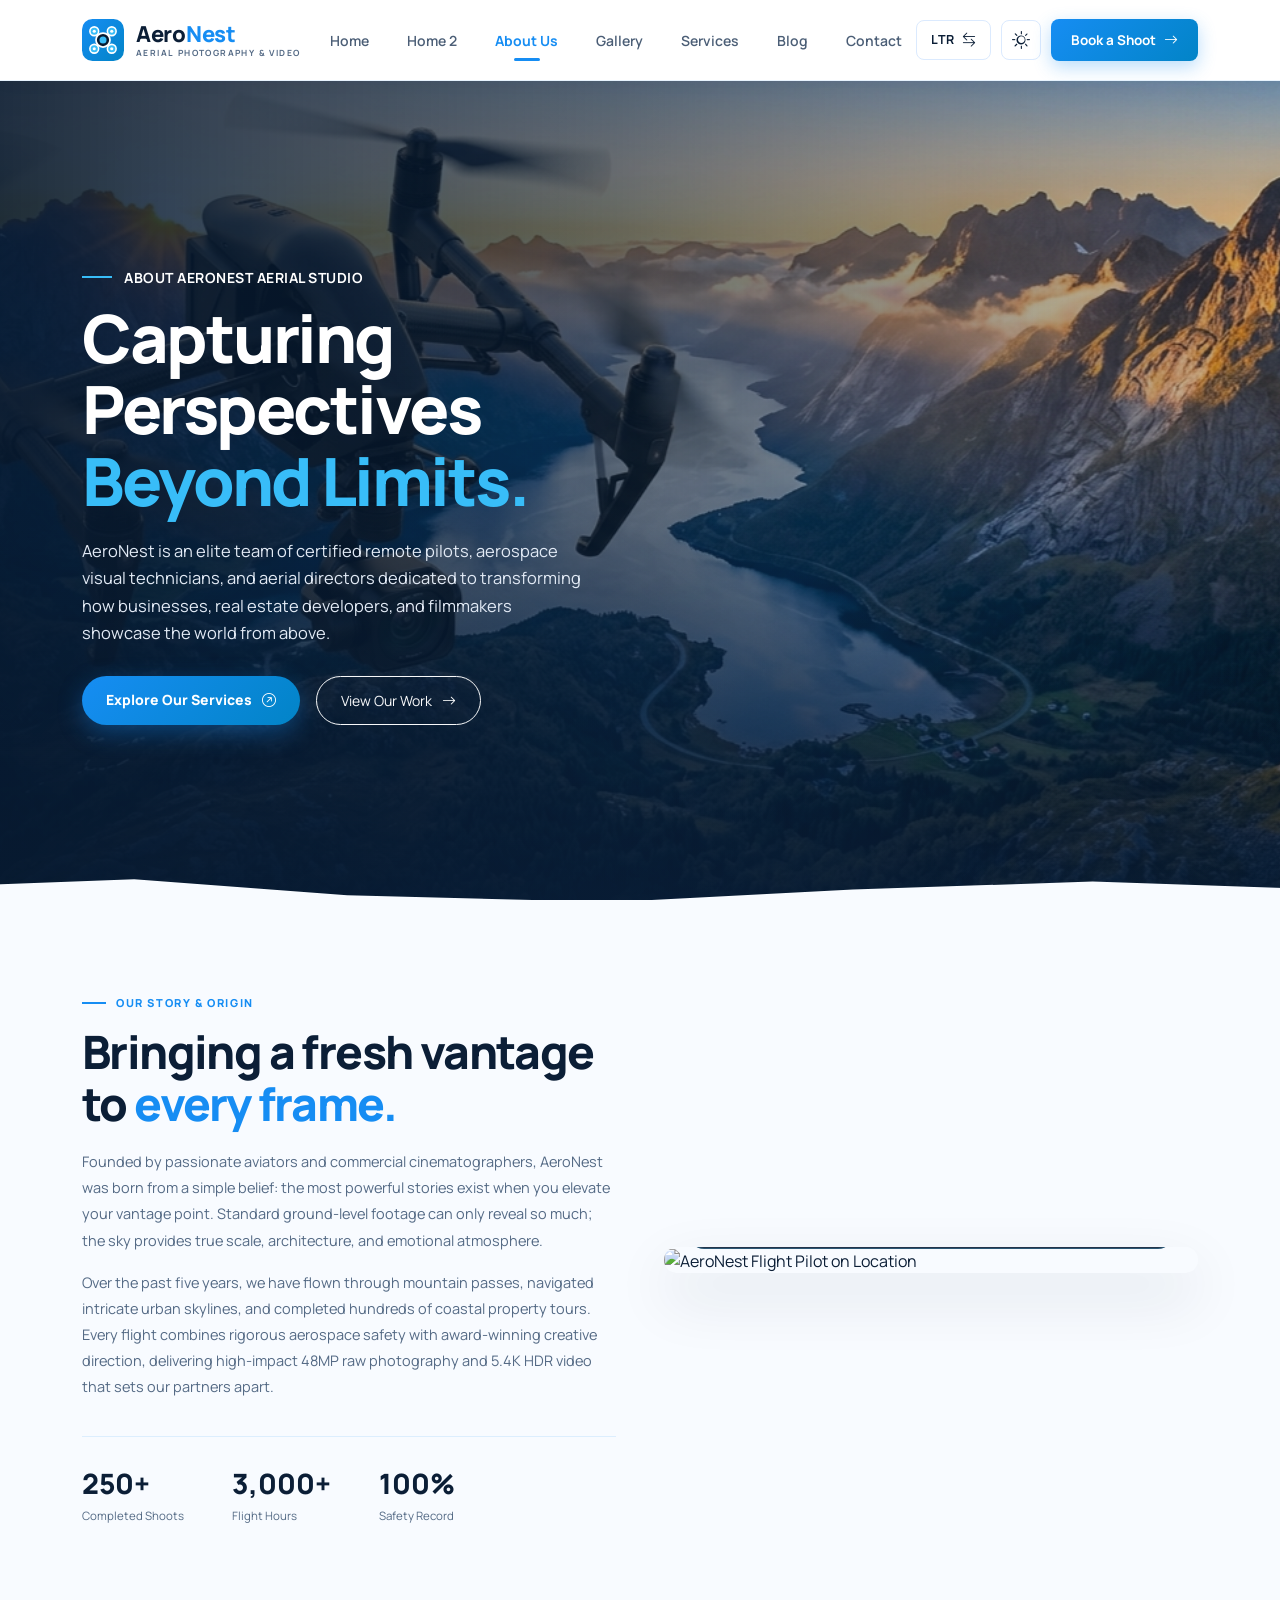
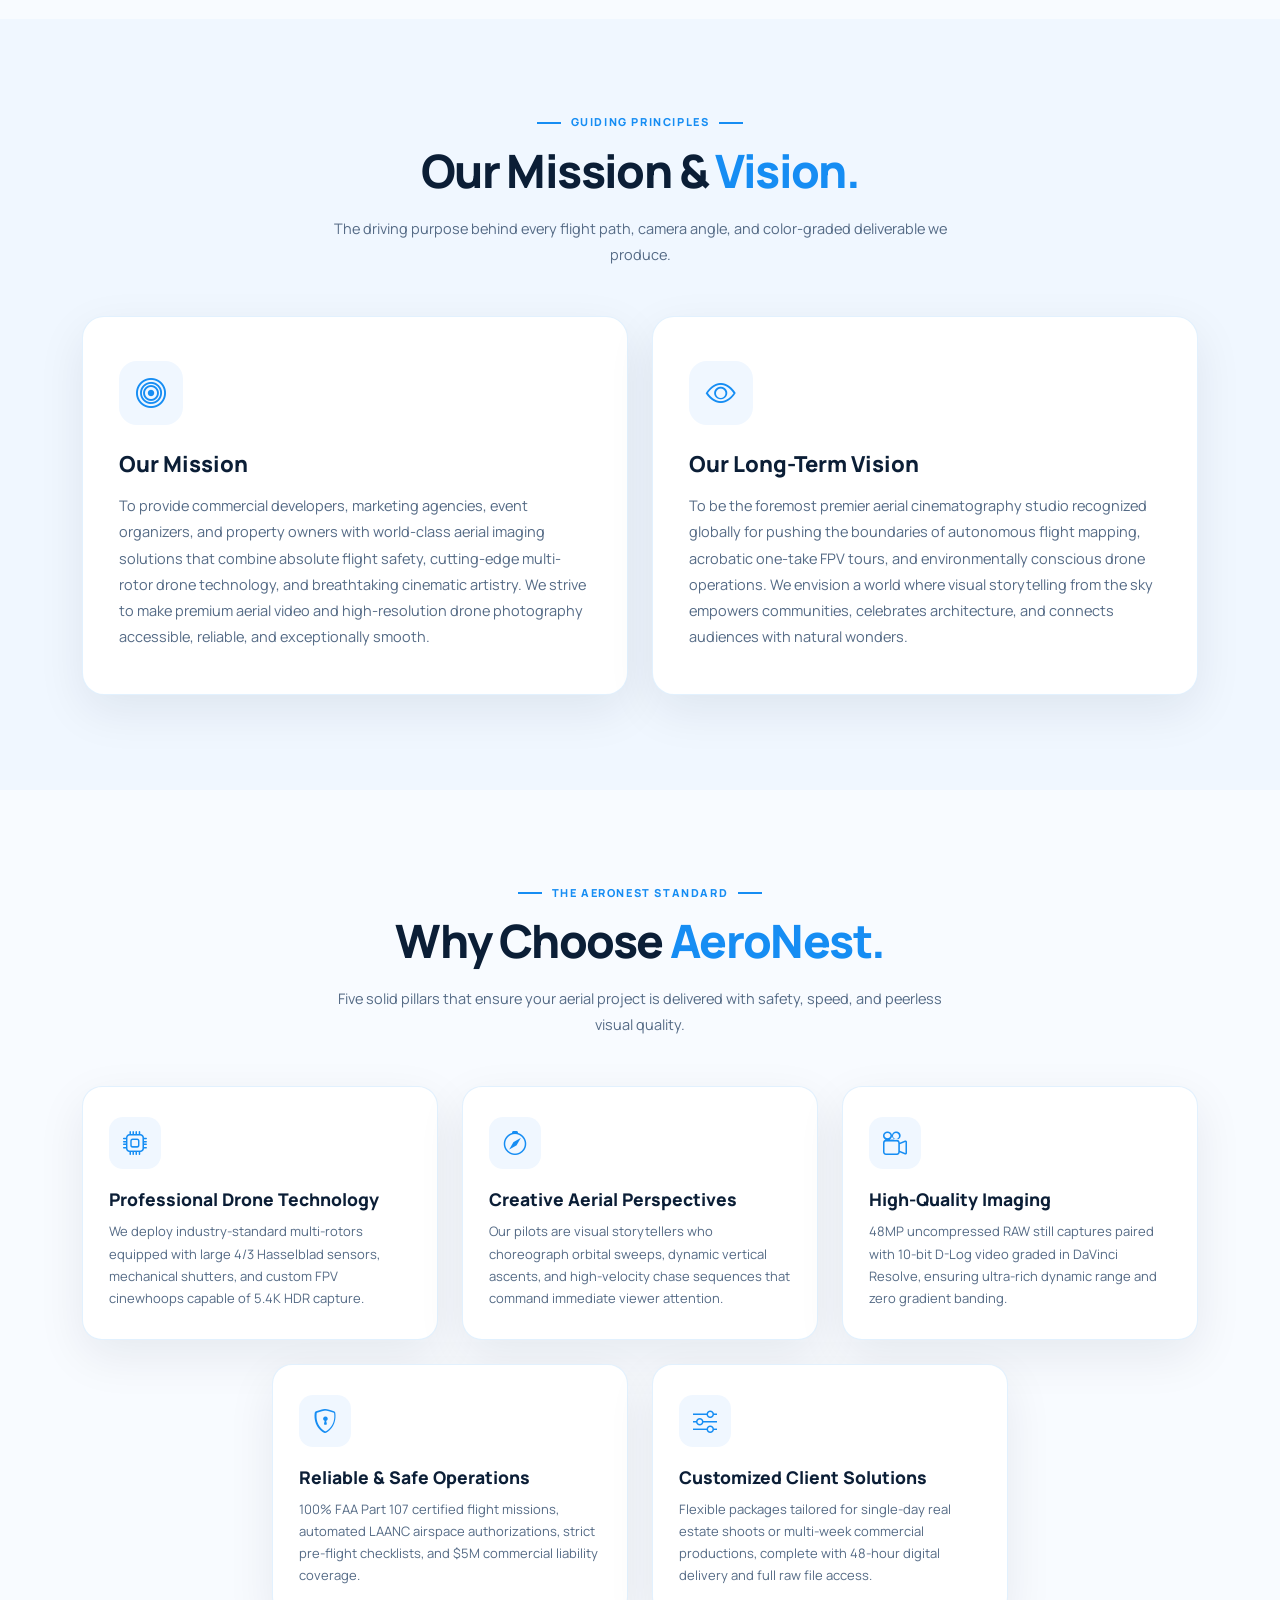
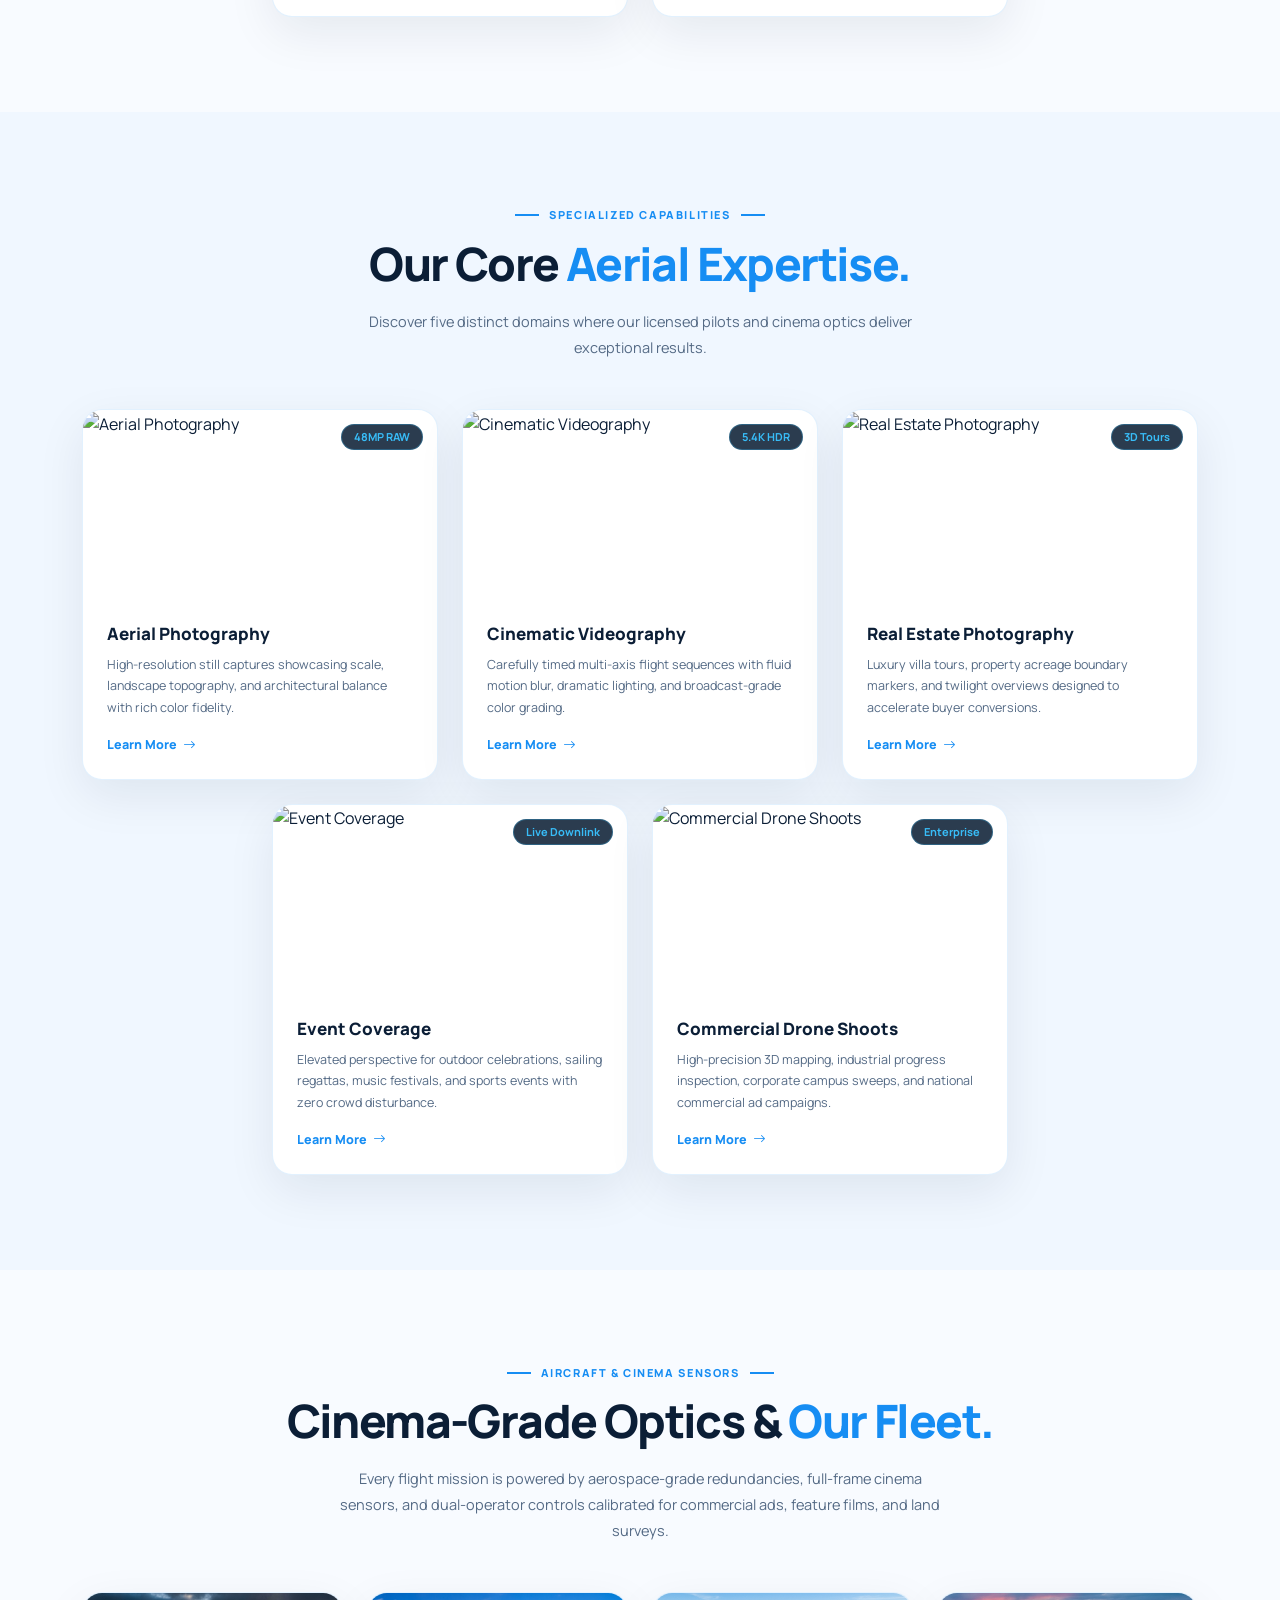
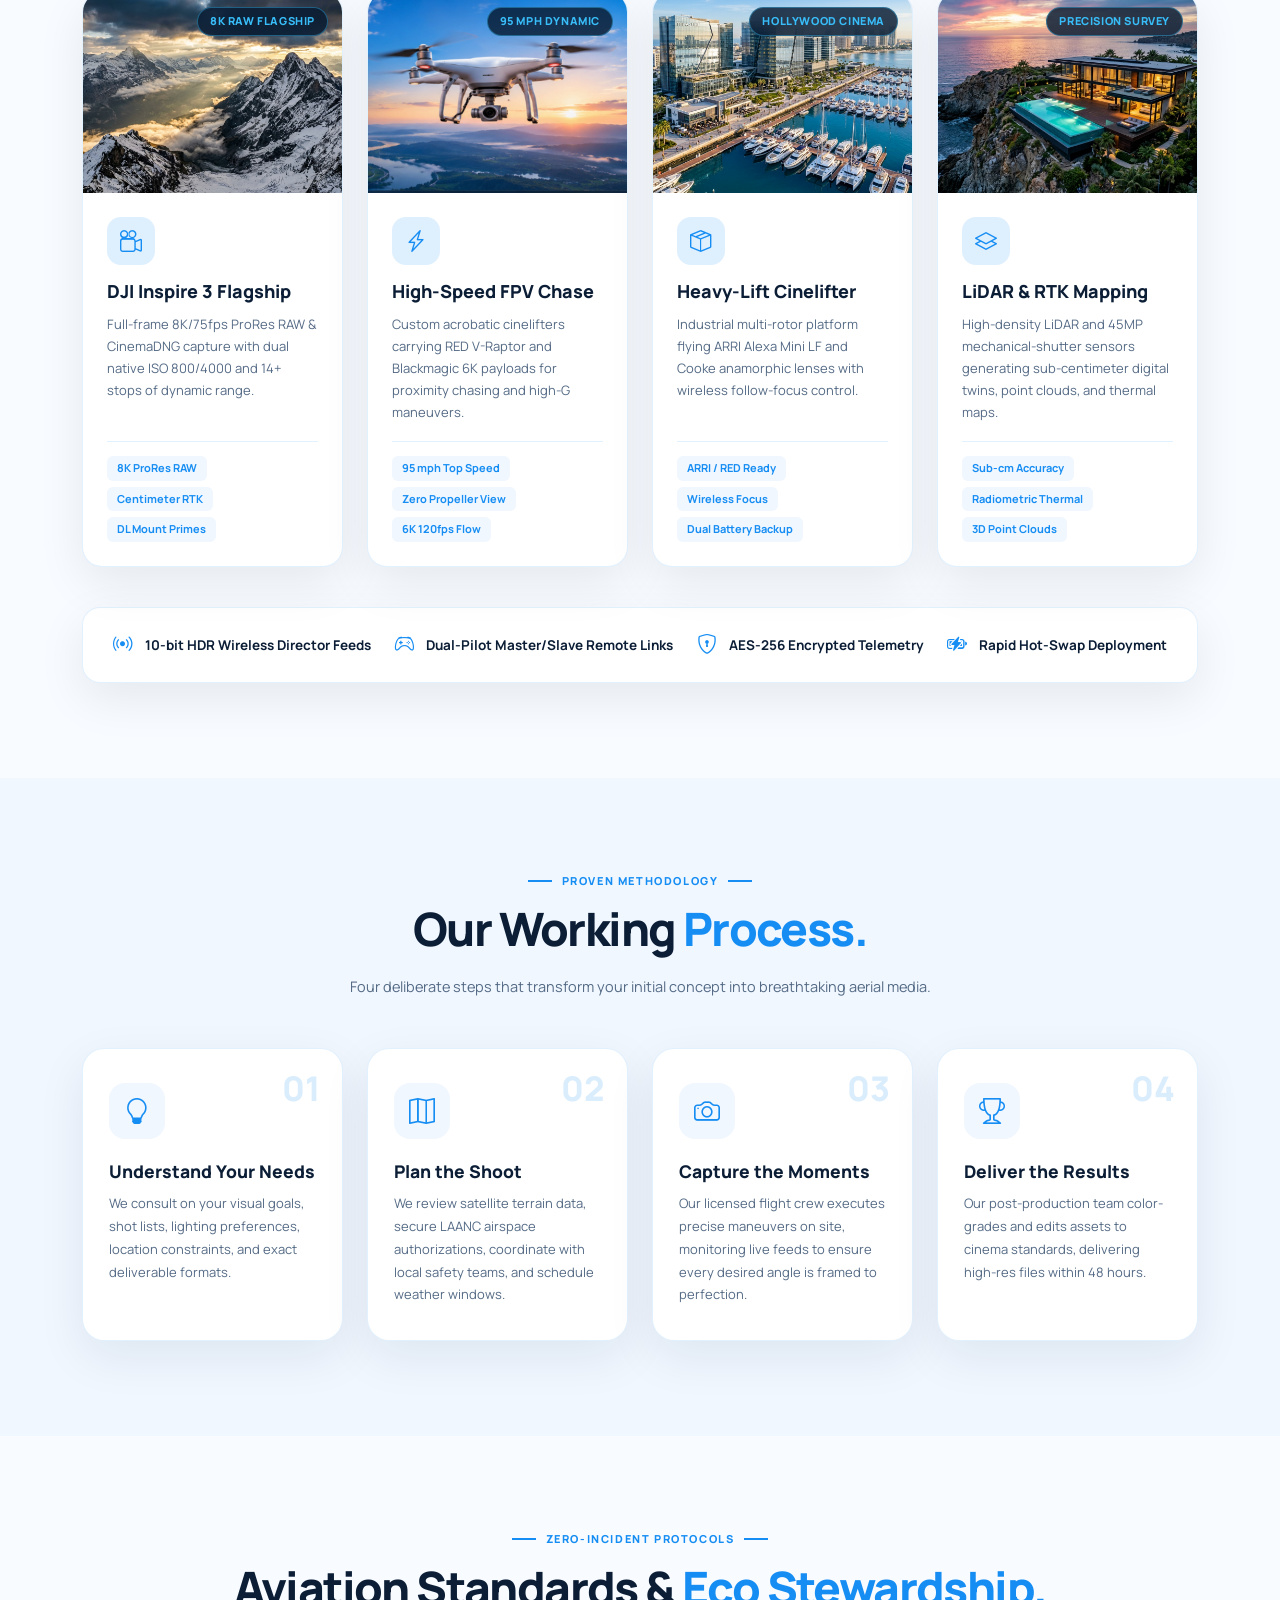
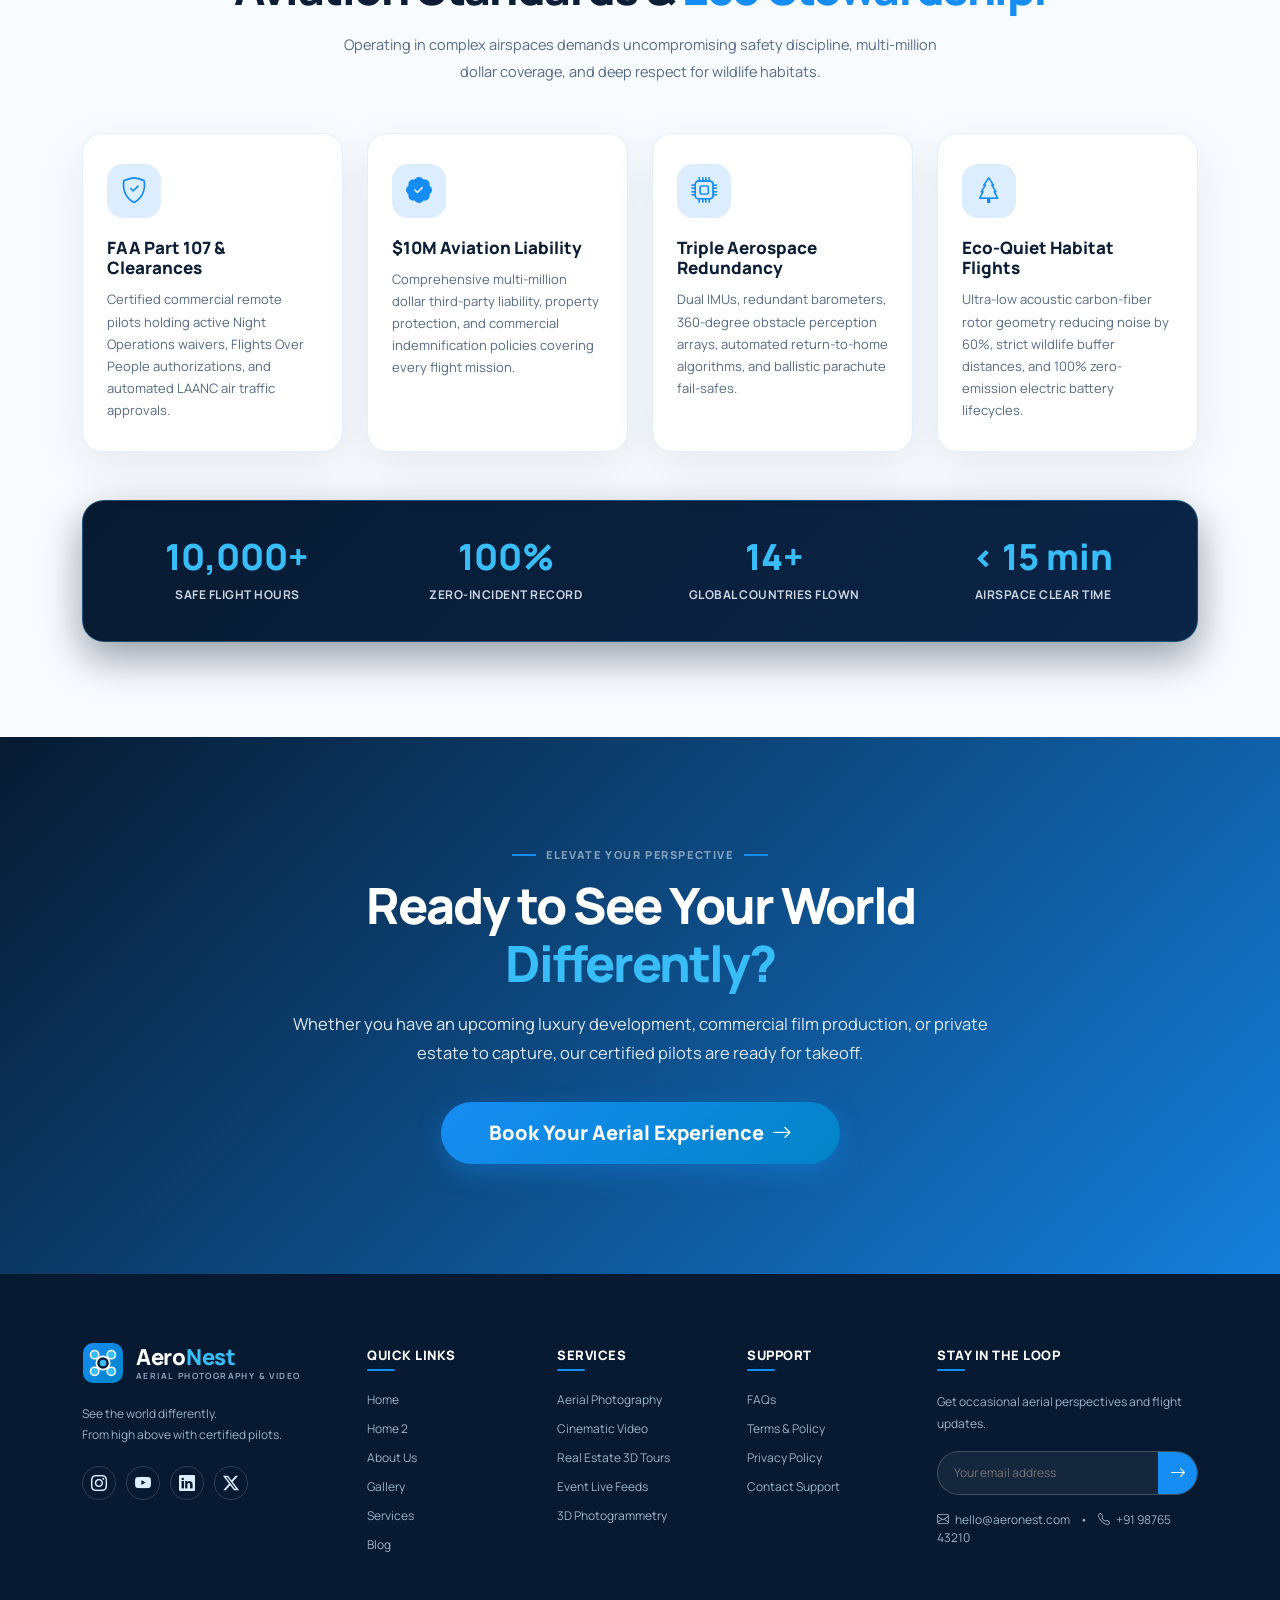
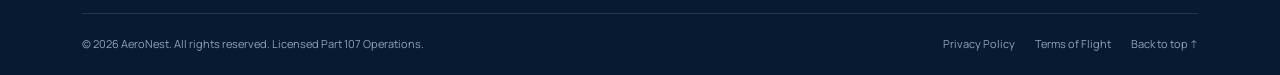
==== about.html @ 30acf064 "Move website files to root directory" ====
<!doctype html>
<html lang="en" dir="ltr">
<head>
  <meta charset="utf-8">
  <meta name="viewport" content="width=device-width, initial-scale=1">
  <meta name="description" content="About AeroNest — Professional drone photography, aerial videography, certified remote pilots and state-of-the-art camera drones.">
  <title>About Us | AeroNest Drone Photography &amp; Aerial Videography</title>
  <link rel="preconnect" href="https://fonts.googleapis.com">
  <link rel="preconnect" href="https://fonts.gstatic.com" crossorigin>
  <link href="https://fonts.googleapis.com/css2?family=Manrope:wght@400;500;600;700;800&display=swap" rel="stylesheet">
  <link href="https://cdn.jsdelivr.net/npm/bootstrap@5.3.3/dist/css/bootstrap.min.css" rel="stylesheet">
  <link href="https://cdn.jsdelivr.net/npm/bootstrap-icons@1.11.3/font/bootstrap-icons.min.css" rel="stylesheet">
  <link rel="icon" type="image/svg+xml" href="assets/favicon.svg">
  <link rel="stylesheet" href="assets/css/style.css">
  <script>
    (function(){
      try {
        var d = localStorage.getItem('aeronest-direction');
        if (d === 'rtl') document.documentElement.setAttribute('dir', 'rtl');
        var t = localStorage.getItem('aeronest-theme');
        if (t === 'dark') {
          document.documentElement.classList.add('dark-mode');
        } else {
          document.documentElement.classList.remove('dark-mode');
        }
      } catch(e){}
    })();
  </script>

  <!-- ================= ABOUT PAGE SPECIFIC STYLES ================= -->
  <style>
    /* Section 1: About Hero with Blue & Golden-Yellow Sunrise Theme */
    .about-hero-bg {
      position: absolute;
      inset: -6%;
      width: 112%;
      height: 112%;
      background: url('assets/about-hero-sunrise.jpg') center 40% / cover no-repeat;
      animation: heroCinematicZoom 24s ease-in-out infinite alternate;
      z-index: 1;
      will-change: transform;
    }

    /* Section 1: About Hero */
    .about-hero-section {
      min-height: 740px;
      height: 100vh;
      max-height: 980px;
      position: relative;
      display: flex;
      align-items: center;
      color: #ffffff;
      overflow: hidden;
      background-color: #071a31;
    }
    .about-hero-overlay {
      position: absolute;
      inset: 0;
      background: linear-gradient(90deg, rgba(7, 26, 49, 0.90) 0%, rgba(9, 31, 58, 0.62) 48%, rgba(11, 38, 70, 0.18) 100%),
                  linear-gradient(0deg, rgba(7, 26, 49, 0.85) 0%, transparent 45%);
      z-index: 2;
      pointer-events: none;
    }
    .about-hero-content {
      position: relative;
      z-index: 3;
      padding-top: 85px;
    }
    .about-hero-badge {
      display: inline-flex;
      align-items: center;
      gap: 10px;
      background: rgba(22, 141, 243, 0.16);
      border: 1px solid rgba(56, 189, 248, 0.35);
      color: var(--sky-light);
      padding: 6px 18px;
      border-radius: 30px;
      font-size: 12px;
      font-weight: 700;
      letter-spacing: 0.8px;
      text-transform: uppercase;
      margin-bottom: 22px;
      backdrop-filter: blur(10px);
    }
    .about-hero-title {
      font-size: clamp(38px, 4.8vw, 62px);
      font-weight: 800;
      letter-spacing: -2.2px;
      line-height: 1.1;
      margin-bottom: 20px;
    }
    .about-hero-title span {
      color: var(--sky-light);
    }
    .about-hero-desc {
      font-size: 17.5px;
      color: #e2eaf5;
      line-height: 1.7;
      margin-bottom: 34px;
      max-width: 680px;
    }

    /* Section 2: Story Split Layout */
    .story-visual-wrap {
      position: relative;
      border-radius: 24px;
      overflow: hidden;
      box-shadow: var(--shadow-lg);
    }
    .story-visual-wrap img {
      width: 100%;
      height: 480px;
      object-fit: cover;
      transition: transform 0.6s cubic-bezier(0.16, 1, 0.3, 1);
    }
    .story-visual-wrap:hover img {
      transform: scale(1.05);
    }
    .story-float-card {
      position: absolute;
      bottom: 24px;
      left: 24px;
      right: 24px;
      background: rgba(7, 26, 49, 0.88);
      border: 1px solid rgba(56, 189, 248, 0.25);
      border-radius: 16px;
      padding: 18px 22px;
      backdrop-filter: blur(12px);
      color: #ffffff;
      display: flex;
      align-items: center;
      gap: 16px;
    }
    .story-float-card i {
      font-size: 32px;
      color: var(--sky-light);
      flex-shrink: 0;
    }

    /* Section 3: Mission & Vision Cards */
    .mission-vision-card {
      background: var(--card);
      border: 1px solid var(--line);
      border-radius: 22px;
      padding: 44px 36px;
      height: 100%;
      box-shadow: var(--shadow);
      transition: all 0.35s cubic-bezier(0.16, 1, 0.3, 1);
      position: relative;
      overflow: hidden;
    }
    .mission-vision-card:hover {
      transform: translateY(-8px);
      box-shadow: var(--shadow-lg);
      border-color: var(--sky-blue);
    }
    .mission-icon-box {
      width: 64px;
      height: 64px;
      border-radius: 18px;
      background: var(--sky-tint);
      color: var(--sky-blue);
      display: grid;
      place-items: center;
      font-size: 30px;
      margin-bottom: 26px;
      transition: all 0.3s ease;
    }
    .mission-vision-card:hover .mission-icon-box {
      background: var(--sky-blue);
      color: #ffffff;
      transform: scale(1.08);
    }
    .mission-vision-card h3 {
      font-size: 22px;
      font-weight: 800;
      color: var(--ink);
      margin-bottom: 16px;
    }
    .mission-vision-card p {
      font-size: 14.5px;
      color: var(--muted);
      line-height: 1.8;
      margin: 0;
    }

    /* Section 4: Why Choose AeroNest (5 items) */
    .why-item-card {
      background: var(--card);
      border: 1px solid var(--line);
      border-radius: 20px;
      padding: 30px 26px;
      height: 100%;
      box-shadow: var(--shadow);
      transition: all 0.3s ease;
      display: flex;
      flex-direction: column;
    }
    .why-item-card:hover {
      transform: translateY(-6px);
      box-shadow: var(--shadow-lg);
      border-color: var(--sky-blue);
    }
    .why-item-icon {
      width: 52px;
      height: 52px;
      border-radius: 14px;
      background: var(--sky-tint);
      color: var(--sky-blue);
      display: grid;
      place-items: center;
      font-size: 24px;
      margin-bottom: 20px;
      transition: all 0.3s ease;
    }
    .why-item-card:hover .why-item-icon {
      background: var(--sky-blue);
      color: #ffffff;
    }
    .why-item-card h4 {
      font-size: 17.5px;
      font-weight: 800;
      margin-bottom: 10px;
      color: var(--ink);
    }
    .why-item-card p {
      font-size: 13px;
      color: var(--muted);
      line-height: 1.7;
      margin: 0;
    }

    /* Section 5: Our Expertise (5 cards) */
    .expertise-card-about {
      background: var(--card);
      border: 1px solid var(--line);
      border-radius: 20px;
      overflow: hidden;
      box-shadow: var(--shadow);
      transition: all 0.35s ease;
      height: 100%;
      display: flex;
      flex-direction: column;
    }
    .expertise-card-about:hover {
      transform: translateY(-8px);
      box-shadow: var(--shadow-lg);
      border-color: var(--sky-blue);
    }
    .expertise-card-thumb {
      height: 190px;
      overflow: hidden;
      position: relative;
    }
    .expertise-card-thumb img {
      width: 100%;
      height: 100%;
      object-fit: cover;
      transition: transform 0.6s ease;
    }
    .expertise-card-about:hover .expertise-card-thumb img {
      transform: scale(1.08);
    }
    .expertise-badge-pill {
      position: absolute;
      top: 14px;
      right: 14px;
      background: rgba(7, 26, 49, 0.85);
      color: var(--sky-light);
      border: 1px solid rgba(56, 189, 248, 0.3);
      border-radius: 30px;
      padding: 4px 12px;
      font-size: 11px;
      font-weight: 700;
      backdrop-filter: blur(8px);
    }
    .expertise-card-body {
      padding: 24px;
      display: flex;
      flex-direction: column;
      flex-grow: 1;
    }
    .expertise-card-body h4 {
      font-size: 17px;
      font-weight: 800;
      margin-bottom: 10px;
      color: var(--ink);
    }
    .expertise-card-body p {
      font-size: 12.5px;
      color: var(--muted);
      line-height: 1.7;
      margin-bottom: 18px;
      flex-grow: 1;
    }

    /* Section 6: Working Process (4 steps) */
    .process-step-box {
      background: var(--card);
      border: 1px solid var(--line);
      border-radius: 22px;
      padding: 34px 26px;
      height: 100%;
      position: relative;
      box-shadow: var(--shadow);
      transition: all 0.3s ease;
    }
    .process-step-box:hover {
      transform: translateY(-6px);
      border-color: var(--sky-blue);
      box-shadow: var(--shadow-lg);
    }
    .step-seq-num {
      position: absolute;
      top: 22px;
      right: 22px;
      font-size: 34px;
      font-weight: 800;
      color: rgba(22, 141, 243, 0.16);
      line-height: 1;
    }
    .step-icon-round {
      width: 56px;
      height: 56px;
      border-radius: 16px;
      background: var(--sky-tint);
      color: var(--sky-blue);
      display: grid;
      place-items: center;
      font-size: 26px;
      margin-bottom: 22px;
      transition: all 0.3s ease;
    }
    .process-step-box:hover .step-icon-round {
      background: var(--sky-blue);
      color: #ffffff;
      transform: scale(1.06);
    }
    .process-step-box h4 {
      font-size: 17.5px;
      font-weight: 800;
      color: var(--ink);
      margin-bottom: 10px;
    }
    .process-step-box p {
      font-size: 13px;
      color: var(--muted);
      line-height: 1.75;
      margin: 0;
    }

    /* Section 7: Final CTA */
    .about-final-cta-section {
      position: relative;
      padding: 110px 0;
      color: #ffffff;
      overflow: hidden;
      background: var(--navy-deep) url('https://images.unsplash.com/photo-1464822759023-fed622ff2c3b?auto=format&fit=crop&w=1920&q=88') center 40% / cover no-repeat;
    }
    .about-final-cta-overlay {
      position: absolute;
      inset: 0;
      background: linear-gradient(135deg, rgba(7, 26, 49, 0.94) 0%, rgba(22, 141, 243, 0.88) 100%);
      z-index: 1;
    }
    .about-final-cta-content {
      position: relative;
      z-index: 2;
      max-width: 740px;
      margin: 0 auto;
      text-align: center;
    }
    .about-final-cta-content h2 {
      font-size: clamp(32px, 4.2vw, 50px);
      font-weight: 800;
      letter-spacing: -2px;
      margin-bottom: 18px;
      line-height: 1.15;
    }
    .about-final-cta-content h2 span {
      color: var(--sky-light);
    }
    .about-final-cta-content p {
      font-size: 16.5px;
      color: #e2eaf5;
      line-height: 1.75;
      margin-bottom: 34px;
    }

    /* ================= NEW SECTION: CINEMA FLEET & TECHNOLOGY ================= */
    .about-fleet-card {
      background: var(--card);
      border: 1px solid var(--line);
      border-radius: 20px;
      overflow: hidden;
      box-shadow: var(--shadow);
      transition: all 0.35s cubic-bezier(0.16, 1, 0.3, 1);
      display: flex;
      flex-direction: column;
      height: 100%;
    }
    .about-fleet-card:hover {
      transform: translateY(-6px);
      border-color: var(--sky-blue);
      box-shadow: var(--shadow-lg);
    }
    .about-fleet-thumb {
      height: 200px;
      position: relative;
      overflow: hidden;
    }
    .about-fleet-thumb img {
      width: 100%;
      height: 100%;
      object-fit: cover;
      transition: transform 0.5s ease;
    }
    .about-fleet-card:hover .about-fleet-thumb img {
      transform: scale(1.08);
    }
    .about-fleet-tag {
      position: absolute;
      top: 14px;
      right: 14px;
      background: rgba(7, 26, 49, 0.82);
      border: 1px solid rgba(56, 189, 248, 0.4);
      color: #38bdf8;
      font-size: 11px;
      font-weight: 800;
      letter-spacing: 0.6px;
      padding: 5px 12px;
      border-radius: 20px;
      backdrop-filter: blur(8px);
      text-transform: uppercase;
    }
    .about-fleet-body {
      padding: 24px;
      display: flex;
      flex-direction: column;
      flex-grow: 1;
    }
    .about-fleet-icon {
      width: 48px;
      height: 48px;
      border-radius: 14px;
      background: rgba(22, 141, 243, 0.14);
      color: var(--sky-blue);
      display: grid;
      place-items: center;
      font-size: 22px;
      margin-bottom: 16px;
    }
    .about-fleet-body h4 {
      font-size: 18px;
      font-weight: 800;
      color: var(--ink);
      margin-bottom: 10px;
    }
    .about-fleet-body p {
      font-size: 13px;
      color: var(--muted);
      line-height: 1.7;
      margin-bottom: 18px;
      flex-grow: 1;
    }
    .about-fleet-specs {
      display: flex;
      flex-wrap: wrap;
      gap: 6px;
      padding-top: 14px;
      border-top: 1px solid var(--line);
    }
    .about-fleet-specs span {
      background: var(--sky-tint);
      color: var(--sky-blue);
      font-size: 11px;
      font-weight: 700;
      padding: 4px 10px;
      border-radius: 6px;
    }
    .about-tech-ribbon {
      background: var(--card);
      border: 1px solid var(--line);
      border-radius: 18px;
      padding: 22px 28px;
      margin-top: 40px;
      box-shadow: var(--shadow);
      display: flex;
      flex-wrap: wrap;
      justify-content: space-around;
      gap: 20px;
    }
    .about-tech-ribbon-item {
      display: flex;
      align-items: center;
      gap: 12px;
      font-size: 13.5px;
      font-weight: 700;
      color: var(--ink);
    }
    .about-tech-ribbon-item i {
      font-size: 20px;
      color: var(--sky-blue);
    }

    /* ================= NEW SECTION: AVIATION SAFETY & ECO ================= */
    .about-safety-card {
      background: var(--card);
      border: 1px solid var(--line);
      border-radius: 20px;
      padding: 30px 24px;
      box-shadow: var(--shadow);
      transition: all 0.35s ease;
      height: 100%;
    }
    .about-safety-card:hover {
      transform: translateY(-5px);
      border-color: var(--sky-blue);
      box-shadow: var(--shadow-lg);
    }
    .about-safety-icon {
      width: 54px;
      height: 54px;
      border-radius: 16px;
      background: rgba(22, 141, 243, 0.15);
      color: var(--sky-blue);
      display: grid;
      place-items: center;
      font-size: 26px;
      margin-bottom: 20px;
    }
    .about-safety-card h4 {
      font-size: 17px;
      font-weight: 800;
      color: var(--ink);
      margin-bottom: 10px;
    }
    .about-safety-card p {
      font-size: 13px;
      color: var(--muted);
      line-height: 1.7;
      margin: 0;
    }
    .about-trust-banner {
      background: linear-gradient(135deg, #071a31 0%, #0b2548 100%);
      border: 1px solid rgba(56, 189, 248, 0.3);
      border-radius: 22px;
      padding: 36px 32px;
      margin-top: 48px;
      color: #ffffff;
      box-shadow: 0 16px 40px rgba(0, 15, 33, 0.4);
    }
    .about-trust-stat strong {
      font-size: 36px;
      font-weight: 800;
      color: #38bdf8;
      display: block;
      line-height: 1.1;
      margin-bottom: 4px;
    }
    .about-trust-stat small {
      font-size: 12px;
      color: #cbd5e1;
      font-weight: 700;
      text-transform: uppercase;
      letter-spacing: 0.5px;
    }

    /* Dark mode overrides for new sections */
    body.dark-mode .about-fleet-card,
    body.dark-mode .about-safety-card,
    body.dark-mode .about-tech-ribbon {
      background: #0d223c;
      border-color: rgba(56, 189, 248, 0.18);
    }
    body.dark-mode .about-fleet-specs span {
      background: rgba(22, 141, 243, 0.2);
      color: #38bdf8;
    }
    body.dark-mode .about-tech-ribbon-item {
      color: #f0f7ff;
    }
    body.dark-mode .about-fleet-body h4,
    body.dark-mode .about-safety-card h4 {
      color: #f0f7ff;
    }
    body.dark-mode .about-fleet-body p,
    body.dark-mode .about-safety-card p {
      color: #cbd5e1;
    }

    /* RTL adaptations */
    html[dir="rtl"] .about-fleet-tag {
      right: auto;
      left: 14px;
    }
    html[dir="rtl"] .about-fleet-specs span {
      text-align: right;
    }
    html[dir="rtl"] .about-tech-ribbon-item {
      flex-direction: row-reverse;
    }
    html[dir="rtl"] .story-float-card {
      left: auto;
      right: 24px;
    }
    html[dir="rtl"] .step-seq-num {
      right: auto;
      left: 22px;
    }
    html[dir="rtl"] .expertise-badge-pill {
      right: auto;
      left: 14px;
    }
  </style>
</head>
<body>
  <!-- ================= STICKY NAVBAR ================= -->
  <nav class="navbar navbar-expand-xl fixed-top site-nav" id="top">
    <div class="container">
      <a class="navbar-brand brand-container" href="index.html" aria-label="AeroNest home">
        <div class="brand-logo-mark">
          <svg width="42" height="42" viewBox="0 0 48 48" fill="none" xmlns="http://www.w3.org/2000/svg">
            <rect width="48" height="48" rx="12" fill="url(#navBrandGradAboutPage)"/>
            <path d="M15 15L33 33M33 15L15 33" stroke="white" stroke-width="2.5" stroke-linecap="round"/>
            <circle cx="14" cy="14" r="5" stroke="white" stroke-width="1.8" fill="#38bdf8"/>
            <circle cx="34" cy="14" r="5" stroke="white" stroke-width="1.8" fill="#38bdf8"/>
            <circle cx="14" cy="34" r="5" stroke="white" stroke-width="1.8" fill="#38bdf8"/>
            <circle cx="34" cy="34" r="5" stroke="white" stroke-width="1.8" fill="#38bdf8"/>
            <circle cx="14" cy="14" r="1.8" fill="white"/>
            <circle cx="34" cy="14" r="1.8" fill="white"/>
            <circle cx="14" cy="34" r="1.8" fill="white"/>
            <circle cx="34" cy="34" r="1.8" fill="white"/>
            <circle cx="24" cy="24" r="8" fill="#071a31" stroke="white" stroke-width="2"/>
            <circle cx="24" cy="24" r="4" fill="#38bdf8"/>
            <defs>
              <linearGradient id="navBrandGradAboutPage" x1="0" y1="0" x2="48" y2="48" gradientUnits="userSpaceOnUse">
                <stop stop-color="#168df3"/>
                <stop offset="1" stop-color="#0284c7"/>
              </linearGradient>
            </defs>
          </svg>
        </div>
        <div class="brand-text">
          <div class="brand-title"><span class="brand-aero">Aero</span><span class="brand-nest">Nest</span></div>
          <div class="brand-subtitle">AERIAL PHOTOGRAPHY &amp; VIDEO</div>
        </div>
      </a>
            <!-- Mobile Quick Actions: RTL & Color Theme right next to hamburger -->
      <div class="nav-mobile-actions d-xl-none ms-auto me-2">
        <button class="nav-btn-mobile" id="mobileDirectionToggle" aria-label="Switch text direction" title="Switch LTR / RTL">
          <span class="direction-text">LTR</span>
          <i class="bi bi-arrow-left-right"></i>
        </button>
        <button class="nav-btn-mobile nav-btn-icon" id="mobileThemeToggle" aria-label="Toggle theme" title="Toggle theme">
          <i class="bi bi-sun mobileThemeIcon"></i>
        </button>
      </div>
      <button class="navbar-toggler nav-toggle" type="button" data-bs-toggle="collapse" data-bs-target="#mainNav" aria-label="Toggle navigation">
        <i class="bi bi-list"></i>
      </button>
      <div class="collapse navbar-collapse" id="mainNav">
        <ul class="navbar-nav mx-auto align-items-xl-center">
          <li class="nav-item"><a class="nav-link" href="index.html">Home</a></li>
          <li class="nav-item"><a class="nav-link" href="home2.html">Home 2</a></li>
          <li class="nav-item"><a class="nav-link active" href="about.html">About Us</a></li>
          <li class="nav-item"><a class="nav-link" href="gallery.html">Gallery</a></li>
          <li class="nav-item"><a class="nav-link" href="services.html">Services</a></li>
          <li class="nav-item"><a class="nav-link" href="blog.html">Blog</a></li>
          <li class="nav-item"><a class="nav-link" href="contact.html">Contact</a></li>
        </ul>
        <div class="nav-actions d-flex align-items-center">
          <button class="nav-btn-ltr d-none d-xl-inline-flex" id="directionToggle" aria-label="Switch text direction" title="Switch LTR / RTL">
            <span class="direction-text">LTR</span>
            <i class="bi bi-arrow-left-right"></i>
          </button>
          <button class="nav-btn-icon d-none d-xl-inline-flex" id="themeToggle" aria-label="Toggle theme" title="Toggle theme">
            <i class="bi bi-sun" id="themeIcon"></i>
          </button>
          <a class="nav-btn-book" href="contact.html">
            <span>Book a Shoot</span>
            <i class="bi bi-arrow-right"></i>
          </a>
        </div>
      </div>
    </div>
  </nav>

  <main>
    <!-- ================= SECTION 1: ABOUT HERO ================= -->
    <section class="hero-section" id="about-hero">
      <!-- Animated Background Zoom with about-hero-sunrise.jpg (Blue & Golden-Yellow Sun Combo) -->
      <div class="about-hero-bg"></div>
      <div class="hero-overlay"></div>
      <div class="container hero-content">
        <div class="hero-copy">
          <p class="eyebrow light-eyebrow"><span></span><span>About AeroNest Aerial Studio</span></p>
          <h1>Capturing Perspectives<br><em>Beyond Limits.</em></h1>
          <p class="hero-description">
            AeroNest is an elite team of certified remote pilots, aerospace visual technicians, and aerial directors dedicated to transforming how businesses, real estate developers, and filmmakers showcase the world from above.
          </p>
          <div class="hero-buttons">
            <a href="services.html" class="btn btn-primary btn-lg rounded-pill">Explore Our Services <i class="bi bi-arrow-up-right-circle"></i></a>
            <a href="gallery.html" class="btn btn-outline-light btn-lg rounded-pill"><span>View Our Work</span> <i class="bi bi-arrow-right"></i></a>
          </div>
        </div>
      </div>
      <div class="hero-wave"></div>
    </section>

    <!-- ================= SECTION 2: OUR STORY ================= -->
    <section class="section-pad" style="background: var(--paper);" id="our-story">
      <div class="container">
        <div class="row align-items-center g-5">
          <div class="col-lg-6">
            <div class="section-kicker"><span></span> OUR STORY &amp; ORIGIN</div>
            <h2 class="section-title">Bringing a fresh vantage to <span>every frame.</span></h2>
            <p class="section-copy mb-3">
              Founded by passionate aviators and commercial cinematographers, AeroNest was born from a simple belief: the most powerful stories exist when you elevate your vantage point. Standard ground-level footage can only reveal so much; the sky provides true scale, architecture, and emotional atmosphere.
            </p>
            <p class="section-copy mb-4">
              Over the past five years, we have flown through mountain passes, navigated intricate urban skylines, and completed hundreds of coastal property tours. Every flight combines rigorous aerospace safety with award-winning creative direction, delivering high-impact 48MP raw photography and 5.4K HDR video that sets our partners apart.
            </p>
            <div class="stats-row">
              <div><strong>250+</strong><small>Completed Shoots</small></div>
              <div><strong>3,000+</strong><small>Flight Hours</small></div>
              <div><strong>100%</strong><small>Safety Record</small></div>
            </div>
          </div>
          <div class="col-lg-6">
            <div class="story-visual-wrap">
              <img src="https://images.unsplash.com/photo-1527977966376-1c8408f9f108?auto=format&fit=crop&w=1200&q=85" alt="AeroNest Flight Pilot on Location">
              <div class="story-float-card">
                <i class="bi bi-shield-check"></i>
                <div>
                  <h6 class="mb-1 fw-bold text-white">FAA Part 107 Certified Aviators</h6>
                  <small class="text-white-50">Fully compliant with international airspace and safety standards</small>
                </div>
              </div>
            </div>
          </div>
        </div>
      </div>
    </section>

    <!-- ================= SECTION 3: MISSION & VISION ================= -->
    <section class="section-pad" style="background: var(--sky-tint);" id="mission-vision">
      <div class="container">
        <div class="section-heading text-center">
          <div class="section-kicker justify-content-center"><span></span> GUIDING PRINCIPLES <span></span></div>
          <h2 class="section-title">Our Mission &amp; <span>Vision.</span></h2>
          <p class="section-copy mx-auto">The driving purpose behind every flight path, camera angle, and color-graded deliverable we produce.</p>
        </div>
        <div class="row g-4">
          <!-- Card 1: Mission -->
          <div class="col-lg-6">
            <div class="mission-vision-card">
              <div class="mission-icon-box">
                <i class="bi bi-bullseye"></i>
              </div>
              <h3>Our Mission</h3>
              <p>
                To provide commercial developers, marketing agencies, event organizers, and property owners with world-class aerial imaging solutions that combine absolute flight safety, cutting-edge multi-rotor drone technology, and breathtaking cinematic artistry. We strive to make premium aerial video and high-resolution drone photography accessible, reliable, and exceptionally smooth.
              </p>
            </div>
          </div>
          <!-- Card 2: Vision -->
          <div class="col-lg-6">
            <div class="mission-vision-card">
              <div class="mission-icon-box">
                <i class="bi bi-eye"></i>
              </div>
              <h3>Our Long-Term Vision</h3>
              <p>
                To be the foremost premier aerial cinematography studio recognized globally for pushing the boundaries of autonomous flight mapping, acrobatic one-take FPV tours, and environmentally conscious drone operations. We envision a world where visual storytelling from the sky empowers communities, celebrates architecture, and connects audiences with natural wonders.
              </p>
            </div>
          </div>
        </div>
      </div>
    </section>

    <!-- ================= SECTION 4: WHY CHOOSE AERONEST ================= -->
    <section class="section-pad" style="background: var(--paper);" id="why-choose">
      <div class="container">
        <div class="section-heading text-center">
          <div class="section-kicker justify-content-center"><span></span> THE AERONEST STANDARD <span></span></div>
          <h2 class="section-title">Why Choose <span>AeroNest.</span></h2>
          <p class="section-copy mx-auto">Five solid pillars that ensure your aerial project is delivered with safety, speed, and peerless visual quality.</p>
        </div>
        <div class="row g-4 justify-content-center">
          <!-- Point 1: Professional drone technology -->
          <div class="col-md-6 col-lg-4">
            <div class="why-item-card">
              <div class="why-item-icon"><i class="bi bi-cpu"></i></div>
              <h4>Professional Drone Technology</h4>
              <p>We deploy industry-standard multi-rotors equipped with large 4/3 Hasselblad sensors, mechanical shutters, and custom FPV cinewhoops capable of 5.4K HDR capture.</p>
            </div>
          </div>
          <!-- Point 2: Creative aerial perspectives -->
          <div class="col-md-6 col-lg-4">
            <div class="why-item-card">
              <div class="why-item-icon"><i class="bi bi-compass"></i></div>
              <h4>Creative Aerial Perspectives</h4>
              <p>Our pilots are visual storytellers who choreograph orbital sweeps, dynamic vertical ascents, and high-velocity chase sequences that command immediate viewer attention.</p>
            </div>
          </div>
          <!-- Point 3: High-quality photography & videography -->
          <div class="col-md-6 col-lg-4">
            <div class="why-item-card">
              <div class="why-item-icon"><i class="bi bi-camera-reels"></i></div>
              <h4>High-Quality Imaging</h4>
              <p>48MP uncompressed RAW still captures paired with 10-bit D-Log video graded in DaVinci Resolve, ensuring ultra-rich dynamic range and zero gradient banding.</p>
            </div>
          </div>
          <!-- Point 4: Reliable and safe operations -->
          <div class="col-md-6 col-lg-4">
            <div class="why-item-card">
              <div class="why-item-icon"><i class="bi bi-shield-lock"></i></div>
              <h4>Reliable &amp; Safe Operations</h4>
              <p>100% FAA Part 107 certified flight missions, automated LAANC airspace authorizations, strict pre-flight checklists, and $5M commercial liability coverage.</p>
            </div>
          </div>
          <!-- Point 5: Customized client solutions -->
          <div class="col-md-6 col-lg-4">
            <div class="why-item-card">
              <div class="why-item-icon"><i class="bi bi-sliders"></i></div>
              <h4>Customized Client Solutions</h4>
              <p>Flexible packages tailored for single-day real estate shoots or multi-week commercial productions, complete with 48-hour digital delivery and full raw file access.</p>
            </div>
          </div>
        </div>
      </div>
    </section>

    <!-- ================= SECTION 5: OUR EXPERTISE ================= -->
    <section class="section-pad" style="background: var(--sky-tint);" id="expertise">
      <div class="container">
        <div class="section-heading text-center">
          <div class="section-kicker justify-content-center"><span></span> SPECIALIZED CAPABILITIES <span></span></div>
          <h2 class="section-title">Our Core <span>Aerial Expertise.</span></h2>
          <p class="section-copy mx-auto">Discover five distinct domains where our licensed pilots and cinema optics deliver exceptional results.</p>
        </div>
        <div class="row g-4 justify-content-center">
          <!-- 1. Aerial Photography -->
          <div class="col-md-6 col-lg-4">
            <div class="expertise-card-about">
              <div class="expertise-card-thumb">
                <img src="https://images.unsplash.com/photo-1506947411487-a56738267384?auto=format&fit=crop&w=700&q=80" alt="Aerial Photography">
                <span class="expertise-badge-pill">48MP RAW</span>
              </div>
              <div class="expertise-card-body">
                <h4>Aerial Photography</h4>
                <p>High-resolution still captures showcasing scale, landscape topography, and architectural balance with rich color fidelity.</p>
                <a href="services.html" class="blog-link">Learn More <i class="bi bi-arrow-right"></i></a>
              </div>
            </div>
          </div>
          <!-- 2. Cinematic Videography -->
          <div class="col-md-6 col-lg-4">
            <div class="expertise-card-about">
              <div class="expertise-card-thumb">
                <img src="https://images.unsplash.com/photo-1470770841072-f978cf4d019e?auto=format&fit=crop&w=700&q=80" alt="Cinematic Videography">
                <span class="expertise-badge-pill">5.4K HDR</span>
              </div>
              <div class="expertise-card-body">
                <h4>Cinematic Videography</h4>
                <p>Carefully timed multi-axis flight sequences with fluid motion blur, dramatic lighting, and broadcast-grade color grading.</p>
                <a href="services.html" class="blog-link">Learn More <i class="bi bi-arrow-right"></i></a>
              </div>
            </div>
          </div>
          <!-- 3. Real Estate Photography -->
          <div class="col-md-6 col-lg-4">
            <div class="expertise-card-about">
              <div class="expertise-card-thumb">
                <img src="https://images.unsplash.com/photo-1512917774080-9991f1c4c750?auto=format&fit=crop&w=700&q=80" alt="Real Estate Photography">
                <span class="expertise-badge-pill">3D Tours</span>
              </div>
              <div class="expertise-card-body">
                <h4>Real Estate Photography</h4>
                <p>Luxury villa tours, property acreage boundary markers, and twilight overviews designed to accelerate buyer conversions.</p>
                <a href="services.html" class="blog-link">Learn More <i class="bi bi-arrow-right"></i></a>
              </div>
            </div>
          </div>
          <!-- 4. Event Coverage -->
          <div class="col-md-6 col-lg-4">
            <div class="expertise-card-about">
              <div class="expertise-card-thumb">
                <img src="https://images.unsplash.com/photo-1506157786151-b8491531f063?auto=format&fit=crop&w=700&q=80" alt="Event Coverage">
                <span class="expertise-badge-pill">Live Downlink</span>
              </div>
              <div class="expertise-card-body">
                <h4>Event Coverage</h4>
                <p>Elevated perspective for outdoor celebrations, sailing regattas, music festivals, and sports events with zero crowd disturbance.</p>
                <a href="services.html" class="blog-link">Learn More <i class="bi bi-arrow-right"></i></a>
              </div>
            </div>
          </div>
          <!-- 5. Commercial Drone Shoots -->
          <div class="col-md-6 col-lg-4">
            <div class="expertise-card-about">
              <div class="expertise-card-thumb">
                <img src="https://images.unsplash.com/photo-1486406146926-c627a92ad1ab?auto=format&fit=crop&w=700&q=80" alt="Commercial Drone Shoots">
                <span class="expertise-badge-pill">Enterprise</span>
              </div>
              <div class="expertise-card-body">
                <h4>Commercial Drone Shoots</h4>
                <p>High-precision 3D mapping, industrial progress inspection, corporate campus sweeps, and national commercial ad campaigns.</p>
                <a href="services.html" class="blog-link">Learn More <i class="bi bi-arrow-right"></i></a>
              </div>
            </div>
          </div>
        </div>
      </div>
    </section>

    <!-- ================= SECTION 6: OUR CINEMA FLEET & TECHNOLOGY ================= -->
    <section class="section-pad" style="background: var(--paper);" id="fleet">
      <div class="container">
        <div class="section-heading text-center">
          <div class="section-kicker justify-content-center"><span></span> AIRCRAFT &amp; CINEMA SENSORS <span></span></div>
          <h2 class="section-title">Cinema-Grade Optics &amp; <span>Our Fleet.</span></h2>
          <p class="section-copy mx-auto">Every flight mission is powered by aerospace-grade redundancies, full-frame cinema sensors, and dual-operator controls calibrated for commercial ads, feature films, and land surveys.</p>
        </div>
        <div class="row g-4">
          <!-- Aircraft 1 -->
          <div class="col-md-6 col-lg-3">
            <div class="about-fleet-card">
              <div class="about-fleet-thumb">
                <img src="assets/gallery-cinematic-1.jpg" alt="DJI Inspire 3 Cinema System">
                <span class="about-fleet-tag">8K RAW Flagship</span>
              </div>
              <div class="about-fleet-body">
                <div class="about-fleet-icon"><i class="bi bi-camera-reels"></i></div>
                <h4>DJI Inspire 3 Flagship</h4>
                <p>Full-frame 8K/75fps ProRes RAW &amp; CinemaDNG capture with dual native ISO 800/4000 and 14+ stops of dynamic range.</p>
                <div class="about-fleet-specs">
                  <span>8K ProRes RAW</span>
                  <span>Centimeter RTK</span>
                  <span>DL Mount Primes</span>
                </div>
              </div>
            </div>
          </div>
          <!-- Aircraft 2 -->
          <div class="col-md-6 col-lg-3">
            <div class="about-fleet-card">
              <div class="about-fleet-thumb">
                <img src="assets/hero-aerial.jpg" alt="High-Speed FPV Cinelifter">
                <span class="about-fleet-tag">95 MPH Dynamic</span>
              </div>
              <div class="about-fleet-body">
                <div class="about-fleet-icon"><i class="bi bi-lightning-charge"></i></div>
                <h4>High-Speed FPV Chase</h4>
                <p>Custom acrobatic cinelifters carrying RED V-Raptor and Blackmagic 6K payloads for proximity chasing and high-G maneuvers.</p>
                <div class="about-fleet-specs">
                  <span>95 mph Top Speed</span>
                  <span>Zero Propeller View</span>
                  <span>6K 120fps Flow</span>
                </div>
              </div>
            </div>
          </div>
          <!-- Aircraft 3 -->
          <div class="col-md-6 col-lg-3">
            <div class="about-fleet-card">
              <div class="about-fleet-thumb">
                <img src="assets/gallery-commercial-1.jpg" alt="Heavy-Lift Commercial Gimbal">
                <span class="about-fleet-tag">Hollywood Cinema</span>
              </div>
              <div class="about-fleet-body">
                <div class="about-fleet-icon"><i class="bi bi-box-seam"></i></div>
                <h4>Heavy-Lift Cinelifter</h4>
                <p>Industrial multi-rotor platform flying ARRI Alexa Mini LF and Cooke anamorphic lenses with wireless follow-focus control.</p>
                <div class="about-fleet-specs">
                  <span>ARRI / RED Ready</span>
                  <span>Wireless Focus</span>
                  <span>Dual Battery Backup</span>
                </div>
              </div>
            </div>
          </div>
          <!-- Aircraft 4 -->
          <div class="col-md-6 col-lg-3">
            <div class="about-fleet-card">
              <div class="about-fleet-thumb">
                <img src="assets/gallery-realestate-1.jpg" alt="LiDAR & Photogrammetry Survey Drone">
                <span class="about-fleet-tag">Precision Survey</span>
              </div>
              <div class="about-fleet-body">
                <div class="about-fleet-icon"><i class="bi bi-layers"></i></div>
                <h4>LiDAR &amp; RTK Mapping</h4>
                <p>High-density LiDAR and 45MP mechanical-shutter sensors generating sub-centimeter digital twins, point clouds, and thermal maps.</p>
                <div class="about-fleet-specs">
                  <span>Sub-cm Accuracy</span>
                  <span>Radiometric Thermal</span>
                  <span>3D Point Clouds</span>
                </div>
              </div>
            </div>
          </div>
        </div>
        <!-- Tech Specifications Ribbon -->
        <div class="about-tech-ribbon">
          <div class="about-tech-ribbon-item"><i class="bi bi-broadcast"></i> 10-bit HDR Wireless Director Feeds</div>
          <div class="about-tech-ribbon-item"><i class="bi bi-controller"></i> Dual-Pilot Master/Slave Remote Links</div>
          <div class="about-tech-ribbon-item"><i class="bi bi-shield-lock"></i> AES-256 Encrypted Telemetry</div>
          <div class="about-tech-ribbon-item"><i class="bi bi-battery-charging"></i> Rapid Hot-Swap Deployment</div>
        </div>
      </div>
    </section>

    <!-- ================= SECTION 7: OUR WORKING PROCESS ================= -->
    <section class="section-pad" style="background: var(--sky-tint);" id="process">
      <div class="container">
        <div class="section-heading text-center">
          <div class="section-kicker justify-content-center"><span></span> PROVEN METHODOLOGY <span></span></div>
          <h2 class="section-title">Our Working <span>Process.</span></h2>
          <p class="section-copy mx-auto">Four deliberate steps that transform your initial concept into breathtaking aerial media.</p>
        </div>
        <div class="row g-4">
          <!-- Step 1 -->
          <div class="col-md-6 col-lg-3">
            <div class="process-step-box">
              <span class="step-seq-num">01</span>
              <div class="step-icon-round"><i class="bi bi-lightbulb"></i></div>
              <h4>Understand Your Needs</h4>
              <p>We consult on your visual goals, shot lists, lighting preferences, location constraints, and exact deliverable formats.</p>
            </div>
          </div>
          <!-- Step 2 -->
          <div class="col-md-6 col-lg-3">
            <div class="process-step-box">
              <span class="step-seq-num">02</span>
              <div class="step-icon-round"><i class="bi bi-map"></i></div>
              <h4>Plan the Shoot</h4>
              <p>We review satellite terrain data, secure LAANC airspace authorizations, coordinate with local safety teams, and schedule weather windows.</p>
            </div>
          </div>
          <!-- Step 3 -->
          <div class="col-md-6 col-lg-3">
            <div class="process-step-box">
              <span class="step-seq-num">03</span>
              <div class="step-icon-round"><i class="bi bi-camera"></i></div>
              <h4>Capture the Moments</h4>
              <p>Our licensed flight crew executes precise maneuvers on site, monitoring live feeds to ensure every desired angle is framed to perfection.</p>
            </div>
          </div>
          <!-- Step 4 -->
          <div class="col-md-6 col-lg-3">
            <div class="process-step-box">
              <span class="step-seq-num">04</span>
              <div class="step-icon-round"><i class="bi bi-trophy"></i></div>
              <h4>Deliver the Results</h4>
              <p>Our post-production team color-grades and edits assets to cinema standards, delivering high-res files within 48 hours.</p>
            </div>
          </div>
        </div>
      </div>
    </section>

    <!-- ================= SECTION 8: AVIATION SAFETY & ECO STEWARDSHIP ================= -->
    <section class="section-pad" style="background: var(--paper);" id="safety-compliance">
      <div class="container">
        <div class="section-heading text-center">
          <div class="section-kicker justify-content-center"><span></span> ZERO-INCIDENT PROTOCOLS <span></span></div>
          <h2 class="section-title">Aviation Standards &amp; <span>Eco Stewardship.</span></h2>
          <p class="section-copy mx-auto">Operating in complex airspaces demands uncompromising safety discipline, multi-million dollar coverage, and deep respect for wildlife habitats.</p>
        </div>
        <div class="row g-4">
          <!-- Pillar 1 -->
          <div class="col-md-6 col-lg-3">
            <div class="about-safety-card">
              <div class="about-safety-icon"><i class="bi bi-shield-check"></i></div>
              <h4>FAA Part 107 &amp; Clearances</h4>
              <p>Certified commercial remote pilots holding active Night Operations waivers, Flights Over People authorizations, and automated LAANC air traffic approvals.</p>
            </div>
          </div>
          <!-- Pillar 2 -->
          <div class="col-md-6 col-lg-3">
            <div class="about-safety-card">
              <div class="about-safety-icon"><i class="bi bi-patch-check-fill"></i></div>
              <h4>$10M Aviation Liability</h4>
              <p>Comprehensive multi-million dollar third-party liability, property protection, and commercial indemnification policies covering every flight mission.</p>
            </div>
          </div>
          <!-- Pillar 3 -->
          <div class="col-md-6 col-lg-3">
            <div class="about-safety-card">
              <div class="about-safety-icon"><i class="bi bi-cpu"></i></div>
              <h4>Triple Aerospace Redundancy</h4>
              <p>Dual IMUs, redundant barometers, 360-degree obstacle perception arrays, automated return-to-home algorithms, and ballistic parachute fail-safes.</p>
            </div>
          </div>
          <!-- Pillar 4 -->
          <div class="col-md-6 col-lg-3">
            <div class="about-safety-card">
              <div class="about-safety-icon"><i class="bi bi-tree"></i></div>
              <h4>Eco-Quiet Habitat Flights</h4>
              <p>Ultra-low acoustic carbon-fiber rotor geometry reducing noise by 60%, strict wildlife buffer distances, and 100% zero-emission electric battery lifecycles.</p>
            </div>
          </div>
        </div>

        <!-- Trust Statistics Banner -->
        <div class="about-trust-banner">
          <div class="row g-4 text-center">
            <div class="col-6 col-lg-3">
              <div class="about-trust-stat">
                <strong>10,000+</strong>
                <small>Safe Flight Hours</small>
              </div>
            </div>
            <div class="col-6 col-lg-3">
              <div class="about-trust-stat">
                <strong>100%</strong>
                <small>Zero-Incident Record</small>
              </div>
            </div>
            <div class="col-6 col-lg-3">
              <div class="about-trust-stat">
                <strong>14+</strong>
                <small>Global Countries Flown</small>
              </div>
            </div>
            <div class="col-6 col-lg-3">
              <div class="about-trust-stat">
                <strong>&lt; 15 min</strong>
                <small>Airspace Clear Time</small>
              </div>
            </div>
          </div>
        </div>
      </div>
    </section>

    <!-- ================= SECTION 9: FINAL CTA ================= -->
    <section class="about-final-cta-section" id="book-experience">
      <div class="about-final-cta-overlay"></div>
      <div class="container about-final-cta-content">
        <div class="section-kicker justify-content-center text-white-50">
          <span></span> ELEVATE YOUR PERSPECTIVE <span></span>
        </div>
        <h2>Ready to See Your World<br><span>Differently?</span></h2>
        <p>
          Whether you have an upcoming luxury development, commercial film production, or private estate to capture, our certified pilots are ready for takeoff.
        </p>
        <div class="d-flex justify-content-center flex-wrap gap-3">
          <a href="contact.html" class="btn btn-primary rounded-pill btn-lg px-5 py-3">
            Book Your Aerial Experience <i class="bi bi-arrow-right ms-1"></i>
          </a>
        </div>
      </div>
    </section>
  </main>

  <!-- ================= FOOTER ================= -->
  <footer class="site-footer">
    <div class="container">
            <div class="row g-4 footer-main">
        <div class="col-lg-3 col-md-6">
          <a class="brand-container footer-brand" href="index.html" aria-label="AeroNest home">
            <div class="brand-logo-mark">
              <svg width="40" height="40" viewBox="0 0 48 48" fill="none" xmlns="http://www.w3.org/2000/svg">
                <rect width="48" height="48" rx="12" fill="url(#footerBrandGrad)"/>
                <path d="M15 15L33 33M33 15L15 33" stroke="white" stroke-width="2.5" stroke-linecap="round"/>
                <circle cx="14" cy="14" r="5" stroke="white" stroke-width="1.8" fill="#38bdf8"/>
                <circle cx="34" cy="14" r="5" stroke="white" stroke-width="1.8" fill="#38bdf8"/>
                <circle cx="14" cy="34" r="5" stroke="white" stroke-width="1.8" fill="#38bdf8"/>
                <circle cx="34" cy="34" r="5" stroke="white" stroke-width="1.8" fill="#38bdf8"/>
                <circle cx="24" cy="24" r="8" fill="#071a31" stroke="white" stroke-width="2"/>
                <circle cx="24" cy="24" r="4" fill="#38bdf8"/>
                <defs>
                  <linearGradient id="footerBrandGrad" x1="0" y1="0" x2="48" y2="48" gradientUnits="userSpaceOnUse">
                    <stop stop-color="#168df3"/>
                    <stop offset="1" stop-color="#0284c7"/>
                  </linearGradient>
                </defs>
              </svg>
            </div>
            <div class="brand-text">
              <div class="brand-title"><span class="brand-aero">Aero</span><span class="brand-nest">Nest</span></div>
              <div class="brand-subtitle">AERIAL PHOTOGRAPHY &amp; VIDEO</div>
            </div>
          </a>
          <p class="footer-tagline">See the world differently.<br>From high above with certified pilots.</p>
          <div class="social-links">
            <a href="#" aria-label="Instagram"><i class="bi bi-instagram"></i></a>
            <a href="#" aria-label="YouTube"><i class="bi bi-youtube"></i></a>
            <a href="#" aria-label="LinkedIn"><i class="bi bi-linkedin"></i></a>
            <a href="#" aria-label="Twitter"><i class="bi bi-twitter-x"></i></a>
          </div>
        </div>
        <div class="col-6 col-lg-2 col-md-3">
          <h4>Quick Links</h4>
          <a href="index.html">Home</a>
          <a href="home2.html">Home 2</a>
          <a href="about.html">About Us</a>
          <a href="gallery.html">Gallery</a>
          <a href="services.html">Services</a>
          <a href="blog.html">Blog</a>
        </div>
        <div class="col-6 col-lg-2 col-md-3">
          <h4>Services</h4>
          <a href="services.html">Aerial Photography</a>
          <a href="services.html">Cinematic Video</a>
          <a href="services.html">Real Estate 3D Tours</a>
          <a href="services.html">Event Live Feeds</a>
          <a href="services.html">3D Photogrammetry</a>
        </div>
        <div class="col-6 col-lg-2 col-md-3">
          <h4>Support</h4>
          <a href="contact.html#frequently-asked-questions">FAQs</a>
          <a href="#" data-bs-toggle="modal" data-bs-target="#termsModal">Terms &amp; Policy</a>
          <a href="#" data-bs-toggle="modal" data-bs-target="#privacyModal">Privacy Policy</a>
          <a href="contact.html">Contact Support</a>
        </div>
        <div class="col-12 col-lg-3 col-md-6">
          <h4>Stay in the loop</h4>
          <p>Get occasional aerial perspectives and flight updates.</p>
          <form class="newsletter-form" id="newsletterForm">
            <input type="email" required placeholder="Your email address" aria-label="Your email address">
            <button type="submit" aria-label="Subscribe"><i class="bi bi-arrow-right"></i></button>
          </form>
          <small id="newsletterMessage"></small>
          <div class="mt-3" style="font-size: 12px; color: #9cb2cb;">
            <span><i class="bi bi-envelope me-1"></i> hello@aeronest.com</span>
            <span class="mx-2">&bull;</span>
            <span><i class="bi bi-telephone me-1"></i> +91 98765 43210</span>
          </div>
        </div>
      </div>
      <div class="footer-bottom">
        <span>&copy; <span id="year"></span> AeroNest. All rights reserved. Licensed Part 107 Operations.</span>
        <div>
          <a href="#" data-bs-toggle="modal" data-bs-target="#privacyModal">Privacy Policy</a>
          <a href="#" data-bs-toggle="modal" data-bs-target="#termsModal">Terms of Flight</a>
          <a href="#top">Back to top &uarr;</a>
        </div>
      </div>
    </div>
  </footer>

  <script src="https://cdn.jsdelivr.net/npm/bootstrap@5.3.3/dist/js/bootstrap.bundle.min.js"></script>
  <script src="assets/js/main.js"></script>

  <!-- Terms & Policy Modal -->
  <div class="modal fade" id="termsModal" tabindex="-1" aria-labelledby="termsModalLabel" aria-hidden="true">
    <div class="modal-dialog modal-dialog-centered modal-lg">
      <div class="modal-content" style="border-radius: 18px; border: 1px solid rgba(22, 141, 243, 0.2); overflow: hidden;">
        <div class="modal-header" style="background: linear-gradient(135deg, #071a31 0%, #0c2d53 100%); color: white; border-bottom: none; padding: 20px 24px;">
          <div>
            <span class="badge" style="background: rgba(22, 141, 243, 0.3); color: #38bdf8; font-size: 11px; font-weight: 700; letter-spacing: 0.5px; padding: 5px 12px; border-radius: 30px; margin-bottom: 6px; display: inline-block;">AERONEST POLICIES</span>
            <h5 class="modal-title fw-bold m-0" id="termsModalLabel">Terms &amp; Flight Policy</h5>
          </div>
          <button type="button" class="btn-close btn-close-white" data-bs-dismiss="modal" aria-label="Close"></button>
        </div>
        <div class="modal-body p-4" style="color: #475569; font-size: 14px; line-height: 1.7; max-height: 60vh; overflow-y: auto;">
          <h6 class="fw-bold text-dark">1. Part 107 Commercial Flight Compliance</h6>
          <p>All AeroNest operations comply strictly with FAA Part 107 (and DGCA / national civil aviation authorities). Our pilots hold commercial drone licenses and full airspace risk authorizations.</p>
          <h6 class="fw-bold text-dark mt-3">2. Weather &amp; Safety Ground Rules</h6>
          <p>Safety is non-negotiable. Flights will be rescheduled at zero cost to the client in the event of rain, sustained winds exceeding 20 knots, restricted temporary flight limits (TFRs), or severe geomagnetic interference.</p>
          <h6 class="fw-bold text-dark mt-3">3. Commercial Licensing &amp; Usage Rights</h6>
          <p>Clients receive full commercial usage rights for delivered media as specified in the service package. Unedited RAW files and proprietary flight telemetry logs remain the property of AeroNest unless licensed separately.</p>
          <h6 class="fw-bold text-dark mt-3">4. Turnaround &amp; Revisions</h6>
          <p>Standard delivery timelines are 24-48 hours for photography and 3-5 business days for edited cinema reels. Two rounds of color grade/edit adjustments are included in all packages.</p>
        </div>
        <div class="modal-footer" style="border-top: 1px solid #e2e8f0; padding: 16px 24px;">
          <button type="button" class="btn btn-outline-secondary" data-bs-dismiss="modal" style="border-radius: 10px; font-size: 13px; font-weight: 600;">Close</button>
          <a href="contact.html" class="btn btn-brand btn-modal-action">Contact Support &rarr;</a>
        </div>
      </div>
    </div>
  </div>

  <!-- Privacy Policy Modal -->
  <div class="modal fade" id="privacyModal" tabindex="-1" aria-labelledby="privacyModalLabel" aria-hidden="true">
    <div class="modal-dialog modal-dialog-centered modal-lg">
      <div class="modal-content" style="border-radius: 18px; border: 1px solid rgba(22, 141, 243, 0.2); overflow: hidden;">
        <div class="modal-header" style="background: linear-gradient(135deg, #071a31 0%, #0c2d53 100%); color: white; border-bottom: none; padding: 20px 24px;">
          <div>
            <span class="badge" style="background: rgba(22, 141, 243, 0.3); color: #38bdf8; font-size: 11px; font-weight: 700; letter-spacing: 0.5px; padding: 5px 12px; border-radius: 30px; margin-bottom: 6px; display: inline-block;">PRIVACY &amp; DATA SECURITY</span>
            <h5 class="modal-title fw-bold m-0" id="privacyModalLabel">Privacy Policy</h5>
          </div>
          <button type="button" class="btn-close btn-close-white" data-bs-dismiss="modal" aria-label="Close"></button>
        </div>
        <div class="modal-body p-4" style="color: #475569; font-size: 14px; line-height: 1.7; max-height: 60vh; overflow-y: auto;">
          <h6 class="fw-bold text-dark">1. Information We Collect</h6>
          <p>We collect project details, contact information, GPS flight coordinates, and shoot requirements submitted via our inquiry forms to coordinate flight plans and deliver high-resolution assets.</p>
          <h6 class="fw-bold text-dark mt-3">2. Airspace &amp; Property Privacy Safeguards</h6>
          <p>AeroNest respects private property and personal privacy. During aerial capture, sensors are angled to focus strictly on the commissioned subject, avoiding adjacent residential interiors and restricted neighbor premises.</p>
          <h6 class="fw-bold text-dark mt-3">3. Cloud Storage &amp; Asset Delivery</h6>
          <p>Deliverables are securely hosted on encrypted cloud vaults for 90 days following project completion. We do not sell or share your contact data with third-party advertisers.</p>
          <h6 class="fw-bold text-dark mt-3">4. Cookies &amp; Newsletter</h6>
          <p>We use lightweight local storage to remember your theme and language preferences. You may unsubscribe from our monthly flight digest at any time with one click.</p>
        </div>
        <div class="modal-footer" style="border-top: 1px solid #e2e8f0; padding: 16px 24px;">
          <button type="button" class="btn btn-outline-secondary" data-bs-dismiss="modal" style="border-radius: 10px; font-size: 13px; font-weight: 600;">Close</button>
          <a href="contact.html" class="btn btn-brand btn-modal-action">Contact Support &rarr;</a>
        </div>
      </div>
    </div>
  </div>
</body>
</html>
---- assets/css/style.css ----
@import url('https://fonts.googleapis.com/css2?family=Manrope:wght@400;500;600;700;800&display=swap');

/* ========================================================
   THEME B – SKY & HORIZON COLOR SYSTEM
   Airy, clean, minimalist aerial aesthetic with Sky Blue & Navy
   ======================================================== */
:root {
  --sky-blue: #168df3;
  --sky-blue-hover: #0f76d1;
  --primary-grad: linear-gradient(135deg, #168df3 0%, #0284c7 100%);
  --sky-light: #38bdf8;
  --sky-tint: #f0f7ff;
  --sky-soft: #e0f0fe;
  --navy-deep: #071a31;
  --navy-slate: #0b1e36;
  --navy-card: #0f2b48;
  --ink: #0b1e36;
  --muted: #546a85;
  --paper: #f8fbff;
  --card: #ffffff;
  --line: rgba(22, 141, 243, 0.12);
  --shadow: 0 16px 48px rgba(11, 30, 54, 0.08);
  --shadow-lg: 0 24px 60px rgba(11, 30, 54, 0.12);

  /* Navbar */
  --nav-bg: #ffffff;
  --nav-border: rgba(22, 141, 243, 0.1);
  --nav-text: #0b1e36;
  --nav-muted: #4b5e76;
  --btn-border: #dbeafe;
  --btn-bg: #ffffff;
  --btn-text: #0b1e36;
}

body.dark-mode,
html.dark-mode {
  --navy-deep: #050f1d;
  --navy-slate: #071629;
  --navy-card: #0c2038;
  --ink: #f0f7ff;
  --muted: #94a3b8;
  --paper: #071526;
  --card: #0d223c;
  --sky-tint: #091d34;
  --sky-soft: #0c2038;
  --line: rgba(56, 189, 248, 0.16);
  --shadow: 0 18px 55px rgba(0, 0, 0, 0.45);
  --shadow-lg: 0 25px 70px rgba(0, 0, 0, 0.6);

  --nav-bg: #071526;
  --nav-border: rgba(56, 189, 248, 0.12);
  --nav-text: #f0f7ff;
  --nav-muted: #94a3b8;
  --btn-border: #1e3a5f;
  --btn-bg: #0c2038;
  --btn-text: #f0f7ff;
}

* { box-sizing: border-box; }
html { scroll-behavior: smooth; scroll-padding-top: 88px; }
body {
  font-family: 'Manrope', -apple-system, BlinkMacSystemFont, sans-serif;
  color: var(--ink);
  background: var(--paper);
  transition: background 0.3s ease, color 0.3s ease;
  overflow-x: hidden;
}
a { text-decoration: none; transition: all 0.2s ease; }

/* ========================================================
   STICKY NAVBAR & REDESIGNED AERONEST BRAND
   ======================================================== */
.site-nav {
  padding: 14px 0;
  background: var(--nav-bg) !important;
  border-bottom: 1px solid var(--nav-border);
  box-shadow: 0 2px 16px rgba(11, 30, 54, 0.04);
  transition: all 0.3s ease;
  z-index: 1050;
}
.site-nav.scrolled {
  padding: 10px 0;
  box-shadow: 0 8px 30px rgba(7, 26, 49, 0.1);
}

/* Redesigned Brand: Drone-inspired logo + Two-tone typography */
.brand-container {
  display: inline-flex;
  align-items: center;
  gap: 12px;
  text-decoration: none !important;
}
.brand-logo-mark {
  width: 42px;
  height: 42px;
  display: flex;
  align-items: center;
  justify-content: center;
  flex-shrink: 0;
  transition: transform 0.3s cubic-bezier(0.175, 0.885, 0.32, 1.275);
}
.brand-container:hover .brand-logo-mark {
  transform: rotate(15deg) scale(1.08);
}
.brand-text {
  display: flex;
  flex-direction: column;
  line-height: 1.1;
}
.brand-title {
  font-size: 22px;
  font-weight: 800;
  letter-spacing: -0.5px;
  display: flex;
  align-items: baseline;
}
.brand-aero {
  color: var(--nav-text);
  font-weight: 800;
  transition: color 0.3s ease;
}
.brand-nest {
  color: var(--sky-blue);
  font-weight: 800;
  margin-left: 1px;
}
.brand-subtitle {
  font-size: 8.5px;
  font-weight: 700;
  color: var(--muted);
  letter-spacing: 1.4px;
  margin-top: 3px;
  text-transform: uppercase;
}

/* Nav links: Home, Home 2, About Us, Gallery, Services, Blog, Contact */
.navbar-nav {
  gap: 14px;
}
.nav-link {
  color: var(--nav-muted) !important;
  font-size: 14px;
  font-weight: 600;
  padding: 8px 12px !important;
  position: relative;
  transition: color 0.2s ease;
}
.nav-link:hover {
  color: var(--sky-blue) !important;
}
.nav-link.active {
  color: var(--sky-blue) !important;
  font-weight: 700;
}
.nav-link::after {
  content: "";
  position: absolute;
  bottom: -2px;
  left: 50%;
  transform: translateX(-50%);
  width: 0;
  height: 3px;
  background: var(--sky-blue);
  border-radius: 4px;
  transition: width 0.25s ease;
}
.nav-link.active::after {
  width: 26px;
}
.nav-link:hover::after {
  width: 26px;
}

/* Right-side action controls */
.nav-actions {
  display: flex;
  align-items: center;
  gap: 10px;
}
.nav-btn-ltr {
  height: 40px;
  padding: 0 14px;
  background: var(--btn-bg);
  border: 1px solid var(--btn-border);
  border-radius: 8px;
  color: var(--btn-text);
  font-size: 12.5px;
  font-weight: 700;
  letter-spacing: 0.5px;
  display: inline-flex;
  align-items: center;
  gap: 7px;
  cursor: pointer;
  transition: all 0.2s ease;
}
.nav-btn-ltr:hover {
  border-color: var(--sky-blue);
  color: var(--sky-blue);
  background: var(--sky-tint);
}
.nav-btn-ltr i { font-size: 14px; }

.nav-btn-icon {
  width: 40px;
  height: 40px;
  background: var(--btn-bg);
  border: 1px solid var(--btn-border);
  border-radius: 8px;
  color: var(--btn-text);
  display: inline-flex;
  align-items: center;
  justify-content: center;
  font-size: 18px;
  cursor: pointer;
  transition: all 0.2s ease;
}
.nav-btn-icon:hover {
  border-color: var(--sky-blue);
  color: var(--sky-blue);
  background: var(--sky-tint);
}
.nav-btn-icon i {
  transition: transform 0.25s ease;
}
.nav-btn-icon.pop,
.nav-btn-ltr.pop {
  animation: popEffect 0.35s cubic-bezier(0.175, 0.885, 0.32, 1.275);
}
@keyframes popEffect {
  0% { transform: scale(0.65) rotate(-25deg); opacity: 0.6; }
  60% { transform: scale(1.2) rotate(10deg); opacity: 1; }
  100% { transform: scale(1) rotate(0deg); opacity: 1; }
}

.nav-btn-book {
  height: 42px;
  padding: 0 20px;
  background: linear-gradient(135deg, var(--sky-blue) 0%, #0284c7 100%);
  border: none;
  border-radius: 8px;
  color: #ffffff !important;
  font-size: 13.5px;
  font-weight: 700;
  display: inline-flex;
  align-items: center;
  gap: 8px;
  text-decoration: none !important;
  box-shadow: 0 6px 18px rgba(22, 141, 243, 0.3);
  transition: all 0.2s ease;
  white-space: nowrap;
}
.nav-btn-book:hover {
  background: linear-gradient(135deg, var(--sky-blue-hover) 0%, #0369a1 100%);
  transform: translateY(-1px);
  box-shadow: 0 8px 24px rgba(22, 141, 243, 0.42);
}
.nav-btn-book i {
  font-size: 14px;
  transition: transform 0.2s ease;
}
.nav-btn-book:hover i {
  transform: translateX(3px);
}

.nav-toggle {
  color: var(--nav-text) !important;
  border: 1px solid var(--btn-border) !important;
  background: var(--btn-bg);
  border-radius: 8px;
  font-size: 22px;
  padding: 6px 10px;
}

/* Mobile Quick Actions in top navbar next to hamburger */
.nav-mobile-actions {
  display: flex;
  align-items: center;
  gap: 8px;
}
.nav-btn-mobile {
  height: 38px;
  padding: 0 10px;
  background: var(--btn-bg);
  border: 1px solid var(--btn-border);
  border-radius: 8px;
  color: var(--btn-text);
  font-size: 12px;
  font-weight: 700;
  display: inline-flex;
  align-items: center;
  gap: 6px;
  cursor: pointer;
  transition: all 0.2s ease;
}
.nav-btn-mobile.nav-btn-icon {
  width: 38px;
  padding: 0;
  justify-content: center;
  font-size: 16px;
}
.nav-btn-mobile:hover {
  border-color: var(--sky-blue);
  color: var(--sky-blue);
  background: var(--sky-tint);
}
.nav-btn-mobile i {
  font-size: 13px;
}

@media (max-width: 576px) {
  .brand-subtitle {
    display: none !important;
  }
  .brand-title {
    font-size: 19px;
  }
  .brand-logo-mark {
    width: 36px;
    height: 36px;
  }
  .brand-logo-mark svg {
    width: 36px;
    height: 36px;
  }
  .nav-mobile-actions {
    gap: 6px;
  }
  .nav-btn-mobile {
    height: 35px;
    padding: 0 8px;
    font-size: 11px;
    gap: 4px;
  }
  .nav-btn-mobile.nav-btn-icon {
    width: 35px;
    font-size: 15px;
  }
  .nav-toggle {
    padding: 4px 8px;
    font-size: 20px;
  }
}

/* ========================================================
   HERO SECTION WITH CINEMATIC ZOOM ANIMATION
   Uses Drone Over Misty Mountain River.png
   ======================================================== */
.hero-section {
  min-height: 740px;
  height: 100vh;
  max-height: 980px;
  position: relative;
  display: flex;
  align-items: center;
  color: white;
  overflow: hidden;
  background-color: #071a31;
}

/* Background image container with smooth Ken Burns zoom effect */
.hero-bg-animator {
  position: absolute;
  inset: -6%;
  width: 112%;
  height: 112%;
  background: url('../Drone%20Over%20Misty%20Mountain%20River.png') center 36% / cover no-repeat;
  animation: heroCinematicZoom 24s ease-in-out infinite alternate;
  z-index: 1;
  will-change: transform;
}
@keyframes heroCinematicZoom {
  0% {
    transform: scale(1) translate(0, 0);
  }
  50% {
    transform: scale(1.08) translate(-1%, -0.5%);
  }
  100% {
    transform: scale(1) translate(0, 0);
  }
}

/* Gradient overlay to ensure drone visibility + perfect text readability */
.hero-overlay {
  position: absolute;
  inset: 0;
  background: linear-gradient(90deg, rgba(7, 26, 49, 0.90) 0%, rgba(9, 31, 58, 0.62) 48%, rgba(11, 38, 70, 0.18) 100%),
              linear-gradient(0deg, rgba(7, 26, 49, 0.85) 0%, transparent 45%);
  z-index: 2;
  pointer-events: none;
}

.hero-content {
  position: relative;
  z-index: 3;
  padding-top: 85px;
}
.hero-copy {
  max-width: 620px;
  animation: heroFadeInUp 1s cubic-bezier(0.16, 1, 0.3, 1) forwards;
}
@keyframes heroFadeInUp {
  0% {
    opacity: 0;
    transform: translateY(32px);
  }
  100% {
    opacity: 1;
    transform: translateY(0);
  }
}

.eyebrow {
  display: inline-flex;
  align-items: center;
  gap: 12px;
  font-size: 14px;
  font-weight: 700;
  margin-bottom: 14px;
  letter-spacing: 0.5px;
  text-transform: uppercase;
}
.eyebrow>span:first-child,
.section-kicker>span {
  display: inline-block;
  width: 30px;
  height: 2px;
  background: var(--sky-light);
}
.hero-copy h1 {
  font-size: clamp(40px, 5.2vw, 68px);
  line-height: 1.08;
  letter-spacing: -2.5px;
  font-weight: 800;
  margin-bottom: 20px;
}
.hero-copy h1 em {
  font-style: normal;
  color: var(--sky-light);
}
.hero-description {
  max-width: 500px;
  color: #e2eaf5;
  font-size: 16.5px;
  line-height: 1.65;
  margin-bottom: 30px;
}
.hero-buttons {
  display: flex;
  gap: 16px;
  flex-wrap: wrap;
  animation: heroButtonsEntrance 1.2s cubic-bezier(0.16, 1, 0.3, 1) forwards;
}
@keyframes heroButtonsEntrance {
  0% {
    opacity: 0;
    transform: translateY(20px);
  }
  100% {
    opacity: 1;
    transform: translateY(0);
  }
}
.hero-buttons .btn {
  font-size: 14px;
  padding: 13px 24px;
}
.hero-buttons i { margin-left: 7px; }

/* Buttons */
.btn-primary {
  background: linear-gradient(135deg, var(--sky-blue) 0%, #0284c7 100%);
  border: 0;
  box-shadow: 0 8px 24px rgba(22, 141, 243, 0.35);
  font-weight: 800;
  color: #ffffff;
}
.btn-primary:hover {
  background: linear-gradient(135deg, var(--sky-blue-hover) 0%, #0369a1 100%);
  box-shadow: 0 10px 28px rgba(22, 141, 243, 0.45);
  transform: translateY(-2px);
  color: #ffffff;
}

.btn-outline-sky {
  background: transparent;
  border: 1.5px solid var(--sky-blue);
  color: var(--sky-blue);
  font-weight: 700;
  border-radius: 50px;
  padding: 10px 22px;
  transition: all 0.2s ease;
}
.btn-outline-sky:hover {
  background: var(--sky-blue);
  color: #ffffff;
  transform: translateY(-2px);
  box-shadow: 0 6px 20px rgba(22, 141, 243, 0.3);
}

/* Feature strip */
.feature-strip {
  display: grid;
  grid-template-columns: repeat(4, 1fr);
  margin-top: 45px;
  background: rgba(7, 26, 49, 0.82);
  border: 1px solid rgba(56, 189, 248, 0.22);
  border-radius: 20px;
  backdrop-filter: blur(18px);
  box-shadow: 0 16px 45px rgba(0, 15, 33, 0.4);
  padding: 22px 14px;
}
.feature-item {
  display: flex;
  align-items: flex-start;
  gap: 16px;
  padding: 0 20px;
  border-right: 1px solid rgba(255, 255, 255, 0.14);
}
.feature-item:last-child { border: 0; }
.feature-item>i {
  font-size: 32px;
  line-height: 1;
  color: var(--sky-light);
}
.feature-item h3 {
  font-size: 14px;
  font-weight: 800;
  margin: 2px 0 6px;
  color: #ffffff;
}
.feature-item p {
  font-size: 11.5px;
  color: #c5d7ed;
  line-height: 1.6;
  margin: 0;
  max-width: 175px;
}
.scroll-cue {
  position: absolute;
  z-index: 3;
  bottom: 25px;
  left: 50%;
  transform: translateX(-50%);
  display: flex;
  align-items: center;
  flex-direction: column;
  color: white;
  gap: 6px;
}
.scroll-cue span {
  width: 38px;
  height: 38px;
  border: 2px solid rgba(255, 255, 255, 0.8);
  border-radius: 50%;
  display: grid;
  place-items: center;
  font-size: 18px;
}
.scroll-cue small { font-size: 11px; color: #e2eaf5; }
.hero-wave {
  position: absolute;
  bottom: -2px;
  left: -2%;
  width: 104%;
  height: 24px;
  background: var(--paper);
  clip-path: polygon(0 30%, 12% 5%, 28% 72%, 48% 100%, 66% 48%, 84% 15%, 100% 45%, 100% 100%, 0 100%);
  z-index: 3;
}

/* ========================================================
   COMMON SECTION STYLES (THEME B SKY & HORIZON)
   ======================================================== */
.section-pad { padding: 95px 0; }
.section-heading { margin-bottom: 48px; }
.section-kicker {
  display: flex;
  align-items: center;
  gap: 10px;
  color: var(--sky-blue);
  font-size: 11px;
  letter-spacing: 1.6px;
  font-weight: 800;
  margin-bottom: 14px;
  text-transform: uppercase;
}
.section-kicker>span { width: 24px; height: 2px; background: var(--sky-blue); }
.section-title {
  font-size: clamp(30px, 3.8vw, 46px);
  font-weight: 800;
  letter-spacing: -1.6px;
  line-height: 1.15;
  margin-bottom: 18px;
  color: var(--ink);
}
.section-title span { color: var(--sky-blue); }
.section-copy {
  font-size: 14.5px;
  color: var(--muted);
  line-height: 1.8;
  max-width: 620px;
}
.text-link {
  display: inline-flex;
  align-items: center;
  gap: 8px;
  color: var(--sky-blue);
  font-size: 13.5px;
  font-weight: 800;
  margin-top: 14px;
}
.text-link:hover {
  color: var(--sky-blue-hover);
  transform: translateX(4px);
}

/* Inner Page Hero Header */
.page-hero {
  padding: 140px 0 70px;
  background: linear-gradient(180deg, var(--sky-tint) 0%, var(--paper) 100%);
  border-bottom: 1px solid var(--line);
  position: relative;
  overflow: hidden;
}
body.dark-mode .page-hero {
  background: linear-gradient(180deg, #091d34 0%, var(--paper) 100%);
}
.page-hero-title {
  font-size: clamp(34px, 4.5vw, 54px);
  font-weight: 800;
  letter-spacing: -2px;
  margin-bottom: 16px;
  color: var(--ink);
}
.page-hero-title span { color: var(--sky-blue); }
.page-hero-desc {
  font-size: 16px;
  color: var(--muted);
  max-width: 640px;
  line-height: 1.7;
}

/* ========================================================
   ABOUT SECTION & STATS
   ======================================================== */
.about-section { background: var(--paper); }
.about-image {
  height: 420px;
  position: relative;
  border-radius: 22px;
  overflow: hidden;
  box-shadow: var(--shadow);
}
.about-image img {
  width: 100%;
  height: 100%;
  object-fit: cover;
}
.image-note {
  position: absolute;
  bottom: 20px;
  left: 20px;
  background: rgba(7, 26, 49, 0.88);
  color: white;
  padding: 13px 18px;
  border-radius: 12px;
  display: flex;
  align-items: center;
  gap: 12px;
  font-size: 12.5px;
  font-weight: 700;
  backdrop-filter: blur(10px);
  border: 1px solid rgba(56, 189, 248, 0.2);
}
.image-note i {
  color: var(--sky-light);
  font-size: 20px;
}
.stats-row {
  display: flex;
  gap: 48px;
  border-top: 1px solid var(--line);
  margin-top: 36px;
  padding-top: 25px;
}
.stats-row div { display: flex; flex-direction: column; }
.stats-row strong { font-size: 28px; font-weight: 800; color: var(--ink); }
.stats-row strong span { color: var(--sky-blue); }
.stats-row small { font-size: 11.5px; color: var(--muted); margin-top: 3px; }

/* ========================================================
   SERVICES SECTION & CARDS
   ======================================================== */
.services-section { background: var(--sky-tint); }
body.dark-mode .services-section { background: #081b30; }

.service-card {
  height: 100%;
  background: var(--card);
  padding: 34px 28px;
  border: 1px solid var(--line);
  border-radius: 20px;
  box-shadow: var(--shadow);
  transition: all 0.3s ease;
  display: flex;
  flex-direction: column;
}
.service-card:hover {
  transform: translateY(-8px);
  box-shadow: var(--shadow-lg);
  border-color: var(--sky-blue);
}
.service-icon {
  width: 58px;
  height: 58px;
  border-radius: 16px;
  background: var(--sky-tint);
  color: var(--sky-blue);
  display: grid;
  place-items: center;
  font-size: 26px;
  margin-bottom: 24px;
  transition: all 0.3s ease;
}
.service-card:hover .service-icon {
  background: var(--sky-blue);
  color: #ffffff;
  transform: scale(1.08);
}
.service-card h3 {
  font-size: 18px;
  font-weight: 800;
  margin-bottom: 12px;
  color: var(--ink);
}
.service-card p {
  font-size: 12.5px;
  line-height: 1.8;
  color: var(--muted);
  flex-grow: 1;
}
.service-card a {
  font-size: 12px;
  color: var(--sky-blue);
  font-weight: 800;
  display: inline-flex;
  align-items: center;
  gap: 6px;
  margin-top: 16px;
}
.service-card a:hover {
  color: var(--sky-blue-hover);
  transform: translateX(4px);
}

/* Pricing cards in Services page */
.pricing-card {
  background: var(--card);
  border: 1px solid var(--line);
  border-radius: 22px;
  padding: 38px 30px;
  box-shadow: var(--shadow);
  position: relative;
  transition: all 0.3s ease;
  height: 100%;
  display: flex;
  flex-direction: column;
}
.pricing-card.featured {
  border-color: var(--sky-blue);
  box-shadow: 0 18px 50px rgba(22, 141, 243, 0.16);
  transform: scale(1.03);
}
.pricing-badge {
  position: absolute;
  top: -12px;
  right: 28px;
  background: var(--sky-blue);
  color: #ffffff;
  font-size: 11px;
  font-weight: 800;
  padding: 5px 14px;
  border-radius: 20px;
  text-transform: uppercase;
  letter-spacing: 0.5px;
}
.pricing-price {
  font-size: 38px;
  font-weight: 800;
  color: var(--ink);
  margin: 18px 0;
}
.pricing-price span {
  font-size: 14px;
  color: var(--muted);
  font-weight: 500;
}
.pricing-features {
  list-style: none;
  padding: 0;
  margin: 20px 0 30px;
  flex-grow: 1;
}
.pricing-features li {
  padding: 9px 0;
  font-size: 13px;
  color: var(--muted);
  display: flex;
  align-items: center;
  gap: 10px;
}
.pricing-features li i {
  color: var(--sky-blue);
  font-size: 16px;
}

/* ========================================================
   GALLERY SECTION & TILES
   ======================================================== */
.gallery-section {
  background: var(--paper);
  color: var(--ink);
  transition: background 0.3s ease, color 0.3s ease;
}
.gallery-section .section-title {
  color: var(--ink);
}
.gallery-section .section-kicker {
  color: var(--sky-blue);
}
.gallery-section .section-kicker>span {
  background: var(--sky-blue);
}
html.dark-mode .gallery-section {
  background: var(--paper);
  color: var(--ink);
}
html.dark-mode .gallery-section .section-title {
  color: #ffffff;
}

.gallery-grid {
  display: grid;
  grid-template-columns: 1.35fr 1fr 1fr;
  grid-template-rows: 215px 215px;
  gap: 18px;
}
.gallery-tile {
  position: relative;
  overflow: hidden;
  border-radius: 20px;
  display: block;
  color: white;
  border: 1px solid var(--line);
  box-shadow: var(--shadow);
  transition: all 0.35s cubic-bezier(0.16, 1, 0.3, 1);
}
.gallery-tile:hover {
  transform: translateY(-5px);
  border-color: var(--sky-blue);
  box-shadow: 0 16px 36px rgba(22, 141, 243, 0.22);
}
.gallery-tile img {
  width: 100%;
  height: 100%;
  object-fit: cover;
  transition: transform 0.6s cubic-bezier(0.16, 1, 0.3, 1);
}
.gallery-tile:hover img { transform: scale(1.08); }
.gallery-tile:after {
  content: "";
  position: absolute;
  inset: 0;
  background: linear-gradient(180deg, transparent 40%, rgba(7, 26, 49, 0.75) 100%);
  transition: opacity 0.3s ease;
}
.gallery-tile span {
  position: absolute;
  z-index: 2;
  bottom: 16px;
  left: 18px;
  font-size: 13.5px;
  font-weight: 700;
  color: #ffffff;
  background: rgba(7, 26, 49, 0.82);
  backdrop-filter: blur(8px);
  padding: 6px 16px;
  border-radius: 30px;
  border: 1px solid rgba(255, 255, 255, 0.2);
  transition: all 0.25s ease;
  box-shadow: 0 4px 14px rgba(0, 0, 0, 0.25);
}
.gallery-tile:hover span {
  background: var(--sky-blue);
  border-color: var(--sky-blue);
  color: #ffffff;
  transform: translateY(-2px);
}
.tile-large { grid-row: span 2; }

/* Home 2 Section Dual Buttons (Equal Size, Space & Responsive) */
.home-dual-btns {
  display: flex;
  flex-wrap: wrap;
  align-items: center;
  gap: 16px;
  margin-top: 28px;
}
.home-dual-btns .btn {
  height: 52px;
  min-width: 195px;
  display: inline-flex;
  align-items: center;
  justify-content: center;
  font-size: 14.5px;
  font-weight: 800;
  padding: 0 28px;
  border-radius: 50px;
  transition: all 0.25s cubic-bezier(0.16, 1, 0.3, 1);
  box-sizing: border-box;
  line-height: 1;
}
.home-dual-btns .btn i {
  font-size: 16px;
}
@media (max-width: 576px) {
  .home-dual-btns {
    flex-direction: column;
    width: 100%;
    gap: 12px;
  }
  .home-dual-btns .btn {
    width: 100%;
    min-width: 100%;
  }
}

/* Filter Pills for Gallery Page */
.gallery-filters {
  display: flex;
  flex-wrap: wrap;
  gap: 10px;
  margin-bottom: 36px;
  justify-content: center;
}
.gallery-filter-btn {
  border: 1.5px solid var(--line);
  background: var(--card);
  color: var(--muted);
  border-radius: 30px;
  padding: 8px 18px;
  font-size: 13px;
  font-weight: 700;
  cursor: pointer;
  transition: all 0.2s ease;
}
.gallery-filter-btn:hover,
.gallery-filter-btn.active {
  border-color: var(--sky-blue);
  background: var(--sky-blue);
  color: #ffffff;
}

/* ========================================================
   PROCESS & HOW IT WORKS
   ======================================================== */
.process-section { background: var(--paper); }
.process-card {
  height: 100%;
  background: var(--card);
  border: 1px solid var(--line);
  border-radius: 20px;
  padding: 34px 28px;
  position: relative;
  box-shadow: var(--shadow);
  transition: all 0.3s ease;
}
.process-card:hover {
  transform: translateY(-6px);
  border-color: var(--sky-blue);
}
.process-card>span {
  position: absolute;
  right: 24px;
  top: 20px;
  color: rgba(22, 141, 243, 0.12);
  font-size: 38px;
  font-weight: 800;
}
.process-card>i {
  font-size: 32px;
  color: var(--sky-blue);
}
.process-card h3 {
  font-size: 18px;
  font-weight: 800;
  margin: 22px 0 10px;
  color: var(--ink);
}
.process-card p {
  font-size: 12.5px;
  color: var(--muted);
  line-height: 1.8;
  margin: 0;
}

/* ========================================================
   TESTIMONIALS
   ======================================================== */
.testimonial-section { background: var(--sky-tint); }
body.dark-mode .testimonial-section { background: #081b30; }

.quote-card {
  height: 100%;
  padding: 30px;
  background: var(--card);
  border: 1px solid var(--line);
  border-radius: 20px;
  box-shadow: var(--shadow);
}
.stars {
  color: #f59e0b;
  letter-spacing: 3px;
  font-size: 15px;
}
.quote-card>p {
  font-size: 13.5px;
  line-height: 1.8;
  color: var(--muted);
  margin: 18px 0 25px;
}
.quote-person {
  display: flex;
  align-items: center;
  gap: 14px;
}
.quote-person img {
  width: 48px;
  height: 48px;
  border-radius: 50%;
  object-fit: cover;
  border: 2px solid var(--sky-blue);
  box-shadow: 0 4px 12px rgba(22, 141, 243, 0.2);
  flex-shrink: 0;
}
.quote-person>span {
  width: 48px;
  height: 48px;
  border-radius: 50%;
  background: var(--sky-tint);
  color: var(--sky-blue);
  display: grid;
  place-items: center;
  font-weight: 800;
  font-size: 14px;
  flex-shrink: 0;
}
.quote-person div { display: flex; flex-direction: column; }
.quote-person b { font-size: 14px; color: var(--ink); font-weight: 800; }
.quote-person small { font-size: 12px; color: var(--muted); margin-top: 2px; }

/* ========================================================
   BLOG CARDS & BLOG DETAIL STYLES
   ======================================================== */
.blog-section { background: var(--paper); }
.blog-card {
  height: 100%;
  background: var(--card);
  border: 1px solid var(--line);
  border-radius: 20px;
  overflow: hidden;
  box-shadow: var(--shadow);
  transition: all 0.3s ease;
  display: flex;
  flex-direction: column;
}
.blog-card:hover {
  transform: translateY(-8px);
  box-shadow: var(--shadow-lg);
  border-color: var(--sky-blue);
}
.blog-thumb {
  position: relative;
  height: 220px;
  overflow: hidden;
}
.blog-thumb img {
  width: 100%;
  height: 100%;
  object-fit: cover;
  transition: transform 0.6s cubic-bezier(0.16, 1, 0.3, 1);
}
.blog-card:hover .blog-thumb img {
  transform: scale(1.08);
}
.blog-tag {
  position: absolute;
  top: 14px;
  right: 14px;
  background: rgba(7, 26, 49, 0.88);
  border: 1px solid rgba(255, 255, 255, 0.22);
  color: #ffffff;
  font-size: 11px;
  font-weight: 700;
  padding: 4px 12px;
  border-radius: 6px;
  text-transform: uppercase;
  letter-spacing: 0.5px;
  backdrop-filter: blur(8px);
}
.blog-body {
  padding: 26px;
  display: flex;
  flex-direction: column;
  flex-grow: 1;
}
.blog-meta {
  font-size: 12px;
  color: var(--muted);
  margin-bottom: 12px;
  display: flex;
  align-items: center;
  gap: 7px;
}
.blog-body h3 {
  font-size: 17px;
  font-weight: 800;
  line-height: 1.4;
  margin-bottom: 12px;
  color: var(--ink);
  transition: color 0.2s ease;
}
.blog-card:hover .blog-body h3 {
  color: var(--sky-blue);
}
.blog-body p {
  font-size: 13px;
  color: var(--muted);
  line-height: 1.75;
  margin-bottom: 20px;
}
.blog-link {
  margin-top: auto;
  font-size: 12.5px;
  font-weight: 800;
  color: var(--sky-blue);
  display: inline-flex;
  align-items: center;
  gap: 6px;
}
.blog-link:hover {
  color: var(--sky-blue-hover);
  transform: translateX(4px);
}

/* Blog Detail Page Styles */
.article-header {
  max-width: 860px;
  margin: 0 auto 40px;
  text-align: center;
}
.article-featured-img {
  width: 100%;
  max-height: 520px;
  object-fit: cover;
  border-radius: 22px;
  box-shadow: var(--shadow-lg);
  margin-bottom: 45px;
}
.article-content {
  max-width: 820px;
  margin: 0 auto;
  font-size: 16.5px;
  line-height: 1.85;
  color: var(--muted);
}
.article-content h2,
.article-content h3 {
  color: var(--ink);
  font-weight: 800;
  margin: 36px 0 16px;
}
.article-content p {
  margin-bottom: 22px;
}
.article-callout {
  background: var(--sky-tint);
  border-left: 4px solid var(--sky-blue);
  border-radius: 0 16px 16px 0;
  padding: 24px 28px;
  margin: 32px 0;
  color: var(--ink);
}
body.dark-mode .article-callout {
  background: #0d223c;
}
.author-box {
  background: var(--card);
  border: 1px solid var(--line);
  border-left: 4px solid var(--sky-blue);
  border-radius: 20px;
  padding: 28px 32px;
  display: flex;
  align-items: center;
  gap: 22px;
  margin: 50px auto 0;
  max-width: 820px;
  box-shadow: var(--shadow);
  transition: all 0.3s ease;
}
.author-box:hover {
  border-color: var(--sky-blue);
  box-shadow: var(--shadow-lg);
}
.author-avatar {
  width: 70px;
  height: 70px;
  border-radius: 50%;
  object-fit: cover;
  border: 2px solid var(--sky-blue);
  padding: 2px;
  background: var(--card);
  flex-shrink: 0;
}

.share-circle-btn {
  width: 40px;
  height: 40px;
  min-width: 40px;
  min-height: 40px;
  border-radius: 50%;
  border: 1.5px solid var(--sky-blue);
  background: rgba(22, 141, 243, 0.08);
  color: var(--sky-blue);
  display: inline-flex;
  align-items: center;
  justify-content: center;
  padding: 0;
  font-size: 16px;
  text-decoration: none;
  transition: all 0.25s cubic-bezier(0.16, 1, 0.3, 1);
  box-shadow: 0 2px 8px rgba(22, 141, 243, 0.12);
  line-height: 1;
}
.share-circle-btn:hover {
  background: var(--sky-blue);
  color: #ffffff;
  transform: translateY(-2px) scale(1.06);
  box-shadow: 0 6px 18px rgba(22, 141, 243, 0.35);
}
.share-circle-btn i {
  line-height: 1;
  display: inline-block;
  margin: 0;
  padding: 0;
}

/* ========================================================
   BLOG ENHANCED COMPONENTS & SECTIONS
   ======================================================== */
/* Blog Hero Background (Sun & Blue Theme matching Services & Home Hero) */
.blog-hero-bg {
  position: absolute;
  inset: -6%;
  width: 112%;
  height: 112%;
  background: url('../blog-hero-sunrise.jpg') center 42% / cover no-repeat;
  animation: heroCinematicZoom 24s ease-in-out infinite alternate;
  z-index: 1;
  will-change: transform;
}
html[dir="rtl"] .blog-hero-bg {
  animation: heroCinematicZoomRTL 24s ease-in-out infinite alternate;
}

.blog-search-wrap {
  position: relative;
  max-width: 580px;
  margin: 0 auto;
}
.blog-search-input {
  width: 100%;
  height: 54px;
  padding: 0 48px 0 50px;
  border-radius: 28px;
  border: 1.5px solid var(--line);
  background: var(--card);
  color: var(--ink);
  font-size: 14.5px;
  font-weight: 500;
  box-shadow: var(--shadow);
  transition: all 0.25s ease;
}
.blog-search-input:focus {
  outline: none;
  border-color: var(--sky-blue);
  box-shadow: 0 8px 24px rgba(22, 141, 243, 0.18);
}
.blog-search-icon {
  position: absolute;
  left: 20px;
  top: 50%;
  transform: translateY(-50%);
  color: var(--muted);
  font-size: 17px;
  pointer-events: none;
}
.blog-search-clear {
  position: absolute;
  right: 18px;
  top: 50%;
  transform: translateY(-50%);
  background: transparent;
  border: 0;
  color: var(--muted);
  font-size: 16px;
  cursor: pointer;
  display: none;
}
.blog-search-clear.show { display: block; }

/* Category Pills Bar */
.blog-cat-nav {
  display: flex;
  flex-wrap: wrap;
  align-items: center;
  justify-content: center;
  gap: 10px;
}
.blog-cat-pill {
  padding: 9px 18px;
  border-radius: 20px;
  border: 1.5px solid var(--line);
  background: var(--card);
  color: var(--ink);
  font-size: 13.5px;
  font-weight: 700;
  cursor: pointer;
  transition: all 0.25s ease;
  display: inline-flex;
  align-items: center;
  gap: 6px;
  text-decoration: none;
}
.blog-cat-pill:hover {
  border-color: var(--sky-blue);
  color: var(--sky-blue);
  transform: translateY(-2px);
}
.blog-cat-pill.active {
  background: var(--sky-blue);
  border-color: var(--sky-blue);
  color: #ffffff;
  box-shadow: 0 4px 14px rgba(22, 141, 243, 0.3);
}
.blog-cat-pill .badge {
  font-size: 11px;
  padding: 2px 7px;
  border-radius: 10px;
  background: rgba(255, 255, 255, 0.2);
  color: inherit;
}
.blog-cat-pill:not(.active) .badge {
  background: var(--paper);
  color: var(--muted);
}

/* Featured Blog Hero Card */
.blog-featured-card {
  background: var(--card);
  border: 1px solid var(--line);
  border-radius: 26px;
  overflow: hidden;
  box-shadow: var(--shadow-lg);
  transition: transform 0.3s ease, border-color 0.3s ease, box-shadow 0.3s ease;
}
.blog-featured-card:hover {
  border-color: var(--sky-blue);
  box-shadow: 0 20px 45px rgba(22, 141, 243, 0.15);
}
.blog-featured-thumb-wrap {
  height: 100%;
  min-height: 380px;
  position: relative;
  overflow: hidden;
  background: #07172c;
}
.blog-featured-thumb-wrap img {
  width: 100%;
  height: 100%;
  object-fit: cover;
  display: block;
  transition: transform 0.6s cubic-bezier(0.16, 1, 0.3, 1);
}
.blog-featured-card:hover .blog-featured-thumb-wrap img {
  transform: scale(1.05);
}

/* Popular Blog Cards */
.blog-popular-card {
  background: var(--card);
  border: 1px solid var(--line);
  border-radius: 18px;
  padding: 16px;
  display: flex;
  align-items: center;
  gap: 16px;
  box-shadow: var(--shadow-sm);
  transition: all 0.25s ease;
  height: 100%;
}
.blog-popular-card:hover {
  transform: translateY(-4px);
  border-color: var(--sky-blue);
  box-shadow: var(--shadow-md);
}
.blog-popular-rank {
  font-size: 24px;
  font-weight: 800;
  font-family: ui-monospace, monospace;
  color: var(--ink);
  opacity: 0.55;
  width: 44px;
  flex-shrink: 0;
  text-align: center;
}
.blog-popular-thumb {
  width: 90px;
  height: 78px;
  border-radius: 12px;
  overflow: hidden;
  flex-shrink: 0;
  background: #07172c;
}
.blog-popular-thumb img {
  width: 100%;
  height: 100%;
  object-fit: cover;
  display: block;
  transition: transform 0.3s ease;
}
.blog-popular-card:hover .blog-popular-thumb img {
  transform: scale(1.08);
}
.blog-popular-body {
  flex-grow: 1;
  min-width: 0;
}
.blog-popular-body h4 {
  font-size: 14.5px;
  font-weight: 800;
  color: var(--ink);
  margin-bottom: 6px;
  line-height: 1.35;
  display: -webkit-box;
  -webkit-line-clamp: 2;
  -webkit-box-orient: vertical;
  overflow: hidden;
}
.blog-popular-meta {
  font-size: 11.5px;
  color: var(--muted);
  display: flex;
  align-items: center;
  gap: 8px;
}

/* Drone Photography Insights Section Cards */
.blog-insight-card {
  background: var(--card);
  border: 1px solid var(--line);
  border-radius: 20px;
  padding: 30px 24px;
  box-shadow: var(--shadow-sm);
  transition: all 0.25s ease;
  height: 100%;
  display: flex;
  flex-direction: column;
}
.blog-insight-card:hover {
  border-color: var(--sky-blue);
  transform: translateY(-5px);
  box-shadow: var(--shadow-md);
}
.blog-insight-icon {
  width: 50px;
  height: 50px;
  border-radius: 14px;
  background: var(--card);
  border: 1.5px solid var(--line);
  color: var(--ink);
  display: flex;
  align-items: center;
  justify-content: center;
  font-size: 22px;
  margin-bottom: 20px;
}
.blog-insight-title {
  font-size: 17.5px;
  font-weight: 800;
  color: var(--ink);
  margin-bottom: 10px;
}
.blog-insight-desc {
  font-size: 13.5px;
  color: var(--muted);
  line-height: 1.65;
  margin-bottom: 18px;
  flex-grow: 1;
}

/* Dedicated Newsletter Box */
.blog-newsletter-card {
  background: linear-gradient(135deg, #07172c 0%, #0c2647 100%);
  border: 1px solid rgba(56, 189, 248, 0.28);
  border-radius: 28px;
  padding: 50px 36px;
  color: #ffffff;
  box-shadow: 0 20px 50px rgba(0, 0, 0, 0.5);
  position: relative;
  overflow: hidden;
}
.blog-newsletter-card::before {
  content: '';
  position: absolute;
  top: -50%;
  right: -30%;
  width: 400px;
  height: 400px;
  background: radial-gradient(circle, rgba(22, 141, 243, 0.25) 0%, transparent 70%);
  pointer-events: none;
}

/* RTL Adjustments */
html[dir="rtl"] .blog-search-icon { left: auto; right: 20px; }
html[dir="rtl"] .blog-search-clear { right: auto; left: 18px; }
html[dir="rtl"] .blog-search-input { padding: 0 52px 0 48px; }


/* ========================================================
   HOME 2 PAGE STYLES (Directly inspired by Theme B - Sky & Horizon)
   ======================================================== */
.home2-hero {
  min-height: 680px;
  padding: 130px 0 80px;
  background: linear-gradient(180deg, var(--sky-tint) 0%, var(--paper) 100%);
  position: relative;
  overflow: hidden;
}
body.dark-mode .home2-hero {
  background: linear-gradient(180deg, #071a31 0%, var(--paper) 100%);
}
.home2-hero-img-wrap {
  position: relative;
}
.home2-hero-img-wrap img {
  border-radius: 24px;
  box-shadow: var(--shadow-lg);
  width: 100%;
}
.home2-float-badge {
  position: absolute;
  bottom: -22px;
  left: 20px;
  background: var(--card);
  border: 1px solid var(--line);
  border-radius: 16px;
  padding: 14px 22px;
  display: flex;
  align-items: center;
  gap: 14px;
  box-shadow: var(--shadow-lg);
}
.home2-float-badge i {
  color: var(--sky-blue);
  font-size: 28px;
}

.home2-project-card {
  background: var(--card);
  border: 1px solid var(--line);
  border-radius: 18px;
  overflow: hidden;
  box-shadow: var(--shadow);
  transition: all 0.3s ease;
}
.home2-project-card:hover {
  transform: translateY(-6px);
  box-shadow: var(--shadow-lg);
}
.home2-project-thumb {
  height: 200px;
  overflow: hidden;
}
.home2-project-thumb img {
  width: 100%;
  height: 100%;
  object-fit: cover;
  transition: transform 0.5s ease;
}
.home2-project-card:hover .home2-project-thumb img {
  transform: scale(1.06);
}
.home2-project-body {
  padding: 20px;
}
.home2-project-body h4 {
  font-size: 16px;
  font-weight: 800;
  color: var(--ink);
  margin-bottom: 6px;
}
.home2-project-body small {
  font-size: 11px;
  color: var(--sky-blue);
  font-weight: 700;
  text-transform: uppercase;
  letter-spacing: 0.5px;
}

/* ========================================================
   CTA PANEL & BOOKING FORM
   ======================================================== */
.cta-section {
  padding: 0 0 40px;
  background: var(--sky-tint);
}
body.dark-mode .cta-section { background: #081b30; }

.cta-panel {
  border-radius: 24px;
  padding: 50px 55px;
  background: linear-gradient(110deg, rgba(7, 26, 49, 0.94) 0%, rgba(22, 141, 243, 0.88) 100%),
              url('https://images.unsplash.com/photo-1464822759023-fed622ff2c3b?auto=format&fit=crop&w=1800&q=85') center/cover;
  display: flex;
  align-items: center;
  justify-content: space-between;
  gap: 30px;
  color: white;
  overflow: hidden;
  box-shadow: var(--shadow-lg);
}
.cta-panel h2 {
  font-size: clamp(28px, 3.8vw, 42px);
  font-weight: 800;
  letter-spacing: -1.5px;
  margin: 0 0 10px;
}
.cta-panel h2 span { color: var(--sky-light); }
.cta-panel p { font-size: 14px; color: #e2eaf5; margin: 0; max-width: 500px; }
.cta-panel .btn {
  font-size: 13.5px;
  font-weight: 800;
  padding: 14px 26px;
  white-space: nowrap;
}

.booking-section { background: var(--paper); }
.contact-detail {
  display: flex;
  gap: 14px;
  align-items: center;
  color: var(--muted);
  font-size: 13.5px;
  margin-top: 18px;
}
.contact-detail i {
  color: var(--sky-blue);
  font-size: 20px;
}
.booking-form {
  padding: 36px;
  background: var(--card);
  border: 1px solid var(--line);
  border-radius: 22px;
  box-shadow: var(--shadow);
}
.booking-form label {
  font-size: 11.5px;
  font-weight: 800;
  margin-bottom: 8px;
  color: var(--ink);
}
.form-control,
.form-select {
  border: 1px solid var(--line);
  border-radius: 10px;
  padding: 12px 14px;
  font-size: 12.5px;
  background-color: var(--paper);
  color: var(--ink);
  transition: all 0.2s ease;
}
.form-control:focus,
.form-select:focus {
  border-color: var(--sky-blue);
  box-shadow: 0 0 0 0.2rem rgba(22, 141, 243, 0.18);
  background-color: var(--card);
  color: var(--ink);
}
.booking-form .btn {
  font-size: 13px;
  padding: 12px 24px;
}
.booking-form small {
  font-size: 11px;
  color: var(--muted);
}

/* ========================================================
   GLOBAL FOOTER
   ======================================================== */
.site-footer {
  background: var(--navy-deep);
  color: #d5e4f5;
  padding: 68px 0 0;
}
.footer-brand .brand-aero {
  color: #ffffff !important;
}
.footer-brand .brand-nest {
  color: var(--sky-light) !important;
}
.footer-brand .brand-subtitle {
  color: #8ea3bf;
}
.footer-tagline {
  font-size: 12px;
  color: #8ea3bf;
  margin: 14px 0 20px 0;
  line-height: 1.7;
}
.social-links { display: flex; gap: 10px; }
.social-links a {
  width: 34px;
  height: 34px;
  border: 1px solid rgba(255, 255, 255, 0.16);
  border-radius: 50%;
  display: grid;
  place-items: center;
  color: #dceeff;
  transition: all 0.2s ease;
}
.social-links a:hover {
  background: var(--sky-blue);
  border-color: var(--sky-blue);
  color: white;
  transform: translateY(-2px);
}
.footer-main h4 {
  font-size: 13px;
  color: white;
  font-weight: 800;
  margin: 6px 0 20px;
  letter-spacing: 0.5px;
  text-transform: uppercase;
  position: relative;
  display: inline-block;
  padding-bottom: 8px;
}
.footer-main h4::after {
  content: '';
  position: absolute;
  bottom: 0;
  left: 0;
  width: 28px;
  height: 2.5px;
  background: var(--sky-blue);
  border-radius: 2px;
}
html[dir="rtl"] .footer-main h4::after {
  left: auto;
  right: 0;
}
.footer-main>div>a:not(.brand-container) {
  display: block;
  color: #9cb2cb;
  font-size: 12px;
  margin: 0 0 11px;
  transition: all 0.2s ease;
}
.footer-main>div>a:not(.brand-container):hover {
  color: var(--sky-light);
  transform: translateX(3px);
}
.footer-main p {
  font-size: 12px;
  color: #9cb2cb;
  line-height: 1.8;
}
.footer-main p i {
  color: var(--sky-light);
  margin-right: 8px;
}
.newsletter-form {
  display: flex;
  border: 1px solid rgba(255, 255, 255, 0.18);
  border-radius: 30px;
  overflow: hidden;
  background: rgba(255, 255, 255, 0.06);
}
.newsletter-form input {
  width: 100%;
  min-width: 0;
  border: 0;
  outline: 0;
  background: transparent;
  color: white;
  padding: 12px 16px;
  font-size: 12px;
}
.newsletter-form button {
  border: 0;
  background: var(--sky-blue);
  color: white;
  width: 44px;
  transition: background 0.2s ease;
}
.newsletter-form button:hover {
  background: var(--sky-blue-hover);
}
.footer-bottom {
  border-top: 1px solid rgba(255, 255, 255, 0.12);
  margin-top: 48px;
  padding: 22px 0;
  display: flex;
  justify-content: space-between;
  gap: 15px;
  font-size: 11px;
  color: #8ea3bf;
}
.footer-bottom div { display: flex; gap: 20px; }
.footer-bottom a { color: #8ea3bf; }
.footer-bottom a:hover { color: var(--sky-light); }

/* Demo Modal */
.demo-modal {
  position: fixed;
  inset: 0;
  background: rgba(5, 15, 29, 0.88);
  z-index: 2000;
  display: none;
  place-items: center;
  padding: 20px;
}
.demo-modal.show { display: grid; }
.demo-dialog { width: min(720px, 100%); position: relative; }
.demo-close {
  position: absolute;
  right: 12px;
  top: 12px;
  z-index: 20;
  border: 0;
  background: rgba(2, 7, 19, 0.7);
  backdrop-filter: blur(6px);
  border: 1px solid rgba(255, 255, 255, 0.2);
  color: white;
  width: 38px;
  height: 38px;
  border-radius: 50%;
  display: flex;
  align-items: center;
  justify-content: center;
  cursor: pointer;
  transition: background 0.2s ease, transform 0.2s ease;
}
.demo-close:hover { background: rgba(22, 141, 243, 0.8); transform: scale(1.08); }
.demo-visual {
  aspect-ratio: 16/9;
  border-radius: 22px;
  background: linear-gradient(rgba(7, 26, 49, 0.7), rgba(7, 26, 49, 0.9)),
              url('../Drone%20Over%20Misty%20Mountain%20River.png') center/cover;
  display: flex;
  align-items: center;
  justify-content: center;
  flex-direction: column;
  color: white;
}
.demo-visual>i { font-size: 72px; color: var(--sky-light); }
.demo-visual p { font-size: 21px; font-weight: 800; margin: 12px 0 3px; }
.demo-visual small { color: #c4d9ee; }

/* ========================================================
   CINEMATIC MOUNTAIN DRONE FLIGHT SIMULATION MODAL
   ======================================================== */
.demo-reel-player {
  width: min(880px, 94vw);
  position: relative;
  border-radius: 20px;
  overflow: hidden;
  background: #020713;
  border: 1px solid rgba(56, 189, 248, 0.35);
  box-shadow: 0 25px 60px rgba(0, 0, 0, 0.85), 0 0 35px rgba(22, 141, 243, 0.25);
  transition: width 0.35s cubic-bezier(0.16, 1, 0.3, 1);
}
.demo-reel-player.is-expanded {
  width: min(1160px, 96vw);
}

.demo-player-viewport {
  position: relative;
  width: 100%;
  aspect-ratio: 16 / 9;
  overflow: hidden;
  background: #020713;
  user-select: none;
}

/* Flight Canvas & Layers */
.drone-flight-canvas {
  position: absolute;
  inset: 0;
  overflow: hidden;
}
.drone-flight-bg {
  position: absolute;
  inset: -14%;
  background-image: url('../Drone%20Over%20Misty%20Mountain%20River.png');
  background-size: cover;
  background-position: center 46%;
  transform-origin: center center;
  will-change: transform;
  animation: mountainDroneFlightAnim 30s ease-in-out infinite alternate;
  animation-play-state: paused;
  transition: filter 0.4s ease, opacity 0.4s ease;
}
.drone-flight-bg.is-alpine {
  background-image: url('../gallery-cinematic-1.jpg');
}
.drone-flight-bg.is-playing {
  animation-play-state: running;
}

@keyframes mountainDroneFlightAnim {
  0% {
    transform: scale(1.02) translate(0%, 0%) rotate(0deg);
  }
  20% {
    transform: scale(1.14) translate(-2.4%, -1.6%) rotate(0.4deg);
  }
  48% {
    transform: scale(1.24) translate(1.6%, -2.8%) rotate(-0.5deg);
  }
  72% {
    transform: scale(1.18) translate(3.0%, -1.2%) rotate(0.3deg);
  }
  100% {
    transform: scale(1.28) translate(-1.5%, -3.8%) rotate(-0.3deg);
  }
}

.drone-flight-mist {
  position: absolute;
  inset: 0;
  background: radial-gradient(ellipse at 50% 18%, rgba(255, 255, 255, 0.12) 0%, transparent 60%),
              linear-gradient(180deg, rgba(7, 26, 49, 0.1) 0%, transparent 45%, rgba(2, 7, 19, 0.5) 100%);
  pointer-events: none;
}
.drone-flight-vignette {
  position: absolute;
  inset: 0;
  box-shadow: inset 0 0 90px rgba(1, 4, 10, 0.82);
  pointer-events: none;
}

/* Center Play/Pause Badge */
.reel-center-play {
  position: absolute;
  top: 50%;
  left: 50%;
  transform: translate(-50%, -50%) scale(1);
  width: 72px;
  height: 72px;
  border-radius: 50%;
  border: 2px solid rgba(255, 255, 255, 0.5);
  background: rgba(22, 141, 243, 0.88);
  backdrop-filter: blur(8px);
  color: #ffffff;
  font-size: 32px;
  display: flex;
  align-items: center;
  justify-content: center;
  cursor: pointer;
  z-index: 8;
  box-shadow: 0 0 30px rgba(22, 141, 243, 0.65);
  transition: opacity 0.3s ease, transform 0.25s ease, background 0.2s ease;
}
.reel-center-play:hover {
  background: #168df3;
  transform: translate(-50%, -50%) scale(1.08);
}
.reel-center-play.is-hidden {
  opacity: 0;
  pointer-events: none;
  transform: translate(-50%, -50%) scale(0.85);
}

/* Drone Flight HUD Overlay */
.drone-hud-overlay {
  position: absolute;
  inset: 0;
  pointer-events: none;
  display: flex;
  flex-direction: column;
  justify-content: space-between;
  padding: 16px 20px 65px;
  z-index: 5;
  color: #e2e8f0;
}

.drone-hud-top {
  display: flex;
  align-items: center;
  justify-content: space-between;
  gap: 12px;
}
.drone-hud-badge {
  display: inline-flex;
  align-items: center;
  gap: 8px;
  background: rgba(3, 11, 22, 0.72);
  backdrop-filter: blur(6px);
  border: 1px solid rgba(255, 255, 255, 0.15);
  padding: 4px 10px;
  border-radius: 6px;
  font-size: 11px;
  letter-spacing: 0.5px;
}
.rec-dot {
  width: 9px;
  height: 9px;
  border-radius: 50%;
  background: #ef4444;
  box-shadow: 0 0 8px #ef4444;
  animation: recDotBlink 1.2s infinite;
}
@keyframes recDotBlink {
  0%, 100% { opacity: 1; }
  50% { opacity: 0.18; }
}
.hud-mono {
  font-family: ui-monospace, SFMono-Regular, Menlo, Monaco, Consolas, monospace;
  font-weight: 700;
  color: #f8fafc;
}

.drone-hud-specs {
  display: flex;
  align-items: center;
  gap: 6px;
}
.hud-spec-pill {
  background: rgba(3, 11, 22, 0.62);
  backdrop-filter: blur(6px);
  border: 1px solid rgba(255, 255, 255, 0.12);
  padding: 3px 8px;
  border-radius: 4px;
  font-size: 11px;
  font-family: ui-monospace, monospace;
  color: #94a3b8;
}

.drone-hud-status {
  display: inline-flex;
  align-items: center;
  gap: 12px;
  background: rgba(3, 11, 22, 0.72);
  backdrop-filter: blur(6px);
  border: 1px solid rgba(255, 255, 255, 0.15);
  padding: 4px 10px;
  border-radius: 6px;
  font-size: 11px;
  font-family: ui-monospace, monospace;
}

/* Center Crosshair & Viewfinder */
.drone-hud-center {
  position: absolute;
  top: 48%;
  left: 50%;
  transform: translate(-50%, -50%);
  width: min(340px, 60vw);
  height: min(200px, 40vw);
  display: flex;
  align-items: center;
  justify-content: center;
  pointer-events: none;
}
.drone-crosshair {
  position: relative;
  width: 54px;
  height: 54px;
  display: flex;
  align-items: center;
  justify-content: center;
}
.ch-line-h {
  position: absolute;
  width: 50px;
  height: 1px;
  background: rgba(255, 255, 255, 0.35);
}
.ch-line-v {
  position: absolute;
  height: 50px;
  width: 1px;
  background: rgba(255, 255, 255, 0.35);
}
.ch-reticle {
  position: absolute;
  width: 22px;
  height: 22px;
  border: 1px solid rgba(56, 189, 248, 0.6);
  border-radius: 50%;
}
.ch-pitch-scale {
  position: absolute;
  right: -32px;
  display: flex;
  flex-direction: column;
  align-items: center;
  gap: 6px;
  font-size: 9px;
  font-family: ui-monospace, monospace;
  color: rgba(255, 255, 255, 0.5);
  line-height: 1;
}

.viewfinder-brackets {
  position: absolute;
  inset: 0;
  pointer-events: none;
}
.vf-corner {
  position: absolute;
  width: 16px;
  height: 16px;
  border: 1.5px solid rgba(255, 255, 255, 0.3);
}
.vf-tl { top: 0; left: 0; border-right: 0; border-bottom: 0; }
.vf-tr { top: 0; right: 0; border-left: 0; border-bottom: 0; }
.vf-bl { bottom: 0; left: 0; border-right: 0; border-top: 0; }
.vf-br { bottom: 0; right: 0; border-left: 0; border-top: 0; }

/* Bottom Telemetry Footer */
.drone-hud-bottom {
  display: flex;
  align-items: center;
  gap: 16px;
  background: rgba(3, 11, 22, 0.75);
  backdrop-filter: blur(6px);
  border: 1px solid rgba(255, 255, 255, 0.12);
  border-radius: 8px;
  padding: 6px 14px;
  width: fit-content;
}
.telemetry-item {
  display: flex;
  flex-direction: column;
  line-height: 1.15;
}
.telemetry-item small {
  font-size: 8.5px;
  text-transform: uppercase;
  color: #94a3b8;
  letter-spacing: 0.5px;
}
.telemetry-item strong {
  font-size: 12px;
  color: #38bdf8;
  font-family: ui-monospace, monospace;
  font-weight: 700;
}

/* Video Controls Bar */
.reel-controls-bar {
  position: absolute;
  bottom: 0;
  left: 0;
  right: 0;
  z-index: 10;
  background: linear-gradient(180deg, transparent 0%, rgba(2, 7, 19, 0.8) 25%, rgba(2, 7, 19, 0.98) 100%);
  padding: 4px 16px 12px;
}
.reel-progress-container {
  width: 100%;
  padding: 8px 0;
  cursor: pointer;
}
.reel-progress-track {
  position: relative;
  width: 100%;
  height: 4px;
  border-radius: 2px;
  background: rgba(255, 255, 255, 0.2);
  transition: height 0.2s ease;
}
.reel-progress-container:hover .reel-progress-track {
  height: 6px;
}
.reel-progress-fill {
  position: absolute;
  top: 0;
  left: 0;
  height: 100%;
  width: 0%;
  border-radius: 2px;
  background: linear-gradient(90deg, #168df3, #38bdf8);
  box-shadow: 0 0 10px rgba(56, 189, 248, 0.5);
  transition: width 0.1s linear;
}
.reel-progress-handle {
  position: absolute;
  top: 50%;
  left: 0%;
  transform: translate(-50%, -50%) scale(0);
  width: 12px;
  height: 12px;
  border-radius: 50%;
  background: #ffffff;
  box-shadow: 0 0 8px #38bdf8;
  transition: transform 0.2s ease;
}
.reel-progress-container:hover .reel-progress-handle {
  transform: translate(-50%, -50%) scale(1);
}

.reel-controls-row {
  display: flex;
  align-items: center;
  justify-content: space-between;
  gap: 12px;
  padding-top: 4px;
}
.reel-controls-left,
.reel-controls-right {
  display: flex;
  align-items: center;
  gap: 10px;
}

.reel-ctrl-btn {
  background: transparent;
  border: 0;
  color: #f1f5f9;
  font-size: 18px;
  padding: 4px 8px;
  border-radius: 6px;
  cursor: pointer;
  display: inline-flex;
  align-items: center;
  justify-content: center;
  transition: color 0.2s ease, transform 0.15s ease, background 0.2s ease;
}
.reel-ctrl-btn:hover {
  color: #38bdf8;
  background: rgba(255, 255, 255, 0.08);
  transform: scale(1.05);
}

.reel-time-display {
  font-family: ui-monospace, monospace;
  font-size: 12px;
  color: #cbd5e1;
  display: inline-flex;
  align-items: center;
  gap: 4px;
}
.time-sep {
  color: #64748b;
}

.reel-badge {
  font-size: 10px;
  font-weight: 700;
  letter-spacing: 0.5px;
  padding: 3px 8px;
  border-radius: 4px;
  background: rgba(22, 141, 243, 0.18);
  border: 1px solid rgba(56, 189, 248, 0.3);
  color: #7dd3fc;
}

.reel-scene-switchers {
  display: flex;
  align-items: center;
  gap: 6px;
}
.reel-scene-btn {
  background: rgba(255, 255, 255, 0.08);
  border: 1px solid rgba(255, 255, 255, 0.15);
  color: #94a3b8;
  font-size: 11px;
  padding: 3px 9px;
  border-radius: 4px;
  cursor: pointer;
  transition: all 0.2s ease;
  display: inline-flex;
  align-items: center;
  gap: 4px;
}
.reel-scene-btn:hover,
.reel-scene-btn.active {
  background: rgba(22, 141, 243, 0.3);
  border-color: #38bdf8;
  color: #ffffff;
}

@media (max-width: 576px) {
  .drone-hud-overlay {
    padding: 10px 12px 55px;
  }
  .telemetry-item strong {
    font-size: 10px;
  }
  .reel-badge {
    display: none !important;
  }
  .reel-center-play {
    width: 54px;
    height: 54px;
    font-size: 24px;
  }
}

/* ========================================================
   DARK MODE ADJUSTMENTS
   ======================================================== */
html.dark-mode .gallery-section,
body.dark-mode .gallery-section {
  background: #071526;
  color: #f0f7ff;
}
html.dark-mode .gallery-section .section-title,
body.dark-mode .gallery-section .section-title {
  color: #f0f7ff;
}
body.dark-mode .booking-form { background: #0c2038; }
body.dark-mode .form-control,
body.dark-mode .form-select {
  background: #071629;
  color: #edf5ff;
  border-color: rgba(56, 189, 248, 0.15);
}
body.dark-mode .hero-wave { background: var(--paper); }
body.dark-mode .stats-row { border-color: rgba(255, 255, 255, 0.1); }
body.dark-mode .service-icon {
  background: rgba(22, 141, 243, 0.2);
  color: var(--sky-light);
}
body.dark-mode .author-box {
  background: #0c2038;
}

/* Dark mode contrast improvements for sections, cards & workflow */
body.dark-mode .section-title { color: #f0f7ff; }
body.dark-mode .section-copy { color: #cbd5e1; }
body.dark-mode .section-kicker { color: var(--sky-light); }
body.dark-mode .section-kicker>span { background: var(--sky-light); }

body.dark-mode .home2-step-card {
  background: #0d223c;
  border-color: rgba(56, 189, 248, 0.2);
}
body.dark-mode .home2-step-number {
  color: rgba(56, 189, 248, 0.45);
}
body.dark-mode .home2-step-icon {
  background: rgba(22, 141, 243, 0.22);
  color: var(--sky-light);
}
body.dark-mode .home2-step-card h4 {
  color: #f0f7ff;
}
body.dark-mode .home2-step-card p {
  color: #cbd5e1;
}
body.dark-mode .home2-advantage-card {
  background: #0d223c;
  border-color: rgba(56, 189, 248, 0.18);
}
body.dark-mode .home2-advantage-icon {
  background: rgba(22, 141, 243, 0.2);
  color: var(--sky-light);
}
body.dark-mode .home2-advantage-card h4 {
  color: #f0f7ff;
}
body.dark-mode .home2-advantage-card p {
  color: #cbd5e1;
}
body.dark-mode .home2-expertise-card {
  background: #0d223c;
  border-color: rgba(56, 189, 248, 0.18);
}
body.dark-mode .home2-expertise-body h4 {
  color: #f0f7ff;
}
body.dark-mode .home2-expertise-body p {
  color: #cbd5e1;
}
body.dark-mode .home2-stat-box {
  background: #0d223c;
  border-color: rgba(56, 189, 248, 0.18);
}
body.dark-mode .home2-stat-box small {
  color: #cbd5e1;
}
body.dark-mode .quote-card {
  background: #0d223c;
  border-color: rgba(56, 189, 248, 0.18);
}
body.dark-mode .quote-card>p {
  color: #cbd5e1;
}
body.dark-mode .home2-project-overlay {
  background: linear-gradient(180deg, rgba(7, 26, 49, 0.15) 0%, rgba(5, 15, 29, 0.95) 100%);
}

/* ========================================================
   RTL MODE (html[dir="rtl"])
   ======================================================== */
html[dir="rtl"] body { text-align: right; }
html[dir="rtl"] .navbar-nav { padding-right: 0; }
html[dir="rtl"] .feature-item { border-right: 0; border-left: 1px solid rgba(255, 255, 255, 0.16); }
html[dir="rtl"] .feature-item:last-child { border: 0; }
html[dir="rtl"] .hero-copy,
html[dir="rtl"] .section-copy { text-align: right; }
html[dir="rtl"] .image-note { left: auto; right: 20px; }
html[dir="rtl"] .gallery-tile span { left: auto; right: 20px; }
html[dir="rtl"] .stats-row { flex-direction: row-reverse; }
html[dir="rtl"] .footer-tagline { margin: 14px 0 20px 0; }
html[dir="rtl"] .footer-main p i { margin: 0 0 0 8px; }
html[dir="rtl"] .contact-detail { flex-direction: row-reverse; justify-content: flex-end; }
html[dir="rtl"] .booking-form { text-align: right; }
html[dir="rtl"] .feature-item { flex-direction: row-reverse; }
html[dir="rtl"] .home2-float-badge { left: auto; right: 20px; }
html[dir="rtl"] .home2-telemetry-item { border-right: 0; border-left: 1px solid rgba(255, 255, 255, 0.14); flex-direction: row-reverse; text-align: right; }
html[dir="rtl"] .home2-telemetry-item:last-child { border-left: 0; }
html[dir="rtl"] .blog-tag { right: auto; left: 14px; }
html[dir="rtl"] .blog-link i { transform: rotate(180deg); }
html[dir="rtl"] .nav-btn-book i { transform: rotate(180deg); }
html[dir="rtl"] .nav-btn-book:hover i { transform: rotate(180deg) translateX(3px); }
html[dir="rtl"] .article-callout { border-left: 0; border-right: 4px solid var(--sky-blue); border-radius: 16px 0 0 16px; }

/* Mirror hero background images & gradient overlays in RTL mode */
@keyframes heroCinematicZoomRTL {
  0% {
    transform: scaleX(-1) scale(1) translate(0, 0);
  }
  50% {
    transform: scaleX(-1) scale(1.08) translate(1%, -0.5%);
  }
  100% {
    transform: scaleX(-1) scale(1) translate(0, 0);
  }
}

html[dir="rtl"] .hero-bg-animator,
html[dir="rtl"] .home2-hero-bg,
html[dir="rtl"] .about-hero-bg,
html[dir="rtl"] .gallery-hero-bg,
html[dir="rtl"] .services-hero-bg,
html[dir="rtl"] .blog-hero-bg,
html[dir="rtl"] .contact-hero-bg {
  transform: scaleX(-1);
  animation-name: heroCinematicZoomRTL;
}

html[dir="rtl"] .hero-overlay,
html[dir="rtl"] .home2-hero-overlay {
  background: linear-gradient(270deg, rgba(7, 26, 49, 0.90) 0%, rgba(9, 31, 58, 0.62) 48%, rgba(11, 38, 70, 0.18) 100%),
              linear-gradient(0deg, rgba(7, 26, 49, 0.85) 0%, transparent 45%);
}

/* ========================================================
   RESPONSIVE MEDIA QUERIES
   ======================================================== */
@media (max-width: 1199px) {
  .site-nav .navbar-collapse {
    background: var(--nav-bg);
    border: 1px solid var(--nav-border);
    border-radius: 16px;
    padding: 22px;
    margin-top: 14px;
    box-shadow: 0 12px 35px rgba(0, 0, 0, 0.12);
  }
  .navbar-nav {
    align-items: flex-start !important;
    gap: 8px;
  }
  .nav-link::after {
    left: 12px;
    transform: none;
  }
  .nav-actions {
    margin: 18px 0 0;
    flex-wrap: wrap;
    gap: 10px;
    padding-top: 14px;
    border-top: 1px solid var(--nav-border);
  }
  .site-nav .nav-actions .nav-btn-book {
    width: 100%;
    justify-content: center;
  }
}

@media (max-width: 991px) {
  .hero-section {
    height: auto;
    min-height: 780px;
    padding: 135px 0 90px;
  }
  .hero-copy { max-width: 580px; }
  .feature-strip {
    grid-template-columns: repeat(2, 1fr);
    gap: 20px;
  }
  .feature-item:nth-child(2) { border: 0; }
  .feature-item { padding: 10px 16px; }
  .section-pad { padding: 75px 0; }
  .gallery-grid { grid-template-rows: 185px 185px; }
  .about-image { height: 340px; }
}

@media (max-width: 767px) {
  .hero-section {
    min-height: 860px;
    padding: 135px 0 100px;
  }
  .hero-copy h1 {
    font-size: 40px;
    letter-spacing: -1.6px;
  }
  .hero-description { font-size: 14.5px; }
  .feature-strip {
    margin-top: 35px;
    padding: 16px 10px;
  }
  .feature-item { gap: 12px; padding: 10px; }
  .feature-item>i { font-size: 26px; }
  .feature-item h3 { font-size: 12.5px; }
  .feature-item p { font-size: 11px; }
  .scroll-cue { bottom: 25px; }
  .stats-row { gap: 24px; }
  .stats-row strong { font-size: 24px; }
  .gallery-grid {
    grid-template-columns: 1fr 1fr;
    grid-template-rows: 190px 150px 150px;
  }
  .tile-large { grid-row: span 2; }
  .gallery-tile:last-child { grid-column: span 2; }
  .cta-panel {
    padding: 36px 26px;
    align-items: flex-start;
    flex-direction: column;
  }
  .booking-form { padding: 24px; }
  .footer-bottom { flex-direction: column; }
  .footer-bottom div { gap: 15px; }
}

/* ========================================================
   HOME 2 SPECIFIC STYLES (7 COMPLETE SECTIONS)
   ======================================================== */
.home2-hero-full {
  min-height: 740px;
  height: 100vh;
  max-height: 980px;
  position: relative;
  display: flex;
  align-items: center;
  color: white;
  overflow: hidden;
  background-color: #071a31;
}
.home2-hero-bg {
  position: absolute;
  inset: -6%;
  width: 112%;
  height: 112%;
  background: url('../home2-hero-sunrise.jpg') center 42% / cover no-repeat;
  animation: heroCinematicZoom 24s ease-in-out infinite alternate;
  z-index: 1;
  will-change: transform;
}
.home2-hero-overlay {
  position: absolute;
  inset: 0;
  background: linear-gradient(90deg, rgba(7, 26, 49, 0.88) 0%, rgba(9, 31, 58, 0.58) 48%, rgba(11, 38, 70, 0.15) 100%),
              linear-gradient(0deg, rgba(7, 26, 49, 0.82) 0%, transparent 45%);
  z-index: 2;
  pointer-events: none;
}
.home2-hero-content {
  position: relative;
  z-index: 3;
  padding-top: 85px;
}
.home2-hero-badge {
  display: inline-flex;
  align-items: center;
  gap: 10px;
  background: rgba(22, 141, 243, 0.15);
  border: 1px solid rgba(56, 189, 248, 0.35);
  color: var(--sky-light);
  padding: 6px 16px;
  border-radius: 30px;
  font-size: 12px;
  font-weight: 700;
  letter-spacing: 0.8px;
  text-transform: uppercase;
  margin-bottom: 20px;
  backdrop-filter: blur(8px);
}
.home2-floating-badge-item {
  background: rgba(7, 26, 49, 0.78);
  border: 1px solid rgba(56, 189, 248, 0.25);
  border-radius: 16px;
  padding: 16px 20px;
  backdrop-filter: blur(14px);
  box-shadow: 0 12px 35px rgba(0, 15, 33, 0.35);
  display: flex;
  align-items: center;
  gap: 16px;
  transition: transform 0.3s ease, border-color 0.3s ease;
}
.home2-floating-badge-item:hover {
  transform: translateY(-4px);
  border-color: var(--sky-light);
}
.home2-floating-badge-item i {
  font-size: 26px;
  color: var(--sky-light);
  flex-shrink: 0;
}

/* Home 2 Horizontal Telemetry Strip (Preserves Drone Visibility in Top-Right) */
.home2-telemetry-strip {
  display: grid;
  grid-template-columns: repeat(3, 1fr);
  gap: 16px;
  margin-top: 48px;
  background: rgba(7, 26, 49, 0.82);
  border: 1px solid rgba(56, 189, 248, 0.32);
  border-radius: 18px;
  backdrop-filter: blur(14px);
  padding: 16px 24px;
  box-shadow: 0 16px 36px rgba(0, 15, 33, 0.4);
}
.home2-telemetry-item {
  display: flex;
  align-items: center;
  gap: 14px;
  padding: 6px 14px;
  border-right: 1px solid rgba(255, 255, 255, 0.14);
}
.home2-telemetry-item:last-child {
  border-right: none;
}
.home2-telemetry-item i {
  font-size: 26px;
  color: var(--sky-light);
  flex-shrink: 0;
}
.home2-telemetry-item h6 {
  margin: 0 0 3px 0;
  font-weight: 700;
  color: #ffffff;
  font-size: 13.5px;
}
.home2-telemetry-item small {
  color: #cbd5e1;
  font-size: 11.5px;
  line-height: 1.4;
  display: block;
}
@media (max-width: 991px) {
  .home2-telemetry-strip {
    grid-template-columns: 1fr;
    gap: 12px;
    margin-top: 36px;
  }
  .home2-telemetry-item {
    border-right: none;
    border-bottom: 1px solid rgba(255, 255, 255, 0.1);
    padding-bottom: 10px;
  }
  .home2-telemetry-item:last-child {
    border-bottom: none;
    padding-bottom: 0;
  }
}

/* Section 2: Expertise Cards */
.home2-expertise-card {
  height: 100%;
  background: var(--card);
  border: 1px solid var(--line);
  border-radius: 22px;
  overflow: hidden;
  box-shadow: var(--shadow);
  transition: all 0.35s cubic-bezier(0.16, 1, 0.3, 1);
  display: flex;
  flex-direction: column;
}
.home2-expertise-card:hover {
  transform: translateY(-8px);
  box-shadow: var(--shadow-lg);
  border-color: var(--sky-blue);
}
.home2-expertise-thumb {
  position: relative;
  height: 200px;
  overflow: hidden;
}
.home2-expertise-thumb img {
  width: 100%;
  height: 100%;
  object-fit: cover;
  transition: transform 0.6s cubic-bezier(0.16, 1, 0.3, 1);
}
.home2-expertise-card:hover .home2-expertise-thumb img {
  transform: scale(1.08);
}
.home2-expertise-icon-float {
  position: absolute;
  bottom: -20px;
  right: 22px;
  width: 50px;
  height: 50px;
  border-radius: 14px;
  background: linear-gradient(135deg, var(--sky-blue) 0%, #0284c7 100%);
  color: #ffffff;
  display: grid;
  place-items: center;
  font-size: 22px;
  box-shadow: 0 6px 18px rgba(22, 141, 243, 0.35);
  z-index: 2;
}
.home2-expertise-body {
  padding: 28px 24px 24px;
  display: flex;
  flex-direction: column;
  flex-grow: 1;
}
.home2-expertise-body h3 {
  font-size: 18px;
  font-weight: 800;
  margin-bottom: 12px;
  color: var(--ink);
}
.home2-expertise-body p {
  font-size: 13px;
  color: var(--muted);
  line-height: 1.75;
  flex-grow: 1;
  margin-bottom: 18px;
}

/* Section 3: Featured Projects */
.home2-project-grid-card {
  position: relative;
  border-radius: 20px;
  overflow: hidden;
  height: 320px;
  display: block;
  box-shadow: var(--shadow);
  border: 1px solid rgba(255, 255, 255, 0.1);
}
.home2-project-grid-card img {
  width: 100%;
  height: 100%;
  object-fit: cover;
  transition: transform 0.6s cubic-bezier(0.16, 1, 0.3, 1);
}
.home2-project-grid-card:hover img {
  transform: scale(1.08);
}
.home2-project-overlay {
  position: absolute;
  inset: 0;
  background: linear-gradient(180deg, rgba(7, 26, 49, 0.1) 0%, rgba(7, 26, 49, 0.92) 100%);
  display: flex;
  flex-direction: column;
  justify-content: flex-end;
  padding: 26px;
  color: white;
  transition: all 0.3s ease;
}
.home2-project-overlay h4 {
  font-size: 19px;
  font-weight: 800;
  margin-bottom: 6px;
  color: #ffffff;
}
.home2-project-tag {
  display: inline-block;
  background: var(--sky-blue);
  color: #ffffff;
  font-size: 10.5px;
  font-weight: 700;
  padding: 4px 10px;
  border-radius: 6px;
  text-transform: uppercase;
  letter-spacing: 0.5px;
  margin-bottom: 10px;
  align-self: flex-start;
}

/* Section 4: Why Choose AeroNest */
.home2-advantage-card {
  background: var(--card);
  border: 1px solid var(--line);
  border-radius: 18px;
  padding: 24px;
  box-shadow: var(--shadow);
  display: flex;
  gap: 18px;
  align-items: flex-start;
  transition: all 0.3s ease;
}
.home2-advantage-card:hover {
  transform: translateY(-4px);
  border-color: var(--sky-blue);
  box-shadow: var(--shadow-lg);
}
.home2-advantage-icon {
  width: 50px;
  height: 50px;
  border-radius: 14px;
  background: var(--sky-tint);
  color: var(--sky-blue);
  display: grid;
  place-items: center;
  font-size: 24px;
  flex-shrink: 0;
}
.home2-advantage-card:hover .home2-advantage-icon {
  background: var(--sky-blue);
  color: #ffffff;
}
.home2-advantage-card h4 {
  font-size: 16px;
  font-weight: 800;
  margin-bottom: 6px;
  color: var(--ink);
}
.home2-advantage-card p {
  font-size: 12.5px;
  color: var(--muted);
  line-height: 1.65;
  margin: 0;
}

/* Section 5: Workflow Timeline */
.home2-step-card {
  background: var(--card);
  border: 1px solid var(--line);
  border-radius: 20px;
  padding: 32px 24px;
  height: 100%;
  position: relative;
  box-shadow: var(--shadow);
  transition: all 0.3s ease;
}
.home2-step-card:hover {
  transform: translateY(-6px);
  border-color: var(--sky-blue);
  box-shadow: var(--shadow-lg);
}
.home2-step-number {
  position: absolute;
  top: 20px;
  right: 22px;
  font-size: 34px;
  font-weight: 800;
  color: rgba(22, 141, 243, 0.15);
  line-height: 1;
}
.home2-step-icon {
  width: 56px;
  height: 56px;
  border-radius: 16px;
  background: var(--sky-tint);
  color: var(--sky-blue);
  display: grid;
  place-items: center;
  font-size: 26px;
  margin-bottom: 22px;
  transition: all 0.3s ease;
}
.home2-step-card:hover .home2-step-icon {
  background: var(--sky-blue);
  color: #ffffff;
}
.home2-step-card h4 {
  font-size: 17px;
  font-weight: 800;
  margin-bottom: 10px;
  color: var(--ink);
}
.home2-step-card p {
  font-size: 12.5px;
  color: var(--muted);
  line-height: 1.7;
  margin: 0;
}

/* Section 6: Testimonials & Stats */
.home2-stat-box {
  background: var(--card);
  border: 1px solid var(--line);
  border-radius: 18px;
  padding: 24px;
  text-align: center;
  box-shadow: var(--shadow);
}
.home2-stat-box strong {
  font-size: 36px;
  font-weight: 800;
  color: var(--sky-blue);
  display: block;
  line-height: 1.1;
  margin-bottom: 4px;
}
.home2-stat-box small {
  font-size: 12px;
  color: var(--muted);
  font-weight: 700;
  text-transform: uppercase;
  letter-spacing: 0.5px;
}

/* Section 7: Final CTA */
.home2-final-cta-section {
  position: relative;
  padding: 110px 0;
  color: white;
  overflow: hidden;
  background: #071a31 url('https://images.unsplash.com/photo-1506947411487-a56738267384?auto=format&fit=crop&w=1920&q=85') center 35% / cover no-repeat;
}
.home2-final-cta-overlay {
  position: absolute;
  inset: 0;
  background: linear-gradient(135deg, rgba(7, 26, 49, 0.94) 0%, rgba(22, 141, 243, 0.88) 100%);
  z-index: 1;
}
.home2-final-cta-content {
  position: relative;
  z-index: 2;
  max-width: 720px;
  margin: 0 auto;
  text-align: center;
}
.home2-final-cta-content h2 {
  font-size: clamp(32px, 4.2vw, 50px);
  font-weight: 800;
  letter-spacing: -2px;
  margin-bottom: 18px;
  line-height: 1.15;
}
.home2-final-cta-content h2 span {
  color: var(--sky-light);
}
.home2-final-cta-content p {
  font-size: 16px;
  color: #e2eaf5;
  line-height: 1.7;
  margin-bottom: 32px;
}

@media (max-width: 767px) {
  .home2-hero-full {
    min-height: 840px;
    padding: 130px 0 90px;
  }
  .home2-hero-full h1 {
    font-size: 38px;
    letter-spacing: -1.5px;
  }
}

/* ========================================================
   POLICY & TERMS MODALS (THEME B & DARK MODE COMPATIBLE)
   ======================================================== */
.modal-content {
  background: var(--card) !important;
  color: var(--ink) !important;
  border: 1px solid var(--line) !important;
  box-shadow: 0 25px 60px rgba(0, 0, 0, 0.35) !important;
}
.modal-body {
  color: var(--muted) !important;
}
.modal-body h6 {
  color: var(--ink) !important;
}
.modal-footer {
  border-top: 1px solid var(--line) !important;
  background: var(--card) !important;
}
.modal-footer .btn-outline-secondary {
  border-color: var(--btn-border) !important;
  color: var(--muted) !important;
  background: var(--btn-bg) !important;
}
.modal-footer .btn-outline-secondary:hover {
  background: var(--sky-tint) !important;
  color: var(--sky-blue) !important;
  border-color: var(--sky-blue) !important;
}
.btn-brand,
.btn-modal-action {
  background: linear-gradient(135deg, #168df3 0%, #0284c7 100%) !important;
  color: #ffffff !important;
  border: none !important;
  border-radius: 10px !important;
  padding: 9px 22px !important;
  font-size: 13.5px !important;
  font-weight: 700 !important;
  display: inline-flex !important;
  align-items: center !important;
  gap: 8px !important;
  text-decoration: none !important;
  box-shadow: 0 6px 18px rgba(22, 141, 243, 0.35) !important;
  transition: all 0.25s ease !important;
}
.btn-brand:hover,
.btn-brand:focus,
.btn-brand:active,
.btn-modal-action:hover,
.btn-modal-action:focus,
.btn-modal-action:active {
  background: linear-gradient(135deg, #0f76d1 0%, #0369a1 100%) !important;
  color: #ffffff !important;
  transform: translateY(-2px) !important;
  box-shadow: 0 10px 24px rgba(22, 141, 243, 0.45) !important;
  text-decoration: none !important;
}
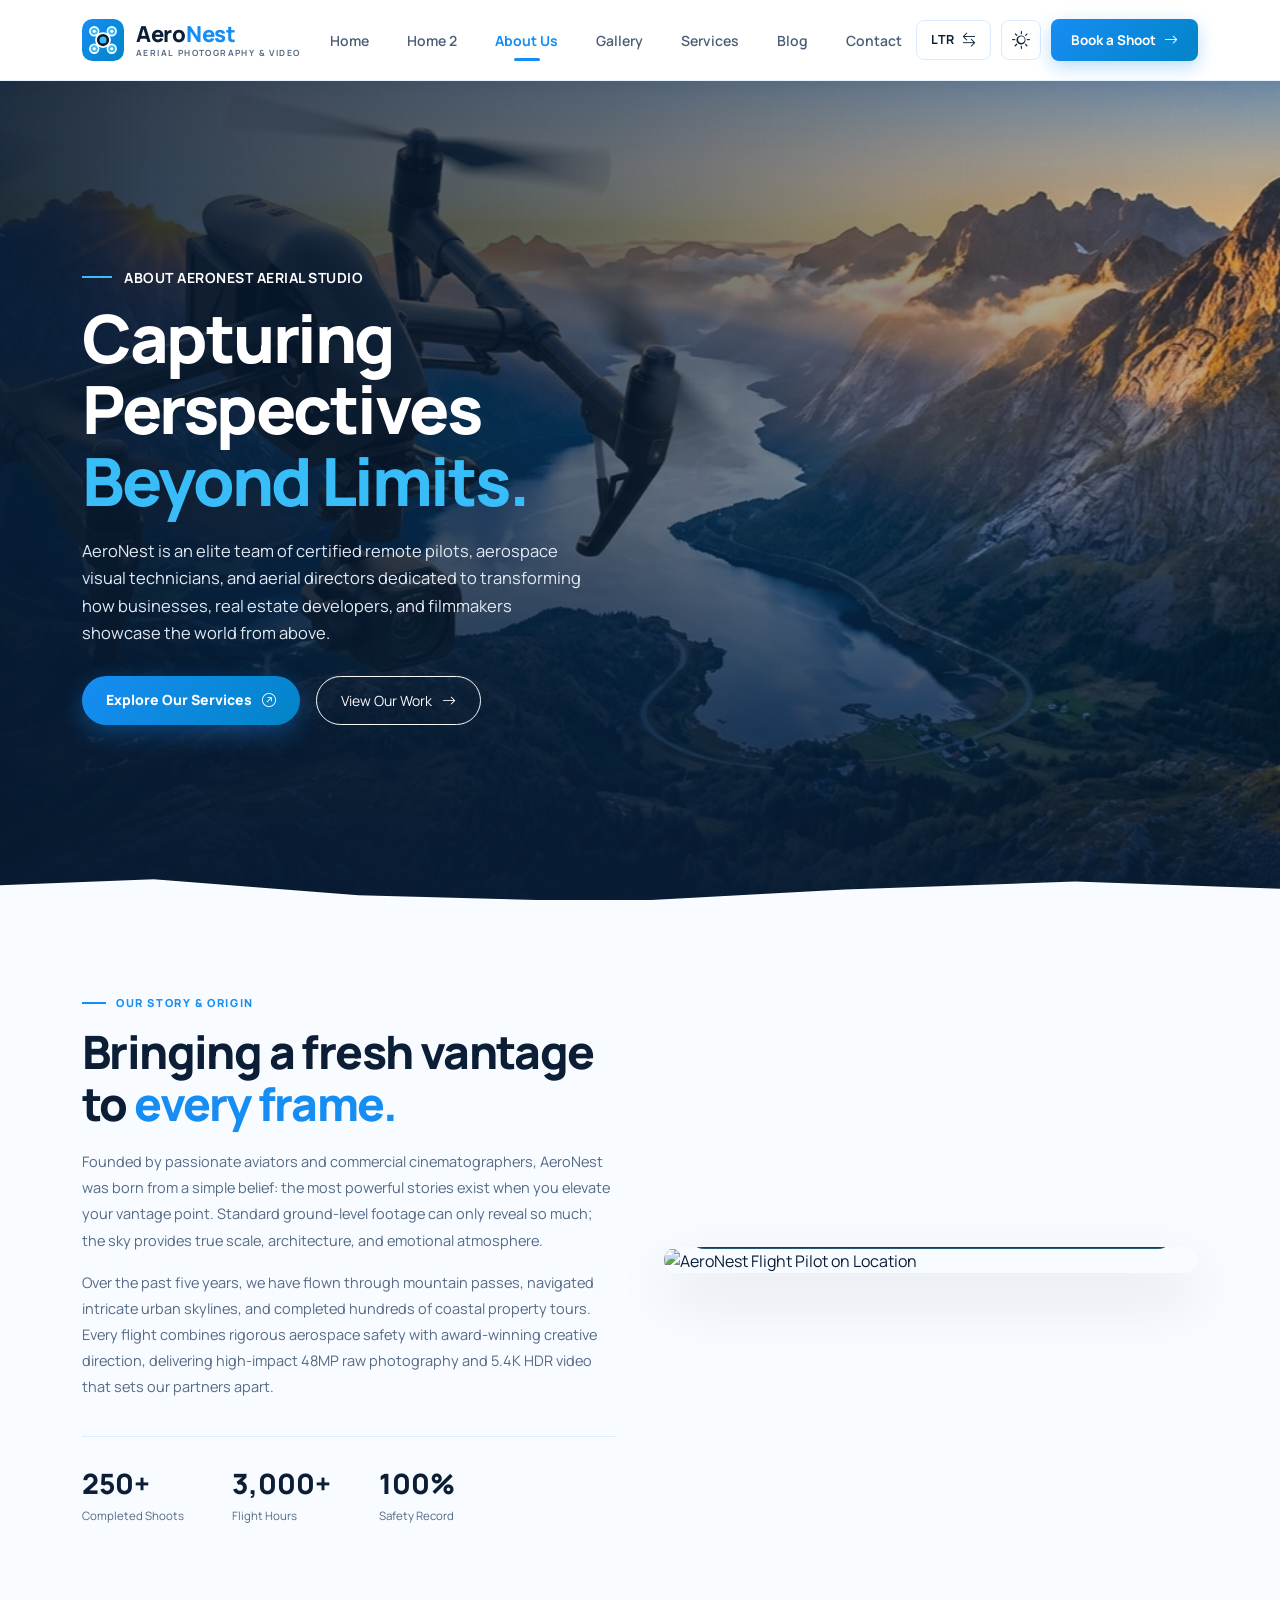
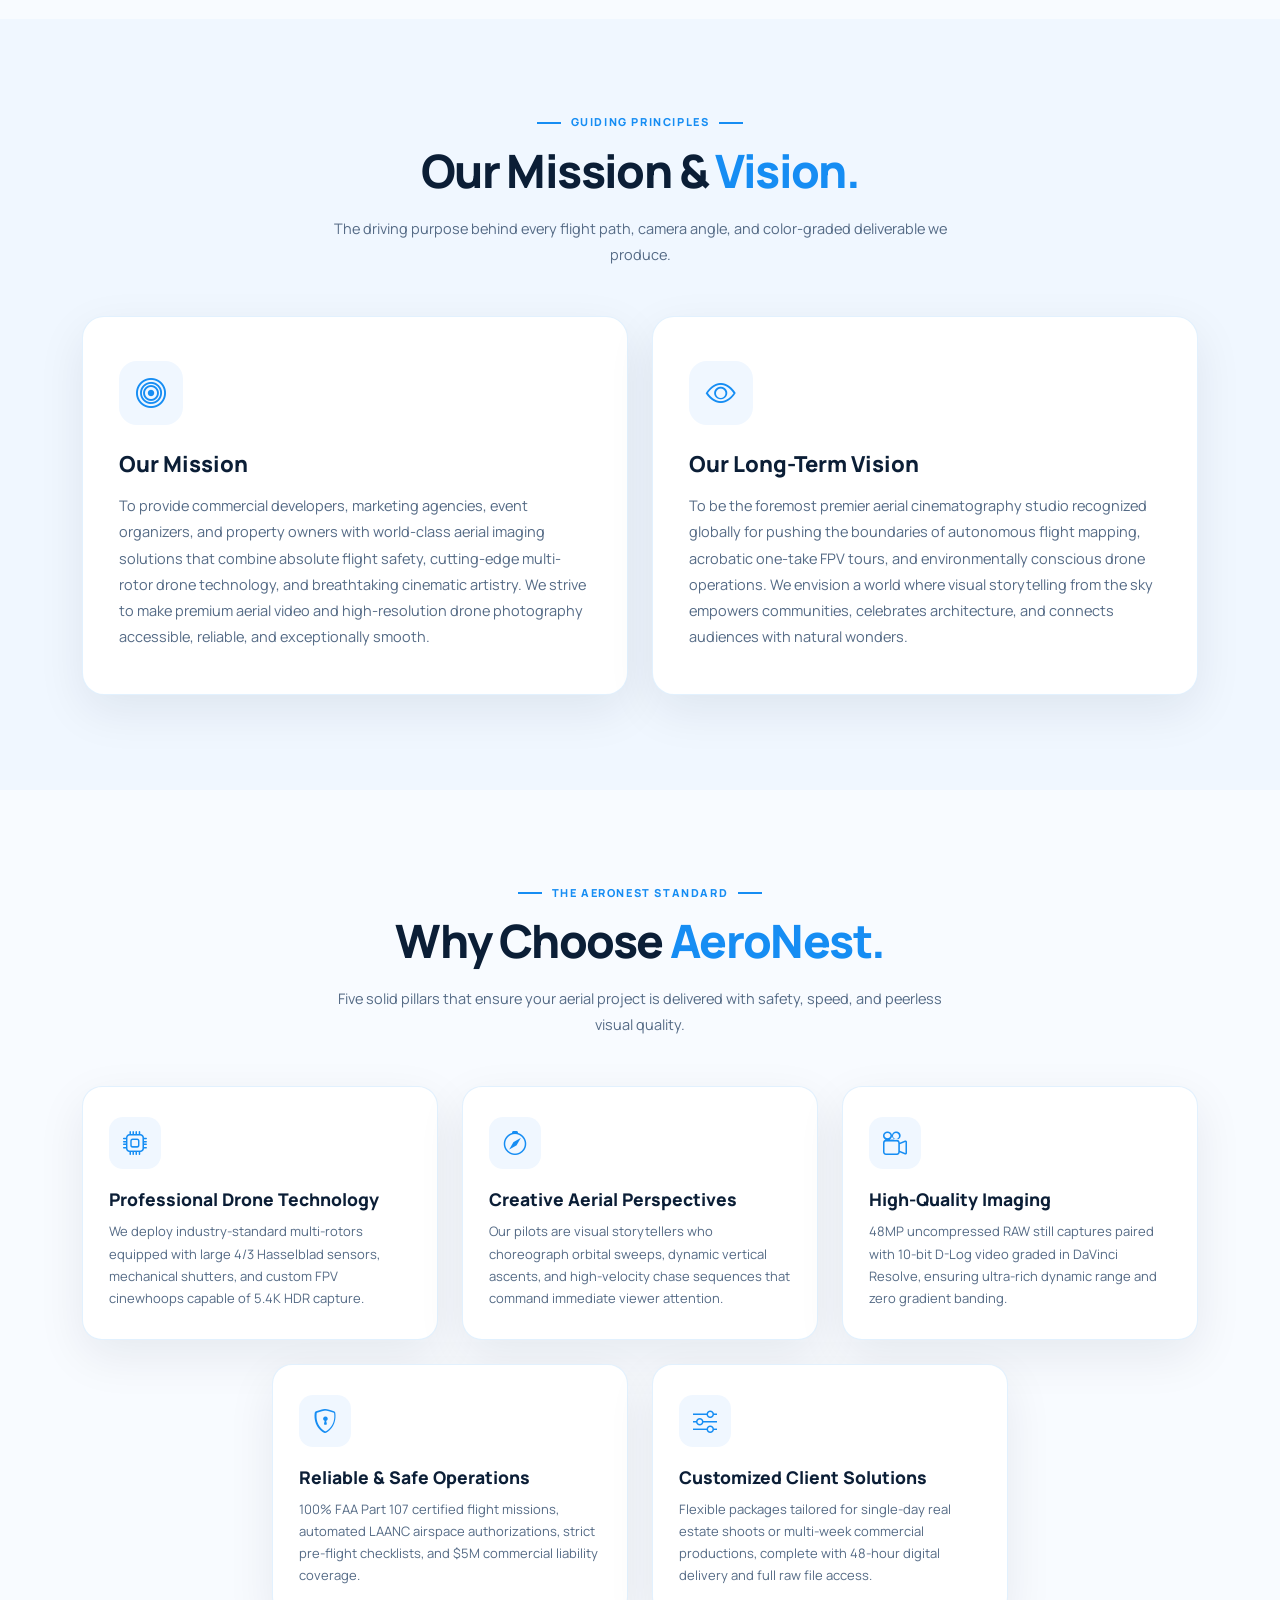
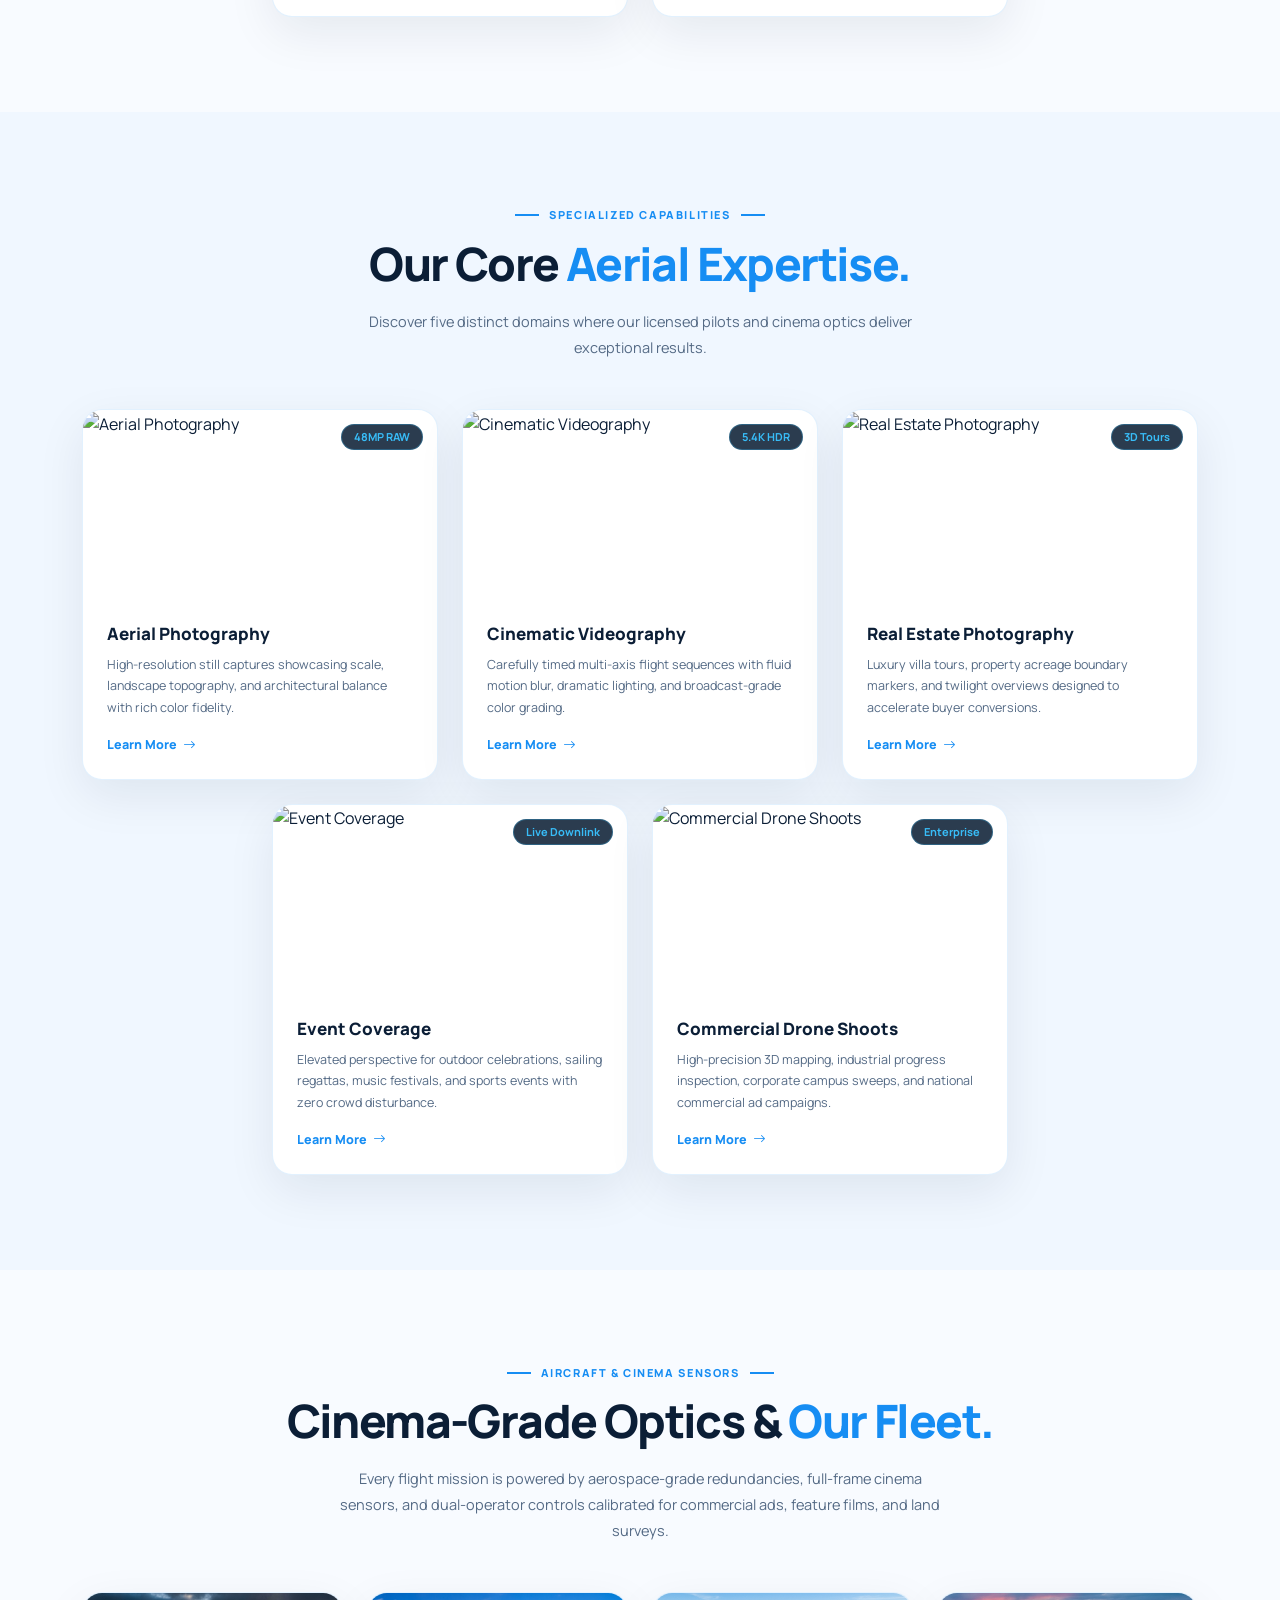
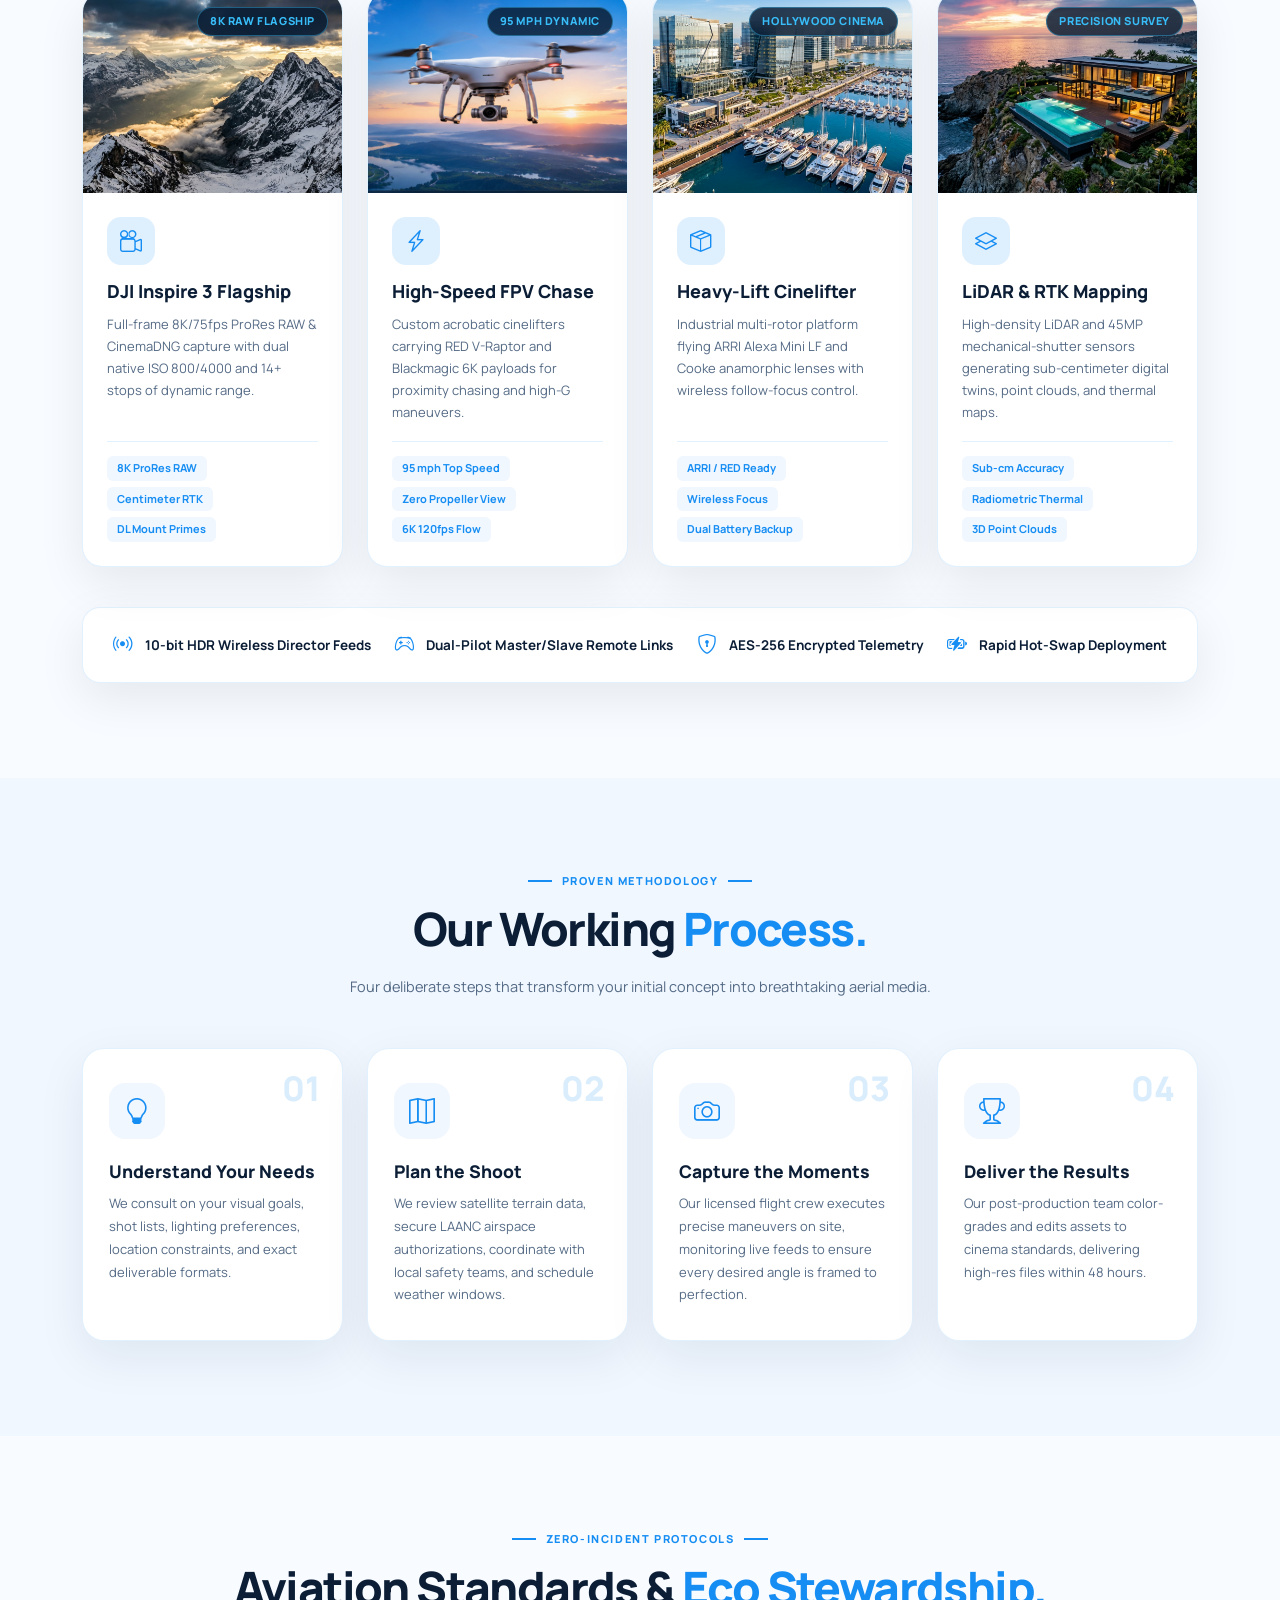
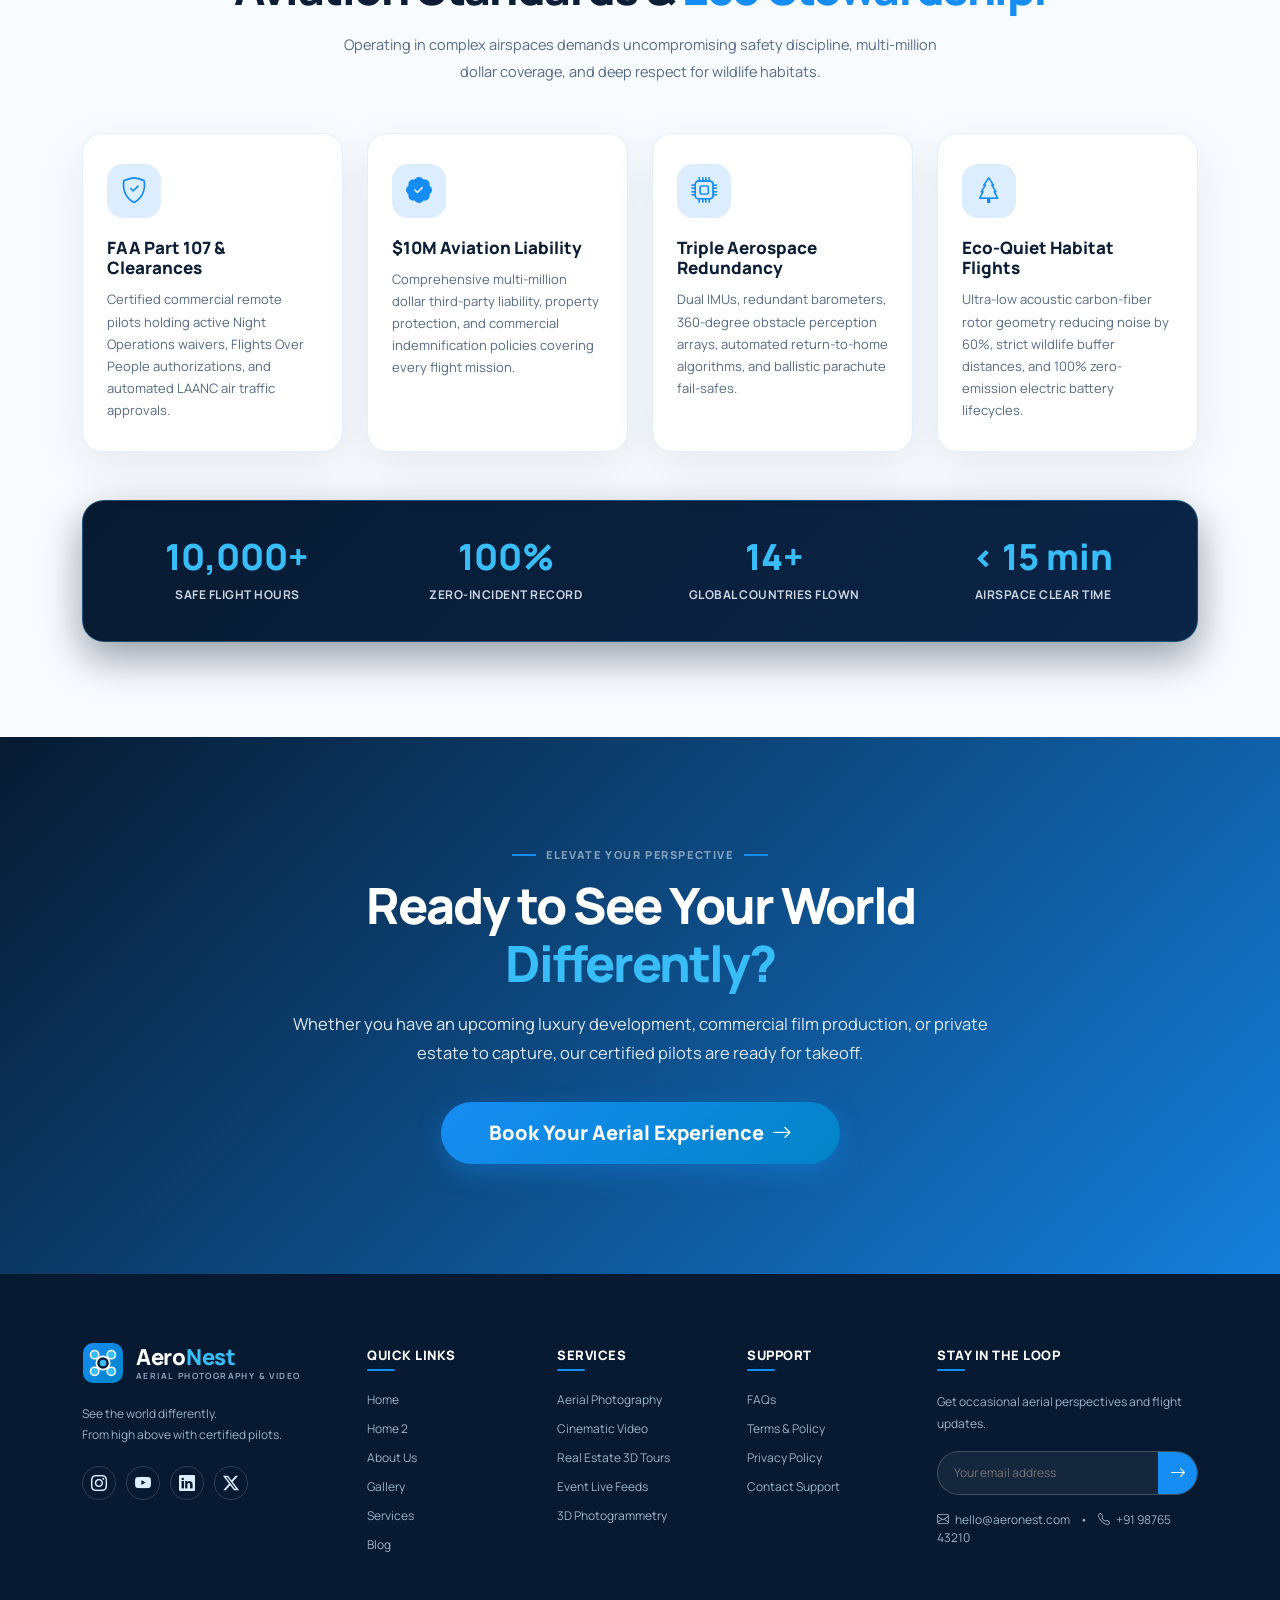
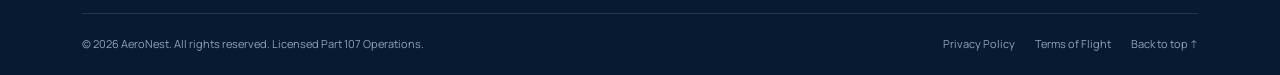
==== commit 3657e6a0: "vhanges" ====
--- a/about.html
+++ b/about.html
@@ -711,7 +711,7 @@
     <!-- ================= SECTION 2: OUR STORY ================= -->
     <section class="section-pad" style="background: var(--paper);" id="our-story">
       <div class="container">
-        <div class="row align-items-center g-5">
+        <div class="row align-items-center g-4 g-lg-5">
           <div class="col-lg-6">
             <div class="section-kicker"><span></span> OUR STORY &amp; ORIGIN</div>
             <h2 class="section-title">Bringing a fresh vantage to <span>every frame.</span></h2>
--- a/assets/css/style.css
+++ b/assets/css/style.css
@@ -56,16 +56,61 @@
   --btn-text: #f0f7ff;
 }
 
-* { box-sizing: border-box; }
-html { scroll-behavior: smooth; scroll-padding-top: 88px; }
+* {
+  box-sizing: border-box;
+}
+
+html {
+  scroll-behavior: smooth;
+  scroll-padding-top: 88px;
+  overflow-x: hidden;
+  width: 100%;
+  max-width: 100vw;
+}
+
 body {
   font-family: 'Manrope', -apple-system, BlinkMacSystemFont, sans-serif;
   color: var(--ink);
   background: var(--paper);
   transition: background 0.3s ease, color 0.3s ease;
   overflow-x: hidden;
-}
-a { text-decoration: none; transition: all 0.2s ease; }
+  width: 100%;
+  max-width: 100vw;
+  position: relative;
+}
+
+section {
+  overflow-x: clip;
+  max-width: 100%;
+}
+
+/* Prevent Bootstrap row gutters from causing horizontal wobble on mobile */
+@media (max-width: 991px) {
+  .row.g-5 {
+    --bs-gutter-x: 1.5rem;
+    --bs-gutter-y: 1.5rem;
+  }
+}
+
+@media (max-width: 576px) {
+
+  .row.g-5,
+  .row.g-4 {
+    --bs-gutter-x: 1rem;
+    --bs-gutter-y: 1.25rem;
+  }
+
+  .container,
+  .container-fluid {
+    padding-left: 16px;
+    padding-right: 16px;
+  }
+}
+
+a {
+  text-decoration: none;
+  transition: all 0.2s ease;
+}
 
 /* ========================================================
    STICKY NAVBAR & REDESIGNED AERONEST BRAND
@@ -78,6 +123,7 @@
   transition: all 0.3s ease;
   z-index: 1050;
 }
+
 .site-nav.scrolled {
   padding: 10px 0;
   box-shadow: 0 8px 30px rgba(7, 26, 49, 0.1);
@@ -90,6 +136,7 @@
   gap: 12px;
   text-decoration: none !important;
 }
+
 .brand-logo-mark {
   width: 42px;
   height: 42px;
@@ -99,14 +146,17 @@
   flex-shrink: 0;
   transition: transform 0.3s cubic-bezier(0.175, 0.885, 0.32, 1.275);
 }
+
 .brand-container:hover .brand-logo-mark {
   transform: rotate(15deg) scale(1.08);
 }
+
 .brand-text {
   display: flex;
   flex-direction: column;
   line-height: 1.1;
 }
+
 .brand-title {
   font-size: 22px;
   font-weight: 800;
@@ -114,16 +164,19 @@
   display: flex;
   align-items: baseline;
 }
+
 .brand-aero {
   color: var(--nav-text);
   font-weight: 800;
   transition: color 0.3s ease;
 }
+
 .brand-nest {
   color: var(--sky-blue);
   font-weight: 800;
   margin-left: 1px;
 }
+
 .brand-subtitle {
   font-size: 8.5px;
   font-weight: 700;
@@ -137,6 +190,7 @@
 .navbar-nav {
   gap: 14px;
 }
+
 .nav-link {
   color: var(--nav-muted) !important;
   font-size: 14px;
@@ -145,13 +199,16 @@
   position: relative;
   transition: color 0.2s ease;
 }
+
 .nav-link:hover {
   color: var(--sky-blue) !important;
 }
+
 .nav-link.active {
   color: var(--sky-blue) !important;
   font-weight: 700;
 }
+
 .nav-link::after {
   content: "";
   position: absolute;
@@ -164,9 +221,11 @@
   border-radius: 4px;
   transition: width 0.25s ease;
 }
+
 .nav-link.active::after {
   width: 26px;
 }
+
 .nav-link:hover::after {
   width: 26px;
 }
@@ -177,6 +236,7 @@
   align-items: center;
   gap: 10px;
 }
+
 .nav-btn-ltr {
   height: 40px;
   padding: 0 14px;
@@ -193,12 +253,16 @@
   cursor: pointer;
   transition: all 0.2s ease;
 }
+
 .nav-btn-ltr:hover {
   border-color: var(--sky-blue);
   color: var(--sky-blue);
   background: var(--sky-tint);
 }
-.nav-btn-ltr i { font-size: 14px; }
+
+.nav-btn-ltr i {
+  font-size: 14px;
+}
 
 .nav-btn-icon {
   width: 40px;
@@ -214,22 +278,37 @@
   cursor: pointer;
   transition: all 0.2s ease;
 }
+
 .nav-btn-icon:hover {
   border-color: var(--sky-blue);
   color: var(--sky-blue);
   background: var(--sky-tint);
 }
+
 .nav-btn-icon i {
   transition: transform 0.25s ease;
 }
+
 .nav-btn-icon.pop,
 .nav-btn-ltr.pop {
   animation: popEffect 0.35s cubic-bezier(0.175, 0.885, 0.32, 1.275);
 }
+
 @keyframes popEffect {
-  0% { transform: scale(0.65) rotate(-25deg); opacity: 0.6; }
-  60% { transform: scale(1.2) rotate(10deg); opacity: 1; }
-  100% { transform: scale(1) rotate(0deg); opacity: 1; }
+  0% {
+    transform: scale(0.65) rotate(-25deg);
+    opacity: 0.6;
+  }
+
+  60% {
+    transform: scale(1.2) rotate(10deg);
+    opacity: 1;
+  }
+
+  100% {
+    transform: scale(1) rotate(0deg);
+    opacity: 1;
+  }
 }
 
 .nav-btn-book {
@@ -249,15 +328,18 @@
   transition: all 0.2s ease;
   white-space: nowrap;
 }
+
 .nav-btn-book:hover {
   background: linear-gradient(135deg, var(--sky-blue-hover) 0%, #0369a1 100%);
   transform: translateY(-1px);
   box-shadow: 0 8px 24px rgba(22, 141, 243, 0.42);
 }
+
 .nav-btn-book i {
   font-size: 14px;
   transition: transform 0.2s ease;
 }
+
 .nav-btn-book:hover i {
   transform: translateX(3px);
 }
@@ -277,6 +359,7 @@
   align-items: center;
   gap: 8px;
 }
+
 .nav-btn-mobile {
   height: 38px;
   padding: 0 10px;
@@ -292,17 +375,20 @@
   cursor: pointer;
   transition: all 0.2s ease;
 }
+
 .nav-btn-mobile.nav-btn-icon {
   width: 38px;
   padding: 0;
   justify-content: center;
   font-size: 16px;
 }
+
 .nav-btn-mobile:hover {
   border-color: var(--sky-blue);
   color: var(--sky-blue);
   background: var(--sky-tint);
 }
+
 .nav-btn-mobile i {
   font-size: 13px;
 }
@@ -311,30 +397,37 @@
   .brand-subtitle {
     display: none !important;
   }
+
   .brand-title {
     font-size: 19px;
   }
+
   .brand-logo-mark {
     width: 36px;
     height: 36px;
   }
+
   .brand-logo-mark svg {
     width: 36px;
     height: 36px;
   }
+
   .nav-mobile-actions {
     gap: 6px;
   }
+
   .nav-btn-mobile {
     height: 35px;
     padding: 0 8px;
     font-size: 11px;
     gap: 4px;
   }
+
   .nav-btn-mobile.nav-btn-icon {
     width: 35px;
     font-size: 15px;
   }
+
   .nav-toggle {
     padding: 4px 8px;
     font-size: 20px;
@@ -368,13 +461,16 @@
   z-index: 1;
   will-change: transform;
 }
+
 @keyframes heroCinematicZoom {
   0% {
     transform: scale(1) translate(0, 0);
   }
+
   50% {
     transform: scale(1.08) translate(-1%, -0.5%);
   }
+
   100% {
     transform: scale(1) translate(0, 0);
   }
@@ -385,7 +481,7 @@
   position: absolute;
   inset: 0;
   background: linear-gradient(90deg, rgba(7, 26, 49, 0.90) 0%, rgba(9, 31, 58, 0.62) 48%, rgba(11, 38, 70, 0.18) 100%),
-              linear-gradient(0deg, rgba(7, 26, 49, 0.85) 0%, transparent 45%);
+    linear-gradient(0deg, rgba(7, 26, 49, 0.85) 0%, transparent 45%);
   z-index: 2;
   pointer-events: none;
 }
@@ -395,15 +491,18 @@
   z-index: 3;
   padding-top: 85px;
 }
+
 .hero-copy {
   max-width: 620px;
   animation: heroFadeInUp 1s cubic-bezier(0.16, 1, 0.3, 1) forwards;
 }
+
 @keyframes heroFadeInUp {
   0% {
     opacity: 0;
     transform: translateY(32px);
   }
+
   100% {
     opacity: 1;
     transform: translateY(0);
@@ -420,6 +519,7 @@
   letter-spacing: 0.5px;
   text-transform: uppercase;
 }
+
 .eyebrow>span:first-child,
 .section-kicker>span {
   display: inline-block;
@@ -427,6 +527,7 @@
   height: 2px;
   background: var(--sky-light);
 }
+
 .hero-copy h1 {
   font-size: clamp(40px, 5.2vw, 68px);
   line-height: 1.08;
@@ -434,10 +535,12 @@
   font-weight: 800;
   margin-bottom: 20px;
 }
+
 .hero-copy h1 em {
   font-style: normal;
   color: var(--sky-light);
 }
+
 .hero-description {
   max-width: 500px;
   color: #e2eaf5;
@@ -445,27 +548,34 @@
   line-height: 1.65;
   margin-bottom: 30px;
 }
+
 .hero-buttons {
   display: flex;
   gap: 16px;
   flex-wrap: wrap;
   animation: heroButtonsEntrance 1.2s cubic-bezier(0.16, 1, 0.3, 1) forwards;
 }
+
 @keyframes heroButtonsEntrance {
   0% {
     opacity: 0;
     transform: translateY(20px);
   }
+
   100% {
     opacity: 1;
     transform: translateY(0);
   }
 }
+
 .hero-buttons .btn {
   font-size: 14px;
   padding: 13px 24px;
 }
-.hero-buttons i { margin-left: 7px; }
+
+.hero-buttons i {
+  margin-left: 7px;
+}
 
 /* Buttons */
 .btn-primary {
@@ -475,6 +585,7 @@
   font-weight: 800;
   color: #ffffff;
 }
+
 .btn-primary:hover {
   background: linear-gradient(135deg, var(--sky-blue-hover) 0%, #0369a1 100%);
   box-shadow: 0 10px 28px rgba(22, 141, 243, 0.45);
@@ -491,6 +602,7 @@
   padding: 10px 22px;
   transition: all 0.2s ease;
 }
+
 .btn-outline-sky:hover {
   background: var(--sky-blue);
   color: #ffffff;
@@ -510,6 +622,7 @@
   box-shadow: 0 16px 45px rgba(0, 15, 33, 0.4);
   padding: 22px 14px;
 }
+
 .feature-item {
   display: flex;
   align-items: flex-start;
@@ -517,18 +630,24 @@
   padding: 0 20px;
   border-right: 1px solid rgba(255, 255, 255, 0.14);
 }
-.feature-item:last-child { border: 0; }
+
+.feature-item:last-child {
+  border: 0;
+}
+
 .feature-item>i {
   font-size: 32px;
   line-height: 1;
   color: var(--sky-light);
 }
+
 .feature-item h3 {
   font-size: 14px;
   font-weight: 800;
   margin: 2px 0 6px;
   color: #ffffff;
 }
+
 .feature-item p {
   font-size: 11.5px;
   color: #c5d7ed;
@@ -536,6 +655,7 @@
   margin: 0;
   max-width: 175px;
 }
+
 .scroll-cue {
   position: absolute;
   z-index: 3;
@@ -548,6 +668,7 @@
   color: white;
   gap: 6px;
 }
+
 .scroll-cue span {
   width: 38px;
   height: 38px;
@@ -557,23 +678,35 @@
   place-items: center;
   font-size: 18px;
 }
-.scroll-cue small { font-size: 11px; color: #e2eaf5; }
+
+.scroll-cue small {
+  font-size: 11px;
+  color: #e2eaf5;
+}
+
 .hero-wave {
   position: absolute;
   bottom: -2px;
-  left: -2%;
-  width: 104%;
+  left: 0;
+  width: 100%;
   height: 24px;
   background: var(--paper);
   clip-path: polygon(0 30%, 12% 5%, 28% 72%, 48% 100%, 66% 48%, 84% 15%, 100% 45%, 100% 100%, 0 100%);
   z-index: 3;
+  pointer-events: none;
 }
 
 /* ========================================================
    COMMON SECTION STYLES (THEME B SKY & HORIZON)
    ======================================================== */
-.section-pad { padding: 95px 0; }
-.section-heading { margin-bottom: 48px; }
+.section-pad {
+  padding: 95px 0;
+}
+
+.section-heading {
+  margin-bottom: 48px;
+}
+
 .section-kicker {
   display: flex;
   align-items: center;
@@ -585,7 +718,13 @@
   margin-bottom: 14px;
   text-transform: uppercase;
 }
-.section-kicker>span { width: 24px; height: 2px; background: var(--sky-blue); }
+
+.section-kicker>span {
+  width: 24px;
+  height: 2px;
+  background: var(--sky-blue);
+}
+
 .section-title {
   font-size: clamp(30px, 3.8vw, 46px);
   font-weight: 800;
@@ -594,13 +733,18 @@
   margin-bottom: 18px;
   color: var(--ink);
 }
-.section-title span { color: var(--sky-blue); }
+
+.section-title span {
+  color: var(--sky-blue);
+}
+
 .section-copy {
   font-size: 14.5px;
   color: var(--muted);
   line-height: 1.8;
   max-width: 620px;
 }
+
 .text-link {
   display: inline-flex;
   align-items: center;
@@ -610,6 +754,7 @@
   font-weight: 800;
   margin-top: 14px;
 }
+
 .text-link:hover {
   color: var(--sky-blue-hover);
   transform: translateX(4px);
@@ -623,9 +768,11 @@
   position: relative;
   overflow: hidden;
 }
+
 body.dark-mode .page-hero {
   background: linear-gradient(180deg, #091d34 0%, var(--paper) 100%);
 }
+
 .page-hero-title {
   font-size: clamp(34px, 4.5vw, 54px);
   font-weight: 800;
@@ -633,7 +780,11 @@
   margin-bottom: 16px;
   color: var(--ink);
 }
-.page-hero-title span { color: var(--sky-blue); }
+
+.page-hero-title span {
+  color: var(--sky-blue);
+}
+
 .page-hero-desc {
   font-size: 16px;
   color: var(--muted);
@@ -644,7 +795,10 @@
 /* ========================================================
    ABOUT SECTION & STATS
    ======================================================== */
-.about-section { background: var(--paper); }
+.about-section {
+  background: var(--paper);
+}
+
 .about-image {
   height: 420px;
   position: relative;
@@ -652,11 +806,13 @@
   overflow: hidden;
   box-shadow: var(--shadow);
 }
+
 .about-image img {
   width: 100%;
   height: 100%;
   object-fit: cover;
 }
+
 .image-note {
   position: absolute;
   bottom: 20px;
@@ -673,10 +829,12 @@
   backdrop-filter: blur(10px);
   border: 1px solid rgba(56, 189, 248, 0.2);
 }
+
 .image-note i {
   color: var(--sky-light);
   font-size: 20px;
 }
+
 .stats-row {
   display: flex;
   gap: 48px;
@@ -684,16 +842,38 @@
   margin-top: 36px;
   padding-top: 25px;
 }
-.stats-row div { display: flex; flex-direction: column; }
-.stats-row strong { font-size: 28px; font-weight: 800; color: var(--ink); }
-.stats-row strong span { color: var(--sky-blue); }
-.stats-row small { font-size: 11.5px; color: var(--muted); margin-top: 3px; }
+
+.stats-row div {
+  display: flex;
+  flex-direction: column;
+}
+
+.stats-row strong {
+  font-size: 28px;
+  font-weight: 800;
+  color: var(--ink);
+}
+
+.stats-row strong span {
+  color: var(--sky-blue);
+}
+
+.stats-row small {
+  font-size: 11.5px;
+  color: var(--muted);
+  margin-top: 3px;
+}
 
 /* ========================================================
    SERVICES SECTION & CARDS
    ======================================================== */
-.services-section { background: var(--sky-tint); }
-body.dark-mode .services-section { background: #081b30; }
+.services-section {
+  background: var(--sky-tint);
+}
+
+body.dark-mode .services-section {
+  background: #081b30;
+}
 
 .service-card {
   height: 100%;
@@ -706,11 +886,13 @@
   display: flex;
   flex-direction: column;
 }
+
 .service-card:hover {
   transform: translateY(-8px);
   box-shadow: var(--shadow-lg);
   border-color: var(--sky-blue);
 }
+
 .service-icon {
   width: 58px;
   height: 58px;
@@ -723,23 +905,27 @@
   margin-bottom: 24px;
   transition: all 0.3s ease;
 }
+
 .service-card:hover .service-icon {
   background: var(--sky-blue);
   color: #ffffff;
   transform: scale(1.08);
 }
+
 .service-card h3 {
   font-size: 18px;
   font-weight: 800;
   margin-bottom: 12px;
   color: var(--ink);
 }
+
 .service-card p {
   font-size: 12.5px;
   line-height: 1.8;
   color: var(--muted);
   flex-grow: 1;
 }
+
 .service-card a {
   font-size: 12px;
   color: var(--sky-blue);
@@ -749,6 +935,7 @@
   gap: 6px;
   margin-top: 16px;
 }
+
 .service-card a:hover {
   color: var(--sky-blue-hover);
   transform: translateX(4px);
@@ -767,11 +954,13 @@
   display: flex;
   flex-direction: column;
 }
+
 .pricing-card.featured {
   border-color: var(--sky-blue);
   box-shadow: 0 18px 50px rgba(22, 141, 243, 0.16);
   transform: scale(1.03);
 }
+
 .pricing-badge {
   position: absolute;
   top: -12px;
@@ -785,23 +974,27 @@
   text-transform: uppercase;
   letter-spacing: 0.5px;
 }
+
 .pricing-price {
   font-size: 38px;
   font-weight: 800;
   color: var(--ink);
   margin: 18px 0;
 }
+
 .pricing-price span {
   font-size: 14px;
   color: var(--muted);
   font-weight: 500;
 }
+
 .pricing-features {
   list-style: none;
   padding: 0;
   margin: 20px 0 30px;
   flex-grow: 1;
 }
+
 .pricing-features li {
   padding: 9px 0;
   font-size: 13px;
@@ -810,6 +1003,7 @@
   align-items: center;
   gap: 10px;
 }
+
 .pricing-features li i {
   color: var(--sky-blue);
   font-size: 16px;
@@ -823,19 +1017,24 @@
   color: var(--ink);
   transition: background 0.3s ease, color 0.3s ease;
 }
+
 .gallery-section .section-title {
   color: var(--ink);
 }
+
 .gallery-section .section-kicker {
   color: var(--sky-blue);
 }
+
 .gallery-section .section-kicker>span {
   background: var(--sky-blue);
 }
+
 html.dark-mode .gallery-section {
   background: var(--paper);
   color: var(--ink);
 }
+
 html.dark-mode .gallery-section .section-title {
   color: #ffffff;
 }
@@ -846,6 +1045,7 @@
   grid-template-rows: 215px 215px;
   gap: 18px;
 }
+
 .gallery-tile {
   position: relative;
   overflow: hidden;
@@ -856,18 +1056,24 @@
   box-shadow: var(--shadow);
   transition: all 0.35s cubic-bezier(0.16, 1, 0.3, 1);
 }
+
 .gallery-tile:hover {
   transform: translateY(-5px);
   border-color: var(--sky-blue);
   box-shadow: 0 16px 36px rgba(22, 141, 243, 0.22);
 }
+
 .gallery-tile img {
   width: 100%;
   height: 100%;
   object-fit: cover;
   transition: transform 0.6s cubic-bezier(0.16, 1, 0.3, 1);
 }
-.gallery-tile:hover img { transform: scale(1.08); }
+
+.gallery-tile:hover img {
+  transform: scale(1.08);
+}
+
 .gallery-tile:after {
   content: "";
   position: absolute;
@@ -875,6 +1081,7 @@
   background: linear-gradient(180deg, transparent 40%, rgba(7, 26, 49, 0.75) 100%);
   transition: opacity 0.3s ease;
 }
+
 .gallery-tile span {
   position: absolute;
   z-index: 2;
@@ -891,13 +1098,17 @@
   transition: all 0.25s ease;
   box-shadow: 0 4px 14px rgba(0, 0, 0, 0.25);
 }
+
 .gallery-tile:hover span {
   background: var(--sky-blue);
   border-color: var(--sky-blue);
   color: #ffffff;
   transform: translateY(-2px);
 }
-.tile-large { grid-row: span 2; }
+
+.tile-large {
+  grid-row: span 2;
+}
 
 /* Home 2 Section Dual Buttons (Equal Size, Space & Responsive) */
 .home-dual-btns {
@@ -907,6 +1118,7 @@
   gap: 16px;
   margin-top: 28px;
 }
+
 .home-dual-btns .btn {
   height: 52px;
   min-width: 195px;
@@ -921,15 +1133,18 @@
   box-sizing: border-box;
   line-height: 1;
 }
+
 .home-dual-btns .btn i {
   font-size: 16px;
 }
+
 @media (max-width: 576px) {
   .home-dual-btns {
     flex-direction: column;
     width: 100%;
     gap: 12px;
   }
+
   .home-dual-btns .btn {
     width: 100%;
     min-width: 100%;
@@ -944,6 +1159,7 @@
   margin-bottom: 36px;
   justify-content: center;
 }
+
 .gallery-filter-btn {
   border: 1.5px solid var(--line);
   background: var(--card);
@@ -955,6 +1171,7 @@
   cursor: pointer;
   transition: all 0.2s ease;
 }
+
 .gallery-filter-btn:hover,
 .gallery-filter-btn.active {
   border-color: var(--sky-blue);
@@ -965,7 +1182,10 @@
 /* ========================================================
    PROCESS & HOW IT WORKS
    ======================================================== */
-.process-section { background: var(--paper); }
+.process-section {
+  background: var(--paper);
+}
+
 .process-card {
   height: 100%;
   background: var(--card);
@@ -976,10 +1196,12 @@
   box-shadow: var(--shadow);
   transition: all 0.3s ease;
 }
+
 .process-card:hover {
   transform: translateY(-6px);
   border-color: var(--sky-blue);
 }
+
 .process-card>span {
   position: absolute;
   right: 24px;
@@ -988,16 +1210,19 @@
   font-size: 38px;
   font-weight: 800;
 }
+
 .process-card>i {
   font-size: 32px;
   color: var(--sky-blue);
 }
+
 .process-card h3 {
   font-size: 18px;
   font-weight: 800;
   margin: 22px 0 10px;
   color: var(--ink);
 }
+
 .process-card p {
   font-size: 12.5px;
   color: var(--muted);
@@ -1008,8 +1233,13 @@
 /* ========================================================
    TESTIMONIALS
    ======================================================== */
-.testimonial-section { background: var(--sky-tint); }
-body.dark-mode .testimonial-section { background: #081b30; }
+.testimonial-section {
+  background: var(--sky-tint);
+}
+
+body.dark-mode .testimonial-section {
+  background: #081b30;
+}
 
 .quote-card {
   height: 100%;
@@ -1019,22 +1249,26 @@
   border-radius: 20px;
   box-shadow: var(--shadow);
 }
+
 .stars {
   color: #f59e0b;
   letter-spacing: 3px;
   font-size: 15px;
 }
+
 .quote-card>p {
   font-size: 13.5px;
   line-height: 1.8;
   color: var(--muted);
   margin: 18px 0 25px;
 }
+
 .quote-person {
   display: flex;
   align-items: center;
   gap: 14px;
 }
+
 .quote-person img {
   width: 48px;
   height: 48px;
@@ -1044,6 +1278,7 @@
   box-shadow: 0 4px 12px rgba(22, 141, 243, 0.2);
   flex-shrink: 0;
 }
+
 .quote-person>span {
   width: 48px;
   height: 48px;
@@ -1056,14 +1291,31 @@
   font-size: 14px;
   flex-shrink: 0;
 }
-.quote-person div { display: flex; flex-direction: column; }
-.quote-person b { font-size: 14px; color: var(--ink); font-weight: 800; }
-.quote-person small { font-size: 12px; color: var(--muted); margin-top: 2px; }
+
+.quote-person div {
+  display: flex;
+  flex-direction: column;
+}
+
+.quote-person b {
+  font-size: 14px;
+  color: var(--ink);
+  font-weight: 800;
+}
+
+.quote-person small {
+  font-size: 12px;
+  color: var(--muted);
+  margin-top: 2px;
+}
 
 /* ========================================================
    BLOG CARDS & BLOG DETAIL STYLES
    ======================================================== */
-.blog-section { background: var(--paper); }
+.blog-section {
+  background: var(--paper);
+}
+
 .blog-card {
   height: 100%;
   background: var(--card);
@@ -1075,25 +1327,30 @@
   display: flex;
   flex-direction: column;
 }
+
 .blog-card:hover {
   transform: translateY(-8px);
   box-shadow: var(--shadow-lg);
   border-color: var(--sky-blue);
 }
+
 .blog-thumb {
   position: relative;
   height: 220px;
   overflow: hidden;
 }
+
 .blog-thumb img {
   width: 100%;
   height: 100%;
   object-fit: cover;
   transition: transform 0.6s cubic-bezier(0.16, 1, 0.3, 1);
 }
+
 .blog-card:hover .blog-thumb img {
   transform: scale(1.08);
 }
+
 .blog-tag {
   position: absolute;
   top: 14px;
@@ -1109,12 +1366,14 @@
   letter-spacing: 0.5px;
   backdrop-filter: blur(8px);
 }
+
 .blog-body {
   padding: 26px;
   display: flex;
   flex-direction: column;
   flex-grow: 1;
 }
+
 .blog-meta {
   font-size: 12px;
   color: var(--muted);
@@ -1123,6 +1382,7 @@
   align-items: center;
   gap: 7px;
 }
+
 .blog-body h3 {
   font-size: 17px;
   font-weight: 800;
@@ -1131,15 +1391,18 @@
   color: var(--ink);
   transition: color 0.2s ease;
 }
+
 .blog-card:hover .blog-body h3 {
   color: var(--sky-blue);
 }
+
 .blog-body p {
   font-size: 13px;
   color: var(--muted);
   line-height: 1.75;
   margin-bottom: 20px;
 }
+
 .blog-link {
   margin-top: auto;
   font-size: 12.5px;
@@ -1149,6 +1412,7 @@
   align-items: center;
   gap: 6px;
 }
+
 .blog-link:hover {
   color: var(--sky-blue-hover);
   transform: translateX(4px);
@@ -1160,6 +1424,7 @@
   margin: 0 auto 40px;
   text-align: center;
 }
+
 .article-featured-img {
   width: 100%;
   max-height: 520px;
@@ -1168,6 +1433,7 @@
   box-shadow: var(--shadow-lg);
   margin-bottom: 45px;
 }
+
 .article-content {
   max-width: 820px;
   margin: 0 auto;
@@ -1175,15 +1441,18 @@
   line-height: 1.85;
   color: var(--muted);
 }
+
 .article-content h2,
 .article-content h3 {
   color: var(--ink);
   font-weight: 800;
   margin: 36px 0 16px;
 }
+
 .article-content p {
   margin-bottom: 22px;
 }
+
 .article-callout {
   background: var(--sky-tint);
   border-left: 4px solid var(--sky-blue);
@@ -1192,9 +1461,11 @@
   margin: 32px 0;
   color: var(--ink);
 }
+
 body.dark-mode .article-callout {
   background: #0d223c;
 }
+
 .author-box {
   background: var(--card);
   border: 1px solid var(--line);
@@ -1209,10 +1480,12 @@
   box-shadow: var(--shadow);
   transition: all 0.3s ease;
 }
+
 .author-box:hover {
   border-color: var(--sky-blue);
   box-shadow: var(--shadow-lg);
 }
+
 .author-avatar {
   width: 70px;
   height: 70px;
@@ -1243,12 +1516,14 @@
   box-shadow: 0 2px 8px rgba(22, 141, 243, 0.12);
   line-height: 1;
 }
+
 .share-circle-btn:hover {
   background: var(--sky-blue);
   color: #ffffff;
   transform: translateY(-2px) scale(1.06);
   box-shadow: 0 6px 18px rgba(22, 141, 243, 0.35);
 }
+
 .share-circle-btn i {
   line-height: 1;
   display: inline-block;
@@ -1270,6 +1545,7 @@
   z-index: 1;
   will-change: transform;
 }
+
 html[dir="rtl"] .blog-hero-bg {
   animation: heroCinematicZoomRTL 24s ease-in-out infinite alternate;
 }
@@ -1279,6 +1555,7 @@
   max-width: 580px;
   margin: 0 auto;
 }
+
 .blog-search-input {
   width: 100%;
   height: 54px;
@@ -1292,11 +1569,13 @@
   box-shadow: var(--shadow);
   transition: all 0.25s ease;
 }
+
 .blog-search-input:focus {
   outline: none;
   border-color: var(--sky-blue);
   box-shadow: 0 8px 24px rgba(22, 141, 243, 0.18);
 }
+
 .blog-search-icon {
   position: absolute;
   left: 20px;
@@ -1306,6 +1585,7 @@
   font-size: 17px;
   pointer-events: none;
 }
+
 .blog-search-clear {
   position: absolute;
   right: 18px;
@@ -1318,7 +1598,10 @@
   cursor: pointer;
   display: none;
 }
-.blog-search-clear.show { display: block; }
+
+.blog-search-clear.show {
+  display: block;
+}
 
 /* Category Pills Bar */
 .blog-cat-nav {
@@ -1328,6 +1611,7 @@
   justify-content: center;
   gap: 10px;
 }
+
 .blog-cat-pill {
   padding: 9px 18px;
   border-radius: 20px;
@@ -1343,17 +1627,20 @@
   gap: 6px;
   text-decoration: none;
 }
+
 .blog-cat-pill:hover {
   border-color: var(--sky-blue);
   color: var(--sky-blue);
   transform: translateY(-2px);
 }
+
 .blog-cat-pill.active {
   background: var(--sky-blue);
   border-color: var(--sky-blue);
   color: #ffffff;
   box-shadow: 0 4px 14px rgba(22, 141, 243, 0.3);
 }
+
 .blog-cat-pill .badge {
   font-size: 11px;
   padding: 2px 7px;
@@ -1361,6 +1648,7 @@
   background: rgba(255, 255, 255, 0.2);
   color: inherit;
 }
+
 .blog-cat-pill:not(.active) .badge {
   background: var(--paper);
   color: var(--muted);
@@ -1375,10 +1663,12 @@
   box-shadow: var(--shadow-lg);
   transition: transform 0.3s ease, border-color 0.3s ease, box-shadow 0.3s ease;
 }
+
 .blog-featured-card:hover {
   border-color: var(--sky-blue);
   box-shadow: 0 20px 45px rgba(22, 141, 243, 0.15);
 }
+
 .blog-featured-thumb-wrap {
   height: 100%;
   min-height: 380px;
@@ -1386,6 +1676,7 @@
   overflow: hidden;
   background: #07172c;
 }
+
 .blog-featured-thumb-wrap img {
   width: 100%;
   height: 100%;
@@ -1393,6 +1684,7 @@
   display: block;
   transition: transform 0.6s cubic-bezier(0.16, 1, 0.3, 1);
 }
+
 .blog-featured-card:hover .blog-featured-thumb-wrap img {
   transform: scale(1.05);
 }
@@ -1410,11 +1702,13 @@
   transition: all 0.25s ease;
   height: 100%;
 }
+
 .blog-popular-card:hover {
   transform: translateY(-4px);
   border-color: var(--sky-blue);
   box-shadow: var(--shadow-md);
 }
+
 .blog-popular-rank {
   font-size: 24px;
   font-weight: 800;
@@ -1425,6 +1719,7 @@
   flex-shrink: 0;
   text-align: center;
 }
+
 .blog-popular-thumb {
   width: 90px;
   height: 78px;
@@ -1433,6 +1728,7 @@
   flex-shrink: 0;
   background: #07172c;
 }
+
 .blog-popular-thumb img {
   width: 100%;
   height: 100%;
@@ -1440,13 +1736,16 @@
   display: block;
   transition: transform 0.3s ease;
 }
+
 .blog-popular-card:hover .blog-popular-thumb img {
   transform: scale(1.08);
 }
+
 .blog-popular-body {
   flex-grow: 1;
   min-width: 0;
 }
+
 .blog-popular-body h4 {
   font-size: 14.5px;
   font-weight: 800;
@@ -1458,6 +1757,7 @@
   -webkit-box-orient: vertical;
   overflow: hidden;
 }
+
 .blog-popular-meta {
   font-size: 11.5px;
   color: var(--muted);
@@ -1478,11 +1778,13 @@
   display: flex;
   flex-direction: column;
 }
+
 .blog-insight-card:hover {
   border-color: var(--sky-blue);
   transform: translateY(-5px);
   box-shadow: var(--shadow-md);
 }
+
 .blog-insight-icon {
   width: 50px;
   height: 50px;
@@ -1496,12 +1798,14 @@
   font-size: 22px;
   margin-bottom: 20px;
 }
+
 .blog-insight-title {
   font-size: 17.5px;
   font-weight: 800;
   color: var(--ink);
   margin-bottom: 10px;
 }
+
 .blog-insight-desc {
   font-size: 13.5px;
   color: var(--muted);
@@ -1521,6 +1825,7 @@
   position: relative;
   overflow: hidden;
 }
+
 .blog-newsletter-card::before {
   content: '';
   position: absolute;
@@ -1533,9 +1838,19 @@
 }
 
 /* RTL Adjustments */
-html[dir="rtl"] .blog-search-icon { left: auto; right: 20px; }
-html[dir="rtl"] .blog-search-clear { right: auto; left: 18px; }
-html[dir="rtl"] .blog-search-input { padding: 0 52px 0 48px; }
+html[dir="rtl"] .blog-search-icon {
+  left: auto;
+  right: 20px;
+}
+
+html[dir="rtl"] .blog-search-clear {
+  right: auto;
+  left: 18px;
+}
+
+html[dir="rtl"] .blog-search-input {
+  padding: 0 52px 0 48px;
+}
 
 
 /* ========================================================
@@ -1548,17 +1863,21 @@
   position: relative;
   overflow: hidden;
 }
+
 body.dark-mode .home2-hero {
   background: linear-gradient(180deg, #071a31 0%, var(--paper) 100%);
 }
+
 .home2-hero-img-wrap {
   position: relative;
 }
+
 .home2-hero-img-wrap img {
   border-radius: 24px;
   box-shadow: var(--shadow-lg);
   width: 100%;
 }
+
 .home2-float-badge {
   position: absolute;
   bottom: -22px;
@@ -1572,6 +1891,7 @@
   gap: 14px;
   box-shadow: var(--shadow-lg);
 }
+
 .home2-float-badge i {
   color: var(--sky-blue);
   font-size: 28px;
@@ -1585,32 +1905,39 @@
   box-shadow: var(--shadow);
   transition: all 0.3s ease;
 }
+
 .home2-project-card:hover {
   transform: translateY(-6px);
   box-shadow: var(--shadow-lg);
 }
+
 .home2-project-thumb {
   height: 200px;
   overflow: hidden;
 }
+
 .home2-project-thumb img {
   width: 100%;
   height: 100%;
   object-fit: cover;
   transition: transform 0.5s ease;
 }
+
 .home2-project-card:hover .home2-project-thumb img {
   transform: scale(1.06);
 }
+
 .home2-project-body {
   padding: 20px;
 }
+
 .home2-project-body h4 {
   font-size: 16px;
   font-weight: 800;
   color: var(--ink);
   margin-bottom: 6px;
 }
+
 .home2-project-body small {
   font-size: 11px;
   color: var(--sky-blue);
@@ -1626,13 +1953,16 @@
   padding: 0 0 40px;
   background: var(--sky-tint);
 }
-body.dark-mode .cta-section { background: #081b30; }
+
+body.dark-mode .cta-section {
+  background: #081b30;
+}
 
 .cta-panel {
   border-radius: 24px;
   padding: 50px 55px;
   background: linear-gradient(110deg, rgba(7, 26, 49, 0.94) 0%, rgba(22, 141, 243, 0.88) 100%),
-              url('https://images.unsplash.com/photo-1464822759023-fed622ff2c3b?auto=format&fit=crop&w=1800&q=85') center/cover;
+    url('https://images.unsplash.com/photo-1464822759023-fed622ff2c3b?auto=format&fit=crop&w=1800&q=85') center/cover;
   display: flex;
   align-items: center;
   justify-content: space-between;
@@ -1641,14 +1971,25 @@
   overflow: hidden;
   box-shadow: var(--shadow-lg);
 }
+
 .cta-panel h2 {
   font-size: clamp(28px, 3.8vw, 42px);
   font-weight: 800;
   letter-spacing: -1.5px;
   margin: 0 0 10px;
 }
-.cta-panel h2 span { color: var(--sky-light); }
-.cta-panel p { font-size: 14px; color: #e2eaf5; margin: 0; max-width: 500px; }
+
+.cta-panel h2 span {
+  color: var(--sky-light);
+}
+
+.cta-panel p {
+  font-size: 14px;
+  color: #e2eaf5;
+  margin: 0;
+  max-width: 500px;
+}
+
 .cta-panel .btn {
   font-size: 13.5px;
   font-weight: 800;
@@ -1656,7 +1997,10 @@
   white-space: nowrap;
 }
 
-.booking-section { background: var(--paper); }
+.booking-section {
+  background: var(--paper);
+}
+
 .contact-detail {
   display: flex;
   gap: 14px;
@@ -1665,10 +2009,12 @@
   font-size: 13.5px;
   margin-top: 18px;
 }
+
 .contact-detail i {
   color: var(--sky-blue);
   font-size: 20px;
 }
+
 .booking-form {
   padding: 36px;
   background: var(--card);
@@ -1676,12 +2022,14 @@
   border-radius: 22px;
   box-shadow: var(--shadow);
 }
+
 .booking-form label {
   font-size: 11.5px;
   font-weight: 800;
   margin-bottom: 8px;
   color: var(--ink);
 }
+
 .form-control,
 .form-select {
   border: 1px solid var(--line);
@@ -1692,6 +2040,7 @@
   color: var(--ink);
   transition: all 0.2s ease;
 }
+
 .form-control:focus,
 .form-select:focus {
   border-color: var(--sky-blue);
@@ -1699,10 +2048,12 @@
   background-color: var(--card);
   color: var(--ink);
 }
+
 .booking-form .btn {
   font-size: 13px;
   padding: 12px 24px;
 }
+
 .booking-form small {
   font-size: 11px;
   color: var(--muted);
@@ -1716,22 +2067,31 @@
   color: #d5e4f5;
   padding: 68px 0 0;
 }
+
 .footer-brand .brand-aero {
   color: #ffffff !important;
 }
+
 .footer-brand .brand-nest {
   color: var(--sky-light) !important;
 }
+
 .footer-brand .brand-subtitle {
   color: #8ea3bf;
 }
+
 .footer-tagline {
   font-size: 12px;
   color: #8ea3bf;
   margin: 14px 0 20px 0;
   line-height: 1.7;
 }
-.social-links { display: flex; gap: 10px; }
+
+.social-links {
+  display: flex;
+  gap: 10px;
+}
+
 .social-links a {
   width: 34px;
   height: 34px;
@@ -1742,12 +2102,14 @@
   color: #dceeff;
   transition: all 0.2s ease;
 }
+
 .social-links a:hover {
   background: var(--sky-blue);
   border-color: var(--sky-blue);
   color: white;
   transform: translateY(-2px);
 }
+
 .footer-main h4 {
   font-size: 13px;
   color: white;
@@ -1759,6 +2121,7 @@
   display: inline-block;
   padding-bottom: 8px;
 }
+
 .footer-main h4::after {
   content: '';
   position: absolute;
@@ -1769,10 +2132,12 @@
   background: var(--sky-blue);
   border-radius: 2px;
 }
+
 html[dir="rtl"] .footer-main h4::after {
   left: auto;
   right: 0;
 }
+
 .footer-main>div>a:not(.brand-container) {
   display: block;
   color: #9cb2cb;
@@ -1780,19 +2145,23 @@
   margin: 0 0 11px;
   transition: all 0.2s ease;
 }
+
 .footer-main>div>a:not(.brand-container):hover {
   color: var(--sky-light);
   transform: translateX(3px);
 }
+
 .footer-main p {
   font-size: 12px;
   color: #9cb2cb;
   line-height: 1.8;
 }
+
 .footer-main p i {
   color: var(--sky-light);
   margin-right: 8px;
 }
+
 .newsletter-form {
   display: flex;
   border: 1px solid rgba(255, 255, 255, 0.18);
@@ -1800,6 +2169,7 @@
   overflow: hidden;
   background: rgba(255, 255, 255, 0.06);
 }
+
 .newsletter-form input {
   width: 100%;
   min-width: 0;
@@ -1810,6 +2180,7 @@
   padding: 12px 16px;
   font-size: 12px;
 }
+
 .newsletter-form button {
   border: 0;
   background: var(--sky-blue);
@@ -1817,9 +2188,11 @@
   width: 44px;
   transition: background 0.2s ease;
 }
+
 .newsletter-form button:hover {
   background: var(--sky-blue-hover);
 }
+
 .footer-bottom {
   border-top: 1px solid rgba(255, 255, 255, 0.12);
   margin-top: 48px;
@@ -1830,9 +2203,19 @@
   font-size: 11px;
   color: #8ea3bf;
 }
-.footer-bottom div { display: flex; gap: 20px; }
-.footer-bottom a { color: #8ea3bf; }
-.footer-bottom a:hover { color: var(--sky-light); }
+
+.footer-bottom div {
+  display: flex;
+  gap: 20px;
+}
+
+.footer-bottom a {
+  color: #8ea3bf;
+}
+
+.footer-bottom a:hover {
+  color: var(--sky-light);
+}
 
 /* Demo Modal */
 .demo-modal {
@@ -1844,8 +2227,16 @@
   place-items: center;
   padding: 20px;
 }
-.demo-modal.show { display: grid; }
-.demo-dialog { width: min(720px, 100%); position: relative; }
+
+.demo-modal.show {
+  display: grid;
+}
+
+.demo-dialog {
+  width: min(720px, 100%);
+  position: relative;
+}
+
 .demo-close {
   position: absolute;
   right: 12px;
@@ -1865,21 +2256,38 @@
   cursor: pointer;
   transition: background 0.2s ease, transform 0.2s ease;
 }
-.demo-close:hover { background: rgba(22, 141, 243, 0.8); transform: scale(1.08); }
+
+.demo-close:hover {
+  background: rgba(22, 141, 243, 0.8);
+  transform: scale(1.08);
+}
+
 .demo-visual {
   aspect-ratio: 16/9;
   border-radius: 22px;
   background: linear-gradient(rgba(7, 26, 49, 0.7), rgba(7, 26, 49, 0.9)),
-              url('../Drone%20Over%20Misty%20Mountain%20River.png') center/cover;
+    url('../Drone%20Over%20Misty%20Mountain%20River.png') center/cover;
   display: flex;
   align-items: center;
   justify-content: center;
   flex-direction: column;
   color: white;
 }
-.demo-visual>i { font-size: 72px; color: var(--sky-light); }
-.demo-visual p { font-size: 21px; font-weight: 800; margin: 12px 0 3px; }
-.demo-visual small { color: #c4d9ee; }
+
+.demo-visual>i {
+  font-size: 72px;
+  color: var(--sky-light);
+}
+
+.demo-visual p {
+  font-size: 21px;
+  font-weight: 800;
+  margin: 12px 0 3px;
+}
+
+.demo-visual small {
+  color: #c4d9ee;
+}
 
 /* ========================================================
    CINEMATIC MOUNTAIN DRONE FLIGHT SIMULATION MODAL
@@ -1894,6 +2302,7 @@
   box-shadow: 0 25px 60px rgba(0, 0, 0, 0.85), 0 0 35px rgba(22, 141, 243, 0.25);
   transition: width 0.35s cubic-bezier(0.16, 1, 0.3, 1);
 }
+
 .demo-reel-player.is-expanded {
   width: min(1160px, 96vw);
 }
@@ -1913,6 +2322,7 @@
   inset: 0;
   overflow: hidden;
 }
+
 .drone-flight-bg {
   position: absolute;
   inset: -14%;
@@ -1925,9 +2335,11 @@
   animation-play-state: paused;
   transition: filter 0.4s ease, opacity 0.4s ease;
 }
+
 .drone-flight-bg.is-alpine {
   background-image: url('../gallery-cinematic-1.jpg');
 }
+
 .drone-flight-bg.is-playing {
   animation-play-state: running;
 }
@@ -1936,15 +2348,19 @@
   0% {
     transform: scale(1.02) translate(0%, 0%) rotate(0deg);
   }
+
   20% {
     transform: scale(1.14) translate(-2.4%, -1.6%) rotate(0.4deg);
   }
+
   48% {
     transform: scale(1.24) translate(1.6%, -2.8%) rotate(-0.5deg);
   }
+
   72% {
     transform: scale(1.18) translate(3.0%, -1.2%) rotate(0.3deg);
   }
+
   100% {
     transform: scale(1.28) translate(-1.5%, -3.8%) rotate(-0.3deg);
   }
@@ -1954,9 +2370,10 @@
   position: absolute;
   inset: 0;
   background: radial-gradient(ellipse at 50% 18%, rgba(255, 255, 255, 0.12) 0%, transparent 60%),
-              linear-gradient(180deg, rgba(7, 26, 49, 0.1) 0%, transparent 45%, rgba(2, 7, 19, 0.5) 100%);
+    linear-gradient(180deg, rgba(7, 26, 49, 0.1) 0%, transparent 45%, rgba(2, 7, 19, 0.5) 100%);
   pointer-events: none;
 }
+
 .drone-flight-vignette {
   position: absolute;
   inset: 0;
@@ -1986,10 +2403,12 @@
   box-shadow: 0 0 30px rgba(22, 141, 243, 0.65);
   transition: opacity 0.3s ease, transform 0.25s ease, background 0.2s ease;
 }
+
 .reel-center-play:hover {
   background: #168df3;
   transform: translate(-50%, -50%) scale(1.08);
 }
+
 .reel-center-play.is-hidden {
   opacity: 0;
   pointer-events: none;
@@ -2015,6 +2434,7 @@
   justify-content: space-between;
   gap: 12px;
 }
+
 .drone-hud-badge {
   display: inline-flex;
   align-items: center;
@@ -2027,6 +2447,7 @@
   font-size: 11px;
   letter-spacing: 0.5px;
 }
+
 .rec-dot {
   width: 9px;
   height: 9px;
@@ -2035,10 +2456,19 @@
   box-shadow: 0 0 8px #ef4444;
   animation: recDotBlink 1.2s infinite;
 }
+
 @keyframes recDotBlink {
-  0%, 100% { opacity: 1; }
-  50% { opacity: 0.18; }
-}
+
+  0%,
+  100% {
+    opacity: 1;
+  }
+
+  50% {
+    opacity: 0.18;
+  }
+}
+
 .hud-mono {
   font-family: ui-monospace, SFMono-Regular, Menlo, Monaco, Consolas, monospace;
   font-weight: 700;
@@ -2050,6 +2480,7 @@
   align-items: center;
   gap: 6px;
 }
+
 .hud-spec-pill {
   background: rgba(3, 11, 22, 0.62);
   backdrop-filter: blur(6px);
@@ -2087,6 +2518,7 @@
   justify-content: center;
   pointer-events: none;
 }
+
 .drone-crosshair {
   position: relative;
   width: 54px;
@@ -2095,18 +2527,21 @@
   align-items: center;
   justify-content: center;
 }
+
 .ch-line-h {
   position: absolute;
   width: 50px;
   height: 1px;
   background: rgba(255, 255, 255, 0.35);
 }
+
 .ch-line-v {
   position: absolute;
   height: 50px;
   width: 1px;
   background: rgba(255, 255, 255, 0.35);
 }
+
 .ch-reticle {
   position: absolute;
   width: 22px;
@@ -2114,6 +2549,7 @@
   border: 1px solid rgba(56, 189, 248, 0.6);
   border-radius: 50%;
 }
+
 .ch-pitch-scale {
   position: absolute;
   right: -32px;
@@ -2132,16 +2568,41 @@
   inset: 0;
   pointer-events: none;
 }
+
 .vf-corner {
   position: absolute;
   width: 16px;
   height: 16px;
   border: 1.5px solid rgba(255, 255, 255, 0.3);
 }
-.vf-tl { top: 0; left: 0; border-right: 0; border-bottom: 0; }
-.vf-tr { top: 0; right: 0; border-left: 0; border-bottom: 0; }
-.vf-bl { bottom: 0; left: 0; border-right: 0; border-top: 0; }
-.vf-br { bottom: 0; right: 0; border-left: 0; border-top: 0; }
+
+.vf-tl {
+  top: 0;
+  left: 0;
+  border-right: 0;
+  border-bottom: 0;
+}
+
+.vf-tr {
+  top: 0;
+  right: 0;
+  border-left: 0;
+  border-bottom: 0;
+}
+
+.vf-bl {
+  bottom: 0;
+  left: 0;
+  border-right: 0;
+  border-top: 0;
+}
+
+.vf-br {
+  bottom: 0;
+  right: 0;
+  border-left: 0;
+  border-top: 0;
+}
 
 /* Bottom Telemetry Footer */
 .drone-hud-bottom {
@@ -2155,17 +2616,20 @@
   padding: 6px 14px;
   width: fit-content;
 }
+
 .telemetry-item {
   display: flex;
   flex-direction: column;
   line-height: 1.15;
 }
+
 .telemetry-item small {
   font-size: 8.5px;
   text-transform: uppercase;
   color: #94a3b8;
   letter-spacing: 0.5px;
 }
+
 .telemetry-item strong {
   font-size: 12px;
   color: #38bdf8;
@@ -2183,11 +2647,13 @@
   background: linear-gradient(180deg, transparent 0%, rgba(2, 7, 19, 0.8) 25%, rgba(2, 7, 19, 0.98) 100%);
   padding: 4px 16px 12px;
 }
+
 .reel-progress-container {
   width: 100%;
   padding: 8px 0;
   cursor: pointer;
 }
+
 .reel-progress-track {
   position: relative;
   width: 100%;
@@ -2196,9 +2662,11 @@
   background: rgba(255, 255, 255, 0.2);
   transition: height 0.2s ease;
 }
+
 .reel-progress-container:hover .reel-progress-track {
   height: 6px;
 }
+
 .reel-progress-fill {
   position: absolute;
   top: 0;
@@ -2210,6 +2678,7 @@
   box-shadow: 0 0 10px rgba(56, 189, 248, 0.5);
   transition: width 0.1s linear;
 }
+
 .reel-progress-handle {
   position: absolute;
   top: 50%;
@@ -2222,6 +2691,7 @@
   box-shadow: 0 0 8px #38bdf8;
   transition: transform 0.2s ease;
 }
+
 .reel-progress-container:hover .reel-progress-handle {
   transform: translate(-50%, -50%) scale(1);
 }
@@ -2233,6 +2703,7 @@
   gap: 12px;
   padding-top: 4px;
 }
+
 .reel-controls-left,
 .reel-controls-right {
   display: flex;
@@ -2253,6 +2724,7 @@
   justify-content: center;
   transition: color 0.2s ease, transform 0.15s ease, background 0.2s ease;
 }
+
 .reel-ctrl-btn:hover {
   color: #38bdf8;
   background: rgba(255, 255, 255, 0.08);
@@ -2267,6 +2739,7 @@
   align-items: center;
   gap: 4px;
 }
+
 .time-sep {
   color: #64748b;
 }
@@ -2287,6 +2760,7 @@
   align-items: center;
   gap: 6px;
 }
+
 .reel-scene-btn {
   background: rgba(255, 255, 255, 0.08);
   border: 1px solid rgba(255, 255, 255, 0.15);
@@ -2300,6 +2774,7 @@
   align-items: center;
   gap: 4px;
 }
+
 .reel-scene-btn:hover,
 .reel-scene-btn.active {
   background: rgba(22, 141, 243, 0.3);
@@ -2311,12 +2786,15 @@
   .drone-hud-overlay {
     padding: 10px 12px 55px;
   }
+
   .telemetry-item strong {
     font-size: 10px;
   }
+
   .reel-badge {
     display: none !important;
   }
+
   .reel-center-play {
     width: 54px;
     height: 54px;
@@ -2332,88 +2810,128 @@
   background: #071526;
   color: #f0f7ff;
 }
+
 html.dark-mode .gallery-section .section-title,
 body.dark-mode .gallery-section .section-title {
   color: #f0f7ff;
 }
-body.dark-mode .booking-form { background: #0c2038; }
+
+body.dark-mode .booking-form {
+  background: #0c2038;
+}
+
 body.dark-mode .form-control,
 body.dark-mode .form-select {
   background: #071629;
   color: #edf5ff;
   border-color: rgba(56, 189, 248, 0.15);
 }
-body.dark-mode .hero-wave { background: var(--paper); }
-body.dark-mode .stats-row { border-color: rgba(255, 255, 255, 0.1); }
+
+body.dark-mode .hero-wave {
+  background: var(--paper);
+}
+
+body.dark-mode .stats-row {
+  border-color: rgba(255, 255, 255, 0.1);
+}
+
 body.dark-mode .service-icon {
   background: rgba(22, 141, 243, 0.2);
   color: var(--sky-light);
 }
+
 body.dark-mode .author-box {
   background: #0c2038;
 }
 
 /* Dark mode contrast improvements for sections, cards & workflow */
-body.dark-mode .section-title { color: #f0f7ff; }
-body.dark-mode .section-copy { color: #cbd5e1; }
-body.dark-mode .section-kicker { color: var(--sky-light); }
-body.dark-mode .section-kicker>span { background: var(--sky-light); }
+body.dark-mode .section-title {
+  color: #f0f7ff;
+}
+
+body.dark-mode .section-copy {
+  color: #cbd5e1;
+}
+
+body.dark-mode .section-kicker {
+  color: var(--sky-light);
+}
+
+body.dark-mode .section-kicker>span {
+  background: var(--sky-light);
+}
 
 body.dark-mode .home2-step-card {
   background: #0d223c;
   border-color: rgba(56, 189, 248, 0.2);
 }
+
 body.dark-mode .home2-step-number {
   color: rgba(56, 189, 248, 0.45);
 }
+
 body.dark-mode .home2-step-icon {
   background: rgba(22, 141, 243, 0.22);
   color: var(--sky-light);
 }
+
 body.dark-mode .home2-step-card h4 {
   color: #f0f7ff;
 }
+
 body.dark-mode .home2-step-card p {
   color: #cbd5e1;
 }
+
 body.dark-mode .home2-advantage-card {
   background: #0d223c;
   border-color: rgba(56, 189, 248, 0.18);
 }
+
 body.dark-mode .home2-advantage-icon {
   background: rgba(22, 141, 243, 0.2);
   color: var(--sky-light);
 }
+
 body.dark-mode .home2-advantage-card h4 {
   color: #f0f7ff;
 }
+
 body.dark-mode .home2-advantage-card p {
   color: #cbd5e1;
 }
+
 body.dark-mode .home2-expertise-card {
   background: #0d223c;
   border-color: rgba(56, 189, 248, 0.18);
 }
+
 body.dark-mode .home2-expertise-body h4 {
   color: #f0f7ff;
 }
+
 body.dark-mode .home2-expertise-body p {
   color: #cbd5e1;
 }
+
 body.dark-mode .home2-stat-box {
   background: #0d223c;
   border-color: rgba(56, 189, 248, 0.18);
 }
+
 body.dark-mode .home2-stat-box small {
   color: #cbd5e1;
 }
+
 body.dark-mode .quote-card {
   background: #0d223c;
   border-color: rgba(56, 189, 248, 0.18);
 }
+
 body.dark-mode .quote-card>p {
   color: #cbd5e1;
 }
+
 body.dark-mode .home2-project-overlay {
   background: linear-gradient(180deg, rgba(7, 26, 49, 0.15) 0%, rgba(5, 15, 29, 0.95) 100%);
 }
@@ -2421,37 +2939,112 @@
 /* ========================================================
    RTL MODE (html[dir="rtl"])
    ======================================================== */
-html[dir="rtl"] body { text-align: right; }
-html[dir="rtl"] .navbar-nav { padding-right: 0; }
-html[dir="rtl"] .feature-item { border-right: 0; border-left: 1px solid rgba(255, 255, 255, 0.16); }
-html[dir="rtl"] .feature-item:last-child { border: 0; }
+html[dir="rtl"] body {
+  text-align: right;
+}
+
+html[dir="rtl"] .navbar-nav {
+  padding-right: 0;
+}
+
+html[dir="rtl"] .feature-item {
+  border-right: 0;
+  border-left: 1px solid rgba(255, 255, 255, 0.16);
+}
+
+html[dir="rtl"] .feature-item:last-child {
+  border: 0;
+}
+
 html[dir="rtl"] .hero-copy,
-html[dir="rtl"] .section-copy { text-align: right; }
-html[dir="rtl"] .image-note { left: auto; right: 20px; }
-html[dir="rtl"] .gallery-tile span { left: auto; right: 20px; }
-html[dir="rtl"] .stats-row { flex-direction: row-reverse; }
-html[dir="rtl"] .footer-tagline { margin: 14px 0 20px 0; }
-html[dir="rtl"] .footer-main p i { margin: 0 0 0 8px; }
-html[dir="rtl"] .contact-detail { flex-direction: row-reverse; justify-content: flex-end; }
-html[dir="rtl"] .booking-form { text-align: right; }
-html[dir="rtl"] .feature-item { flex-direction: row-reverse; }
-html[dir="rtl"] .home2-float-badge { left: auto; right: 20px; }
-html[dir="rtl"] .home2-telemetry-item { border-right: 0; border-left: 1px solid rgba(255, 255, 255, 0.14); flex-direction: row-reverse; text-align: right; }
-html[dir="rtl"] .home2-telemetry-item:last-child { border-left: 0; }
-html[dir="rtl"] .blog-tag { right: auto; left: 14px; }
-html[dir="rtl"] .blog-link i { transform: rotate(180deg); }
-html[dir="rtl"] .nav-btn-book i { transform: rotate(180deg); }
-html[dir="rtl"] .nav-btn-book:hover i { transform: rotate(180deg) translateX(3px); }
-html[dir="rtl"] .article-callout { border-left: 0; border-right: 4px solid var(--sky-blue); border-radius: 16px 0 0 16px; }
+html[dir="rtl"] .section-copy {
+  text-align: right;
+}
+
+html[dir="rtl"] .image-note {
+  left: auto;
+  right: 20px;
+}
+
+html[dir="rtl"] .gallery-tile span {
+  left: auto;
+  right: 20px;
+}
+
+html[dir="rtl"] .stats-row {
+  flex-direction: row-reverse;
+}
+
+html[dir="rtl"] .footer-tagline {
+  margin: 14px 0 20px 0;
+}
+
+html[dir="rtl"] .footer-main p i {
+  margin: 0 0 0 8px;
+}
+
+html[dir="rtl"] .contact-detail {
+  flex-direction: row-reverse;
+  justify-content: flex-end;
+}
+
+html[dir="rtl"] .booking-form {
+  text-align: right;
+}
+
+html[dir="rtl"] .feature-item {
+  flex-direction: row-reverse;
+}
+
+html[dir="rtl"] .home2-float-badge {
+  left: auto;
+  right: 20px;
+}
+
+html[dir="rtl"] .home2-telemetry-item {
+  border-right: 0;
+  border-left: 1px solid rgba(255, 255, 255, 0.14);
+  flex-direction: row-reverse;
+  text-align: right;
+}
+
+html[dir="rtl"] .home2-telemetry-item:last-child {
+  border-left: 0;
+}
+
+html[dir="rtl"] .blog-tag {
+  right: auto;
+  left: 14px;
+}
+
+html[dir="rtl"] .blog-link i {
+  transform: rotate(180deg);
+}
+
+html[dir="rtl"] .nav-btn-book i {
+  transform: rotate(180deg);
+}
+
+html[dir="rtl"] .nav-btn-book:hover i {
+  transform: rotate(180deg) translateX(3px);
+}
+
+html[dir="rtl"] .article-callout {
+  border-left: 0;
+  border-right: 4px solid var(--sky-blue);
+  border-radius: 16px 0 0 16px;
+}
 
 /* Mirror hero background images & gradient overlays in RTL mode */
 @keyframes heroCinematicZoomRTL {
   0% {
     transform: scaleX(-1) scale(1) translate(0, 0);
   }
+
   50% {
     transform: scaleX(-1) scale(1.08) translate(1%, -0.5%);
   }
+
   100% {
     transform: scaleX(-1) scale(1) translate(0, 0);
   }
@@ -2471,7 +3064,7 @@
 html[dir="rtl"] .hero-overlay,
 html[dir="rtl"] .home2-hero-overlay {
   background: linear-gradient(270deg, rgba(7, 26, 49, 0.90) 0%, rgba(9, 31, 58, 0.62) 48%, rgba(11, 38, 70, 0.18) 100%),
-              linear-gradient(0deg, rgba(7, 26, 49, 0.85) 0%, transparent 45%);
+    linear-gradient(0deg, rgba(7, 26, 49, 0.85) 0%, transparent 45%);
 }
 
 /* ========================================================
@@ -2486,14 +3079,17 @@
     margin-top: 14px;
     box-shadow: 0 12px 35px rgba(0, 0, 0, 0.12);
   }
+
   .navbar-nav {
     align-items: flex-start !important;
     gap: 8px;
   }
+
   .nav-link::after {
     left: 12px;
     transform: none;
   }
+
   .nav-actions {
     margin: 18px 0 0;
     flex-wrap: wrap;
@@ -2501,6 +3097,7 @@
     padding-top: 14px;
     border-top: 1px solid var(--nav-border);
   }
+
   .site-nav .nav-actions .nav-btn-book {
     width: 100%;
     justify-content: center;
@@ -2513,16 +3110,35 @@
     min-height: 780px;
     padding: 135px 0 90px;
   }
-  .hero-copy { max-width: 580px; }
+
+  .hero-copy {
+    max-width: 580px;
+  }
+
   .feature-strip {
     grid-template-columns: repeat(2, 1fr);
     gap: 20px;
   }
-  .feature-item:nth-child(2) { border: 0; }
-  .feature-item { padding: 10px 16px; }
-  .section-pad { padding: 75px 0; }
-  .gallery-grid { grid-template-rows: 185px 185px; }
-  .about-image { height: 340px; }
+
+  .feature-item:nth-child(2) {
+    border: 0;
+  }
+
+  .feature-item {
+    padding: 10px 16px;
+  }
+
+  .section-pad {
+    padding: 75px 0;
+  }
+
+  .gallery-grid {
+    grid-template-rows: 185px 185px;
+  }
+
+  .about-image {
+    height: 340px;
+  }
 }
 
 @media (max-width: 767px) {
@@ -2530,36 +3146,80 @@
     min-height: 860px;
     padding: 135px 0 100px;
   }
+
   .hero-copy h1 {
     font-size: 40px;
     letter-spacing: -1.6px;
   }
-  .hero-description { font-size: 14.5px; }
+
+  .hero-description {
+    font-size: 14.5px;
+  }
+
   .feature-strip {
     margin-top: 35px;
     padding: 16px 10px;
   }
-  .feature-item { gap: 12px; padding: 10px; }
-  .feature-item>i { font-size: 26px; }
-  .feature-item h3 { font-size: 12.5px; }
-  .feature-item p { font-size: 11px; }
-  .scroll-cue { bottom: 25px; }
-  .stats-row { gap: 24px; }
-  .stats-row strong { font-size: 24px; }
+
+  .feature-item {
+    gap: 12px;
+    padding: 10px;
+  }
+
+  .feature-item>i {
+    font-size: 26px;
+  }
+
+  .feature-item h3 {
+    font-size: 12.5px;
+  }
+
+  .feature-item p {
+    font-size: 11px;
+  }
+
+  .scroll-cue {
+    bottom: 25px;
+  }
+
+  .stats-row {
+    gap: 24px;
+  }
+
+  .stats-row strong {
+    font-size: 24px;
+  }
+
   .gallery-grid {
     grid-template-columns: 1fr 1fr;
     grid-template-rows: 190px 150px 150px;
   }
-  .tile-large { grid-row: span 2; }
-  .gallery-tile:last-child { grid-column: span 2; }
+
+  .tile-large {
+    grid-row: span 2;
+  }
+
+  .gallery-tile:last-child {
+    grid-column: span 2;
+  }
+
   .cta-panel {
     padding: 36px 26px;
     align-items: flex-start;
     flex-direction: column;
   }
-  .booking-form { padding: 24px; }
-  .footer-bottom { flex-direction: column; }
-  .footer-bottom div { gap: 15px; }
+
+  .booking-form {
+    padding: 24px;
+  }
+
+  .footer-bottom {
+    flex-direction: column;
+  }
+
+  .footer-bottom div {
+    gap: 15px;
+  }
 }
 
 /* ========================================================
@@ -2576,6 +3236,7 @@
   overflow: hidden;
   background-color: #071a31;
 }
+
 .home2-hero-bg {
   position: absolute;
   inset: -6%;
@@ -2586,19 +3247,22 @@
   z-index: 1;
   will-change: transform;
 }
+
 .home2-hero-overlay {
   position: absolute;
   inset: 0;
   background: linear-gradient(90deg, rgba(7, 26, 49, 0.88) 0%, rgba(9, 31, 58, 0.58) 48%, rgba(11, 38, 70, 0.15) 100%),
-              linear-gradient(0deg, rgba(7, 26, 49, 0.82) 0%, transparent 45%);
+    linear-gradient(0deg, rgba(7, 26, 49, 0.82) 0%, transparent 45%);
   z-index: 2;
   pointer-events: none;
 }
+
 .home2-hero-content {
   position: relative;
   z-index: 3;
   padding-top: 85px;
 }
+
 .home2-hero-badge {
   display: inline-flex;
   align-items: center;
@@ -2615,6 +3279,7 @@
   margin-bottom: 20px;
   backdrop-filter: blur(8px);
 }
+
 .home2-floating-badge-item {
   background: rgba(7, 26, 49, 0.78);
   border: 1px solid rgba(56, 189, 248, 0.25);
@@ -2627,10 +3292,12 @@
   gap: 16px;
   transition: transform 0.3s ease, border-color 0.3s ease;
 }
+
 .home2-floating-badge-item:hover {
   transform: translateY(-4px);
   border-color: var(--sky-light);
 }
+
 .home2-floating-badge-item i {
   font-size: 26px;
   color: var(--sky-light);
@@ -2650,6 +3317,7 @@
   padding: 16px 24px;
   box-shadow: 0 16px 36px rgba(0, 15, 33, 0.4);
 }
+
 .home2-telemetry-item {
   display: flex;
   align-items: center;
@@ -2657,37 +3325,44 @@
   padding: 6px 14px;
   border-right: 1px solid rgba(255, 255, 255, 0.14);
 }
+
 .home2-telemetry-item:last-child {
   border-right: none;
 }
+
 .home2-telemetry-item i {
   font-size: 26px;
   color: var(--sky-light);
   flex-shrink: 0;
 }
+
 .home2-telemetry-item h6 {
   margin: 0 0 3px 0;
   font-weight: 700;
   color: #ffffff;
   font-size: 13.5px;
 }
+
 .home2-telemetry-item small {
   color: #cbd5e1;
   font-size: 11.5px;
   line-height: 1.4;
   display: block;
 }
+
 @media (max-width: 991px) {
   .home2-telemetry-strip {
     grid-template-columns: 1fr;
     gap: 12px;
     margin-top: 36px;
   }
+
   .home2-telemetry-item {
     border-right: none;
     border-bottom: 1px solid rgba(255, 255, 255, 0.1);
     padding-bottom: 10px;
   }
+
   .home2-telemetry-item:last-child {
     border-bottom: none;
     padding-bottom: 0;
@@ -2706,25 +3381,30 @@
   display: flex;
   flex-direction: column;
 }
+
 .home2-expertise-card:hover {
   transform: translateY(-8px);
   box-shadow: var(--shadow-lg);
   border-color: var(--sky-blue);
 }
+
 .home2-expertise-thumb {
   position: relative;
   height: 200px;
   overflow: hidden;
 }
+
 .home2-expertise-thumb img {
   width: 100%;
   height: 100%;
   object-fit: cover;
   transition: transform 0.6s cubic-bezier(0.16, 1, 0.3, 1);
 }
+
 .home2-expertise-card:hover .home2-expertise-thumb img {
   transform: scale(1.08);
 }
+
 .home2-expertise-icon-float {
   position: absolute;
   bottom: -20px;
@@ -2740,18 +3420,21 @@
   box-shadow: 0 6px 18px rgba(22, 141, 243, 0.35);
   z-index: 2;
 }
+
 .home2-expertise-body {
   padding: 28px 24px 24px;
   display: flex;
   flex-direction: column;
   flex-grow: 1;
 }
+
 .home2-expertise-body h3 {
   font-size: 18px;
   font-weight: 800;
   margin-bottom: 12px;
   color: var(--ink);
 }
+
 .home2-expertise-body p {
   font-size: 13px;
   color: var(--muted);
@@ -2770,15 +3453,18 @@
   box-shadow: var(--shadow);
   border: 1px solid rgba(255, 255, 255, 0.1);
 }
+
 .home2-project-grid-card img {
   width: 100%;
   height: 100%;
   object-fit: cover;
   transition: transform 0.6s cubic-bezier(0.16, 1, 0.3, 1);
 }
+
 .home2-project-grid-card:hover img {
   transform: scale(1.08);
 }
+
 .home2-project-overlay {
   position: absolute;
   inset: 0;
@@ -2790,12 +3476,14 @@
   color: white;
   transition: all 0.3s ease;
 }
+
 .home2-project-overlay h4 {
   font-size: 19px;
   font-weight: 800;
   margin-bottom: 6px;
   color: #ffffff;
 }
+
 .home2-project-tag {
   display: inline-block;
   background: var(--sky-blue);
@@ -2822,11 +3510,13 @@
   align-items: flex-start;
   transition: all 0.3s ease;
 }
+
 .home2-advantage-card:hover {
   transform: translateY(-4px);
   border-color: var(--sky-blue);
   box-shadow: var(--shadow-lg);
 }
+
 .home2-advantage-icon {
   width: 50px;
   height: 50px;
@@ -2838,16 +3528,19 @@
   font-size: 24px;
   flex-shrink: 0;
 }
+
 .home2-advantage-card:hover .home2-advantage-icon {
   background: var(--sky-blue);
   color: #ffffff;
 }
+
 .home2-advantage-card h4 {
   font-size: 16px;
   font-weight: 800;
   margin-bottom: 6px;
   color: var(--ink);
 }
+
 .home2-advantage-card p {
   font-size: 12.5px;
   color: var(--muted);
@@ -2866,11 +3559,13 @@
   box-shadow: var(--shadow);
   transition: all 0.3s ease;
 }
+
 .home2-step-card:hover {
   transform: translateY(-6px);
   border-color: var(--sky-blue);
   box-shadow: var(--shadow-lg);
 }
+
 .home2-step-number {
   position: absolute;
   top: 20px;
@@ -2880,6 +3575,7 @@
   color: rgba(22, 141, 243, 0.15);
   line-height: 1;
 }
+
 .home2-step-icon {
   width: 56px;
   height: 56px;
@@ -2892,16 +3588,19 @@
   margin-bottom: 22px;
   transition: all 0.3s ease;
 }
+
 .home2-step-card:hover .home2-step-icon {
   background: var(--sky-blue);
   color: #ffffff;
 }
+
 .home2-step-card h4 {
   font-size: 17px;
   font-weight: 800;
   margin-bottom: 10px;
   color: var(--ink);
 }
+
 .home2-step-card p {
   font-size: 12.5px;
   color: var(--muted);
@@ -2918,6 +3617,7 @@
   text-align: center;
   box-shadow: var(--shadow);
 }
+
 .home2-stat-box strong {
   font-size: 36px;
   font-weight: 800;
@@ -2926,6 +3626,7 @@
   line-height: 1.1;
   margin-bottom: 4px;
 }
+
 .home2-stat-box small {
   font-size: 12px;
   color: var(--muted);
@@ -2942,12 +3643,14 @@
   overflow: hidden;
   background: #071a31 url('https://images.unsplash.com/photo-1506947411487-a56738267384?auto=format&fit=crop&w=1920&q=85') center 35% / cover no-repeat;
 }
+
 .home2-final-cta-overlay {
   position: absolute;
   inset: 0;
   background: linear-gradient(135deg, rgba(7, 26, 49, 0.94) 0%, rgba(22, 141, 243, 0.88) 100%);
   z-index: 1;
 }
+
 .home2-final-cta-content {
   position: relative;
   z-index: 2;
@@ -2955,6 +3658,7 @@
   margin: 0 auto;
   text-align: center;
 }
+
 .home2-final-cta-content h2 {
   font-size: clamp(32px, 4.2vw, 50px);
   font-weight: 800;
@@ -2962,9 +3666,11 @@
   margin-bottom: 18px;
   line-height: 1.15;
 }
+
 .home2-final-cta-content h2 span {
   color: var(--sky-light);
 }
+
 .home2-final-cta-content p {
   font-size: 16px;
   color: #e2eaf5;
@@ -2977,6 +3683,7 @@
     min-height: 840px;
     padding: 130px 0 90px;
   }
+
   .home2-hero-full h1 {
     font-size: 38px;
     letter-spacing: -1.5px;
@@ -2992,26 +3699,32 @@
   border: 1px solid var(--line) !important;
   box-shadow: 0 25px 60px rgba(0, 0, 0, 0.35) !important;
 }
+
 .modal-body {
   color: var(--muted) !important;
 }
+
 .modal-body h6 {
   color: var(--ink) !important;
 }
+
 .modal-footer {
   border-top: 1px solid var(--line) !important;
   background: var(--card) !important;
 }
+
 .modal-footer .btn-outline-secondary {
   border-color: var(--btn-border) !important;
   color: var(--muted) !important;
   background: var(--btn-bg) !important;
 }
+
 .modal-footer .btn-outline-secondary:hover {
   background: var(--sky-tint) !important;
   color: var(--sky-blue) !important;
   border-color: var(--sky-blue) !important;
 }
+
 .btn-brand,
 .btn-modal-action {
   background: linear-gradient(135deg, #168df3 0%, #0284c7 100%) !important;
@@ -3028,6 +3741,7 @@
   box-shadow: 0 6px 18px rgba(22, 141, 243, 0.35) !important;
   transition: all 0.25s ease !important;
 }
+
 .btn-brand:hover,
 .btn-brand:focus,
 .btn-brand:active,
@@ -3039,5 +3753,4 @@
   transform: translateY(-2px) !important;
   box-shadow: 0 10px 24px rgba(22, 141, 243, 0.45) !important;
   text-decoration: none !important;
-}
-
+}
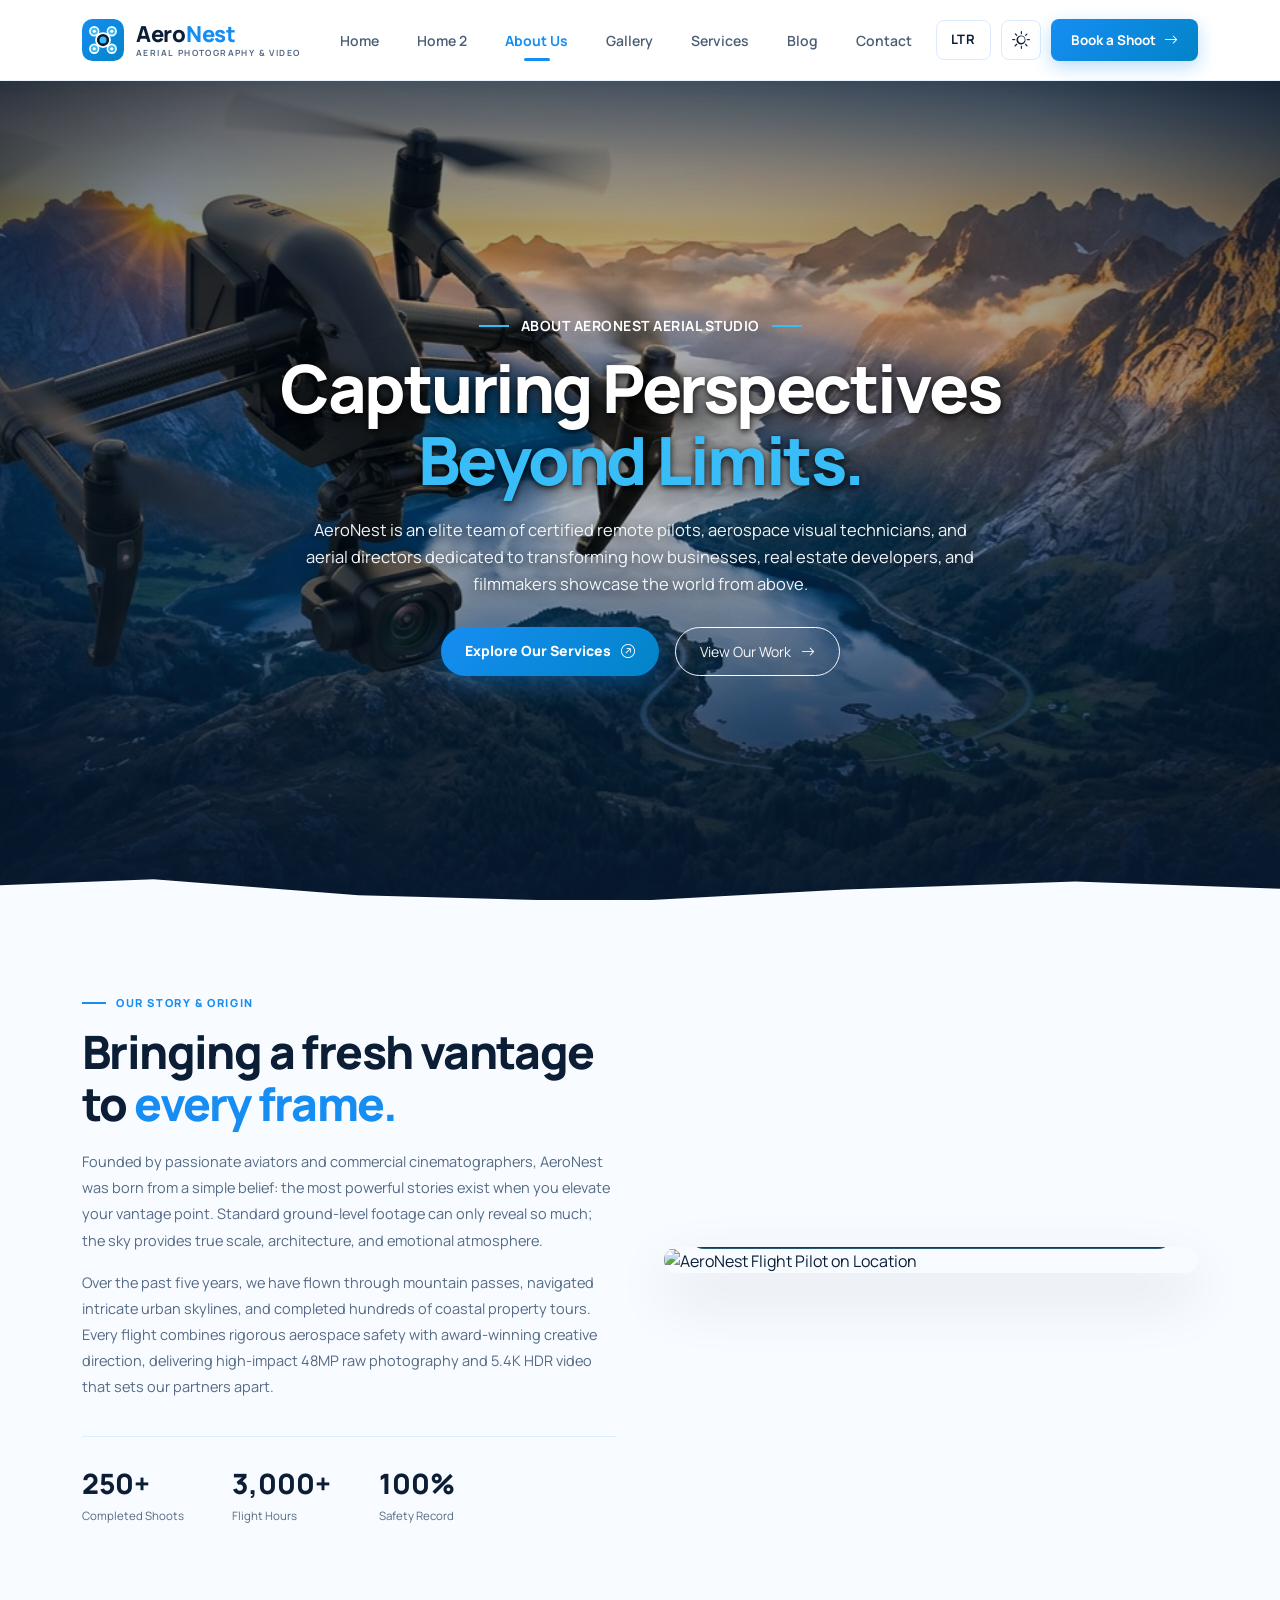
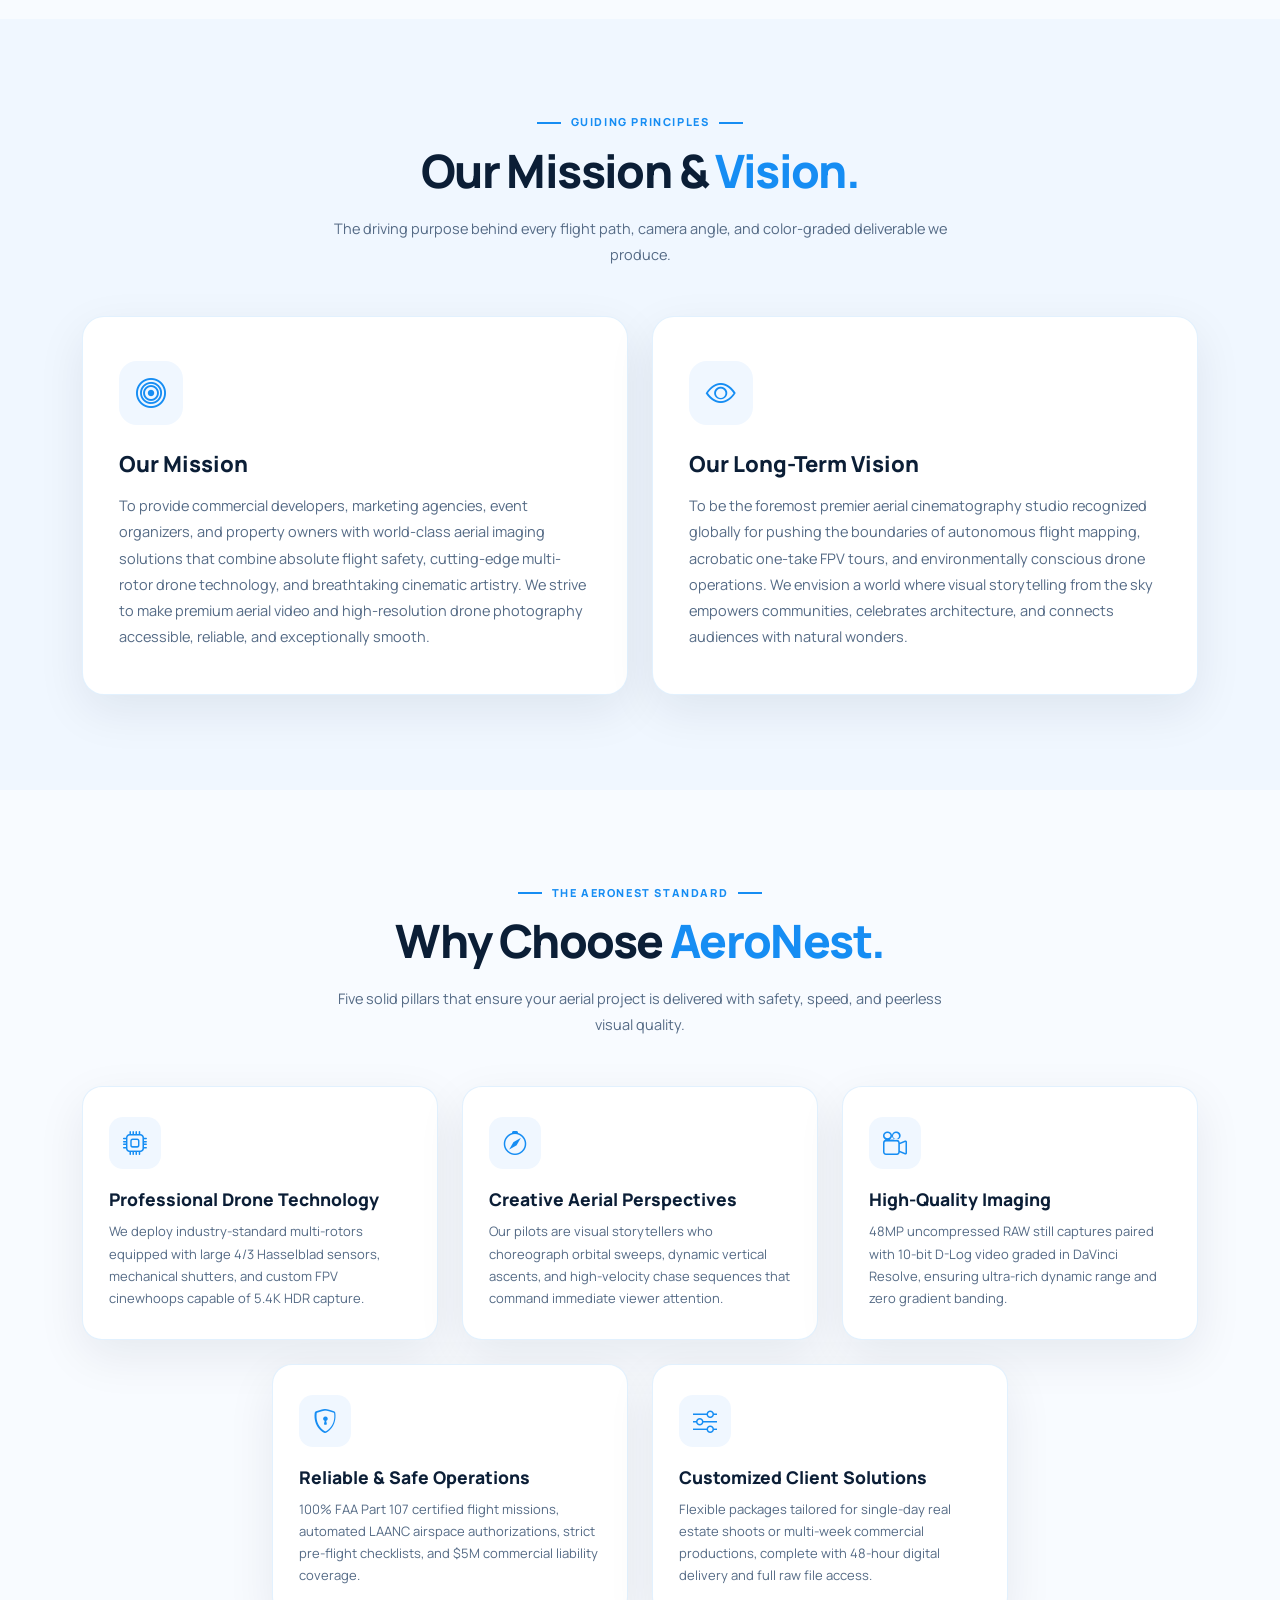
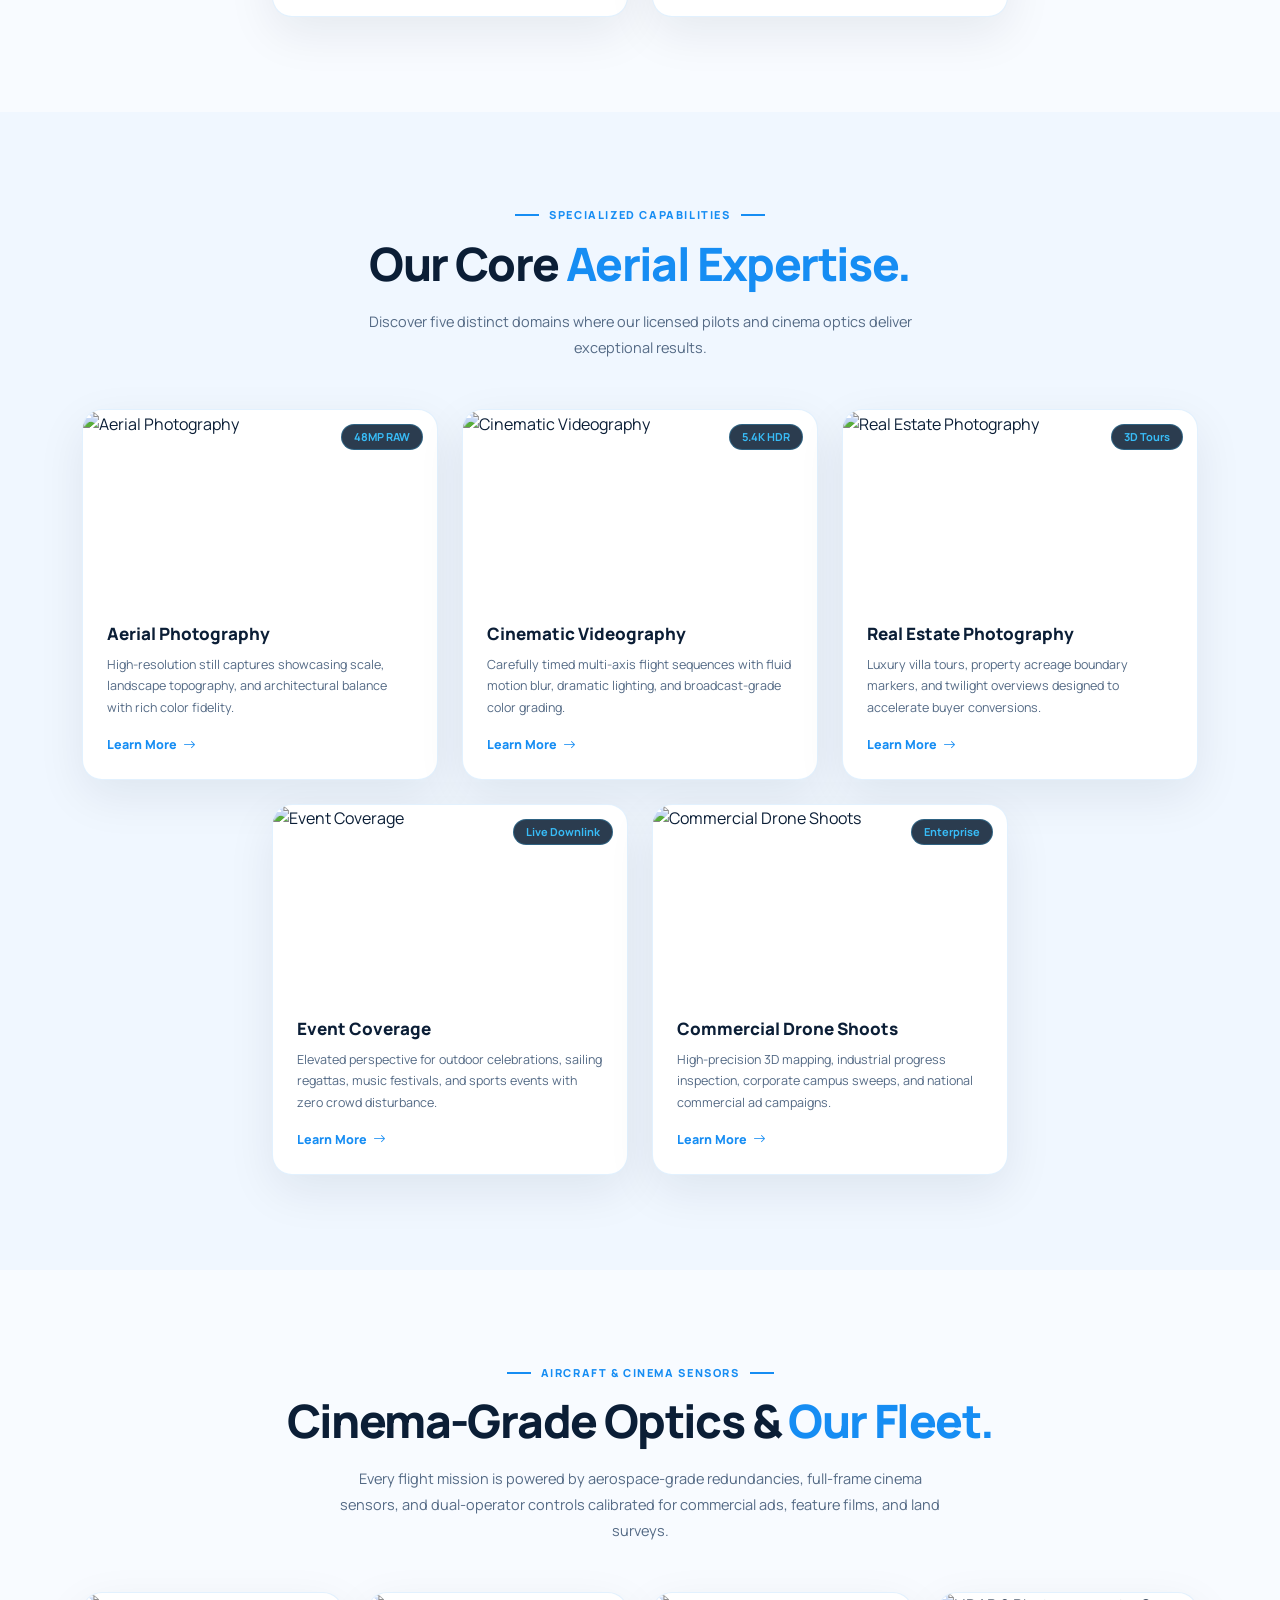
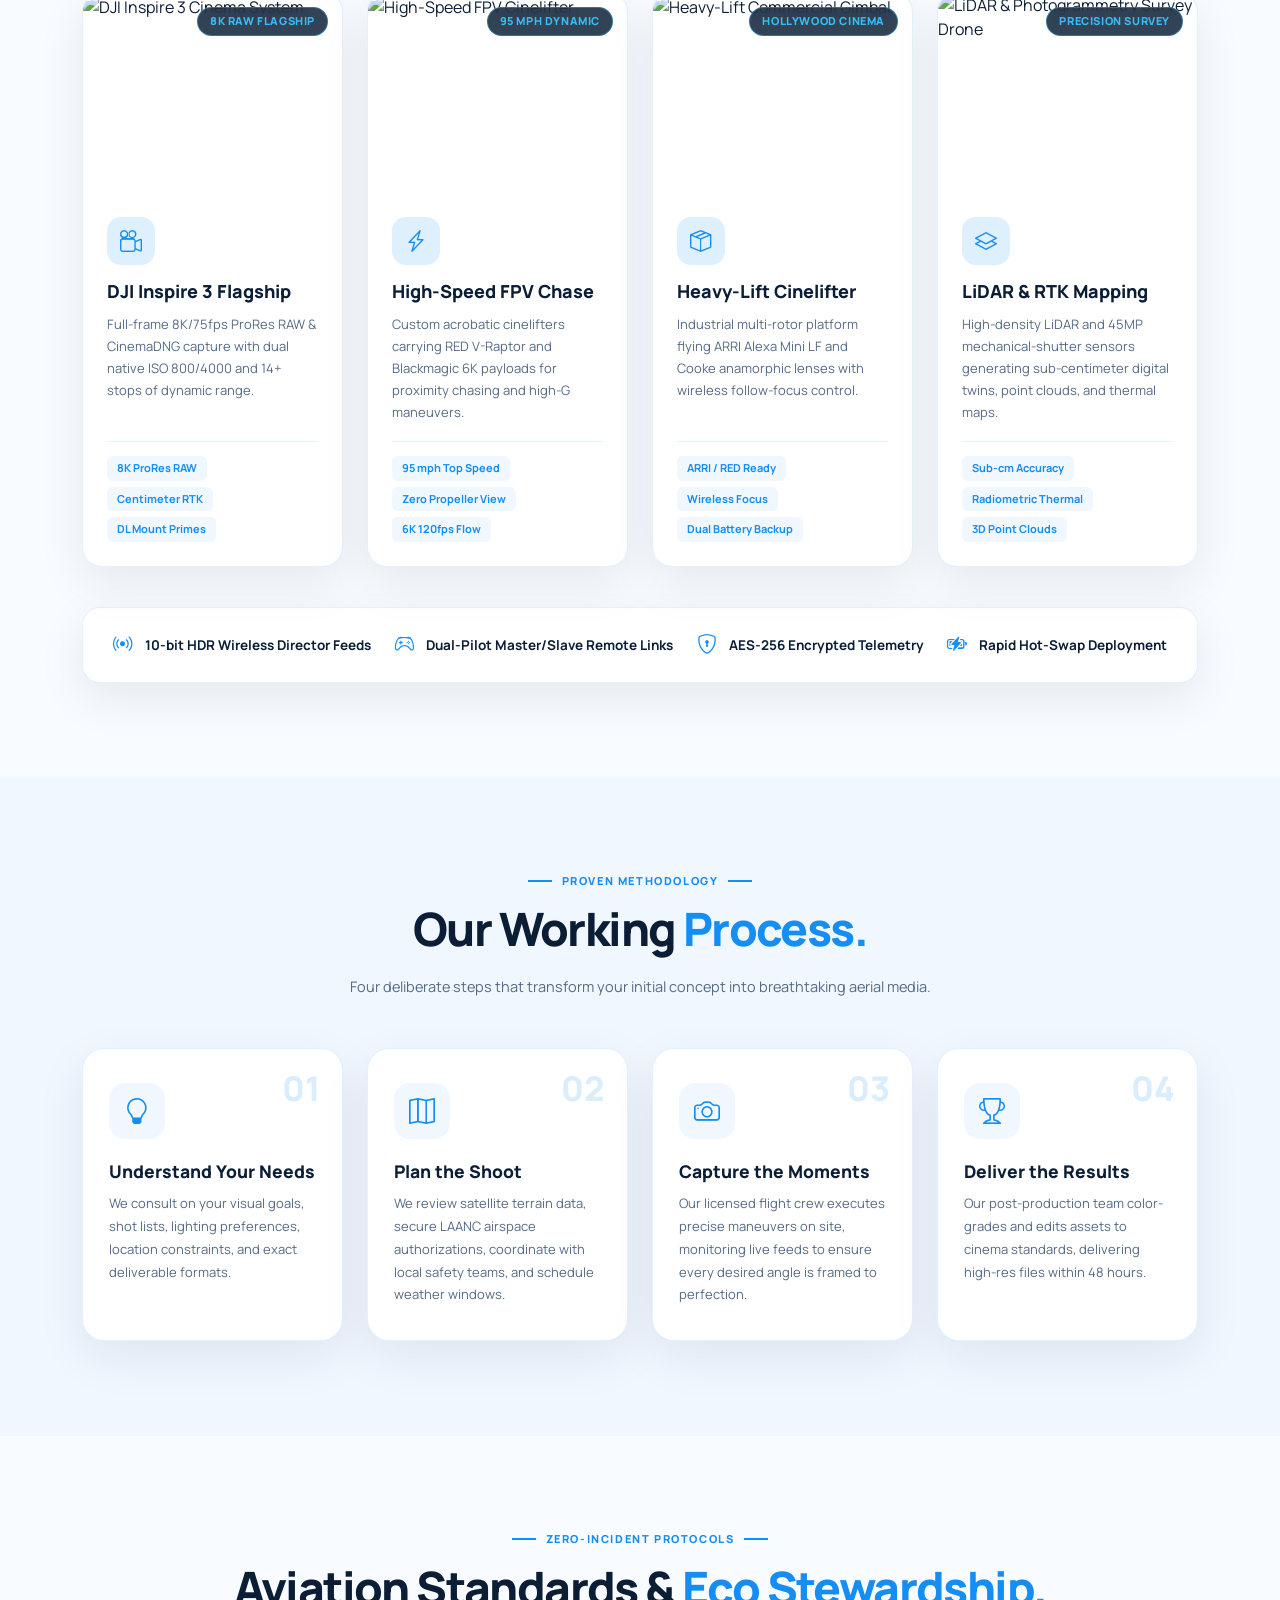
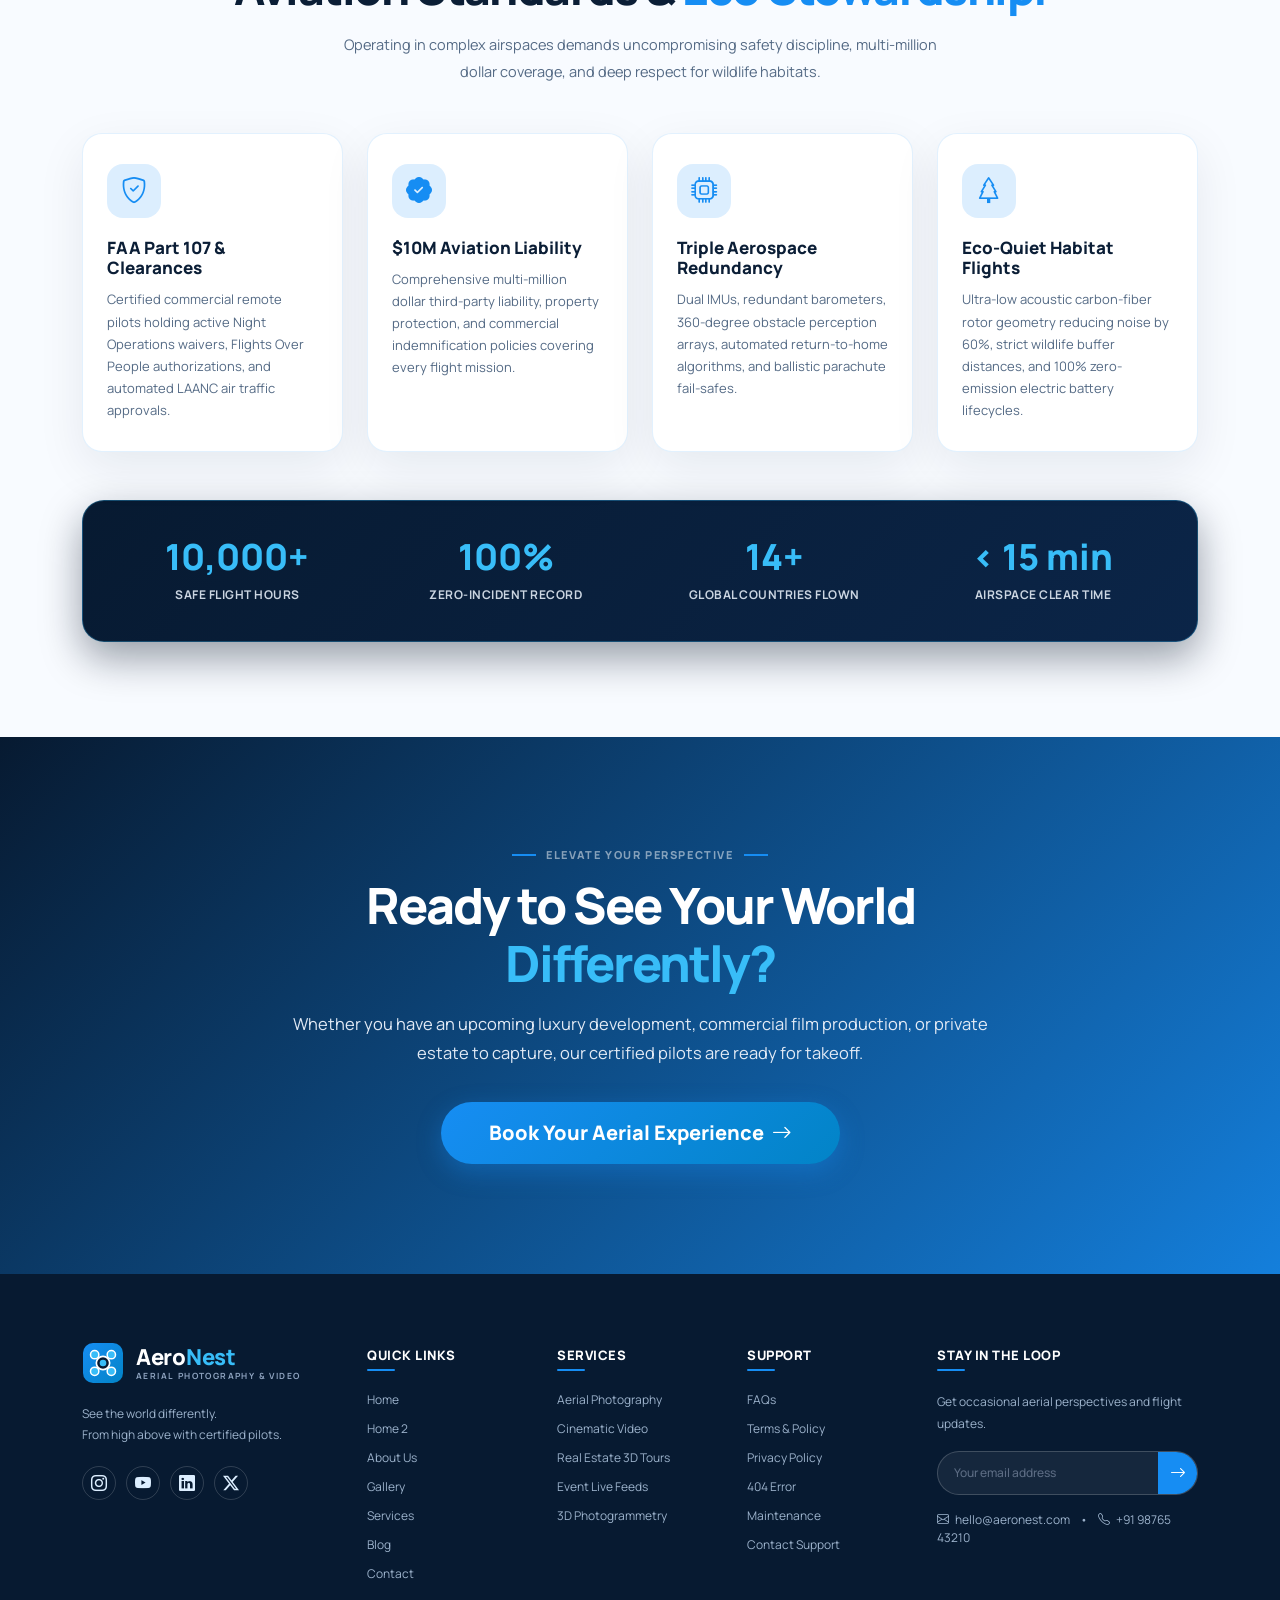
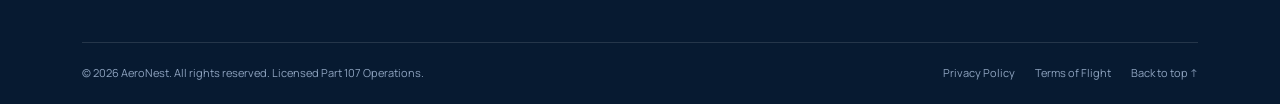
==== commit f246b306: "bugs cleared" ====
--- a/about.html
+++ b/about.html
@@ -56,8 +56,10 @@
     .about-hero-overlay {
       position: absolute;
       inset: 0;
-      background: linear-gradient(90deg, rgba(7, 26, 49, 0.90) 0%, rgba(9, 31, 58, 0.62) 48%, rgba(11, 38, 70, 0.18) 100%),
-                  linear-gradient(0deg, rgba(7, 26, 49, 0.85) 0%, transparent 45%);
+      background:
+        linear-gradient(180deg, rgba(4, 15, 30, 0.65) 0%, rgba(4, 15, 30, 0.15) 24%, transparent 40%),
+        linear-gradient(0deg, rgba(7, 26, 49, 0.85) 0%, rgba(7, 26, 49, 0.25) 28%, transparent 50%),
+        radial-gradient(ellipse at center 48%, rgba(7, 26, 49, 0.08) 0%, rgba(7, 26, 49, 0.42) 65%, rgba(4, 15, 30, 0.82) 100%);
       z-index: 2;
       pointer-events: none;
     }
@@ -614,9 +616,9 @@
     }
   </style>
 </head>
-<body>
+<body id="top">
   <!-- ================= STICKY NAVBAR ================= -->
-  <nav class="navbar navbar-expand-xl fixed-top site-nav" id="top">
+  <nav class="navbar navbar-expand-xl fixed-top site-nav">
     <div class="container">
       <a class="navbar-brand brand-container" href="index.html" aria-label="AeroNest home">
         <div class="brand-logo-mark">
@@ -650,7 +652,7 @@
       <div class="nav-mobile-actions d-xl-none ms-auto me-2">
         <button class="nav-btn-mobile" id="mobileDirectionToggle" aria-label="Switch text direction" title="Switch LTR / RTL">
           <span class="direction-text">LTR</span>
-          <i class="bi bi-arrow-left-right"></i>
+          
         </button>
         <button class="nav-btn-mobile nav-btn-icon" id="mobileThemeToggle" aria-label="Toggle theme" title="Toggle theme">
           <i class="bi bi-sun mobileThemeIcon"></i>
@@ -672,7 +674,7 @@
         <div class="nav-actions d-flex align-items-center">
           <button class="nav-btn-ltr d-none d-xl-inline-flex" id="directionToggle" aria-label="Switch text direction" title="Switch LTR / RTL">
             <span class="direction-text">LTR</span>
-            <i class="bi bi-arrow-left-right"></i>
+            
           </button>
           <button class="nav-btn-icon d-none d-xl-inline-flex" id="themeToggle" aria-label="Toggle theme" title="Toggle theme">
             <i class="bi bi-sun" id="themeIcon"></i>
@@ -729,7 +731,7 @@
           </div>
           <div class="col-lg-6">
             <div class="story-visual-wrap">
-              <img src="https://images.unsplash.com/photo-1527977966376-1c8408f9f108?auto=format&fit=crop&w=1200&q=85" alt="AeroNest Flight Pilot on Location">
+              <img src="https://images.unsplash.com/photo-1506012787146-f92b2d7d6d96?auto=format&fit=crop&w=1200&q=85" alt="AeroNest Flight Pilot on Location">
               <div class="story-float-card">
                 <i class="bi bi-shield-check"></i>
                 <div>
@@ -846,7 +848,7 @@
           <div class="col-md-6 col-lg-4">
             <div class="expertise-card-about">
               <div class="expertise-card-thumb">
-                <img src="https://images.unsplash.com/photo-1506947411487-a56738267384?auto=format&fit=crop&w=700&q=80" alt="Aerial Photography">
+                <img src="https://images.unsplash.com/photo-1476514525535-07fb3b4ae5f1?auto=format&fit=crop&w=700&q=80" alt="Aerial Photography">
                 <span class="expertise-badge-pill">48MP RAW</span>
               </div>
               <div class="expertise-card-body">
@@ -860,7 +862,7 @@
           <div class="col-md-6 col-lg-4">
             <div class="expertise-card-about">
               <div class="expertise-card-thumb">
-                <img src="https://images.unsplash.com/photo-1470770841072-f978cf4d019e?auto=format&fit=crop&w=700&q=80" alt="Cinematic Videography">
+                <img src="https://images.unsplash.com/photo-1473448912268-2022ce9509d8?auto=format&fit=crop&w=700&q=80" alt="Cinematic Videography">
                 <span class="expertise-badge-pill">5.4K HDR</span>
               </div>
               <div class="expertise-card-body">
@@ -874,7 +876,7 @@
           <div class="col-md-6 col-lg-4">
             <div class="expertise-card-about">
               <div class="expertise-card-thumb">
-                <img src="https://images.unsplash.com/photo-1512917774080-9991f1c4c750?auto=format&fit=crop&w=700&q=80" alt="Real Estate Photography">
+                <img src="https://images.unsplash.com/photo-1520250497591-112f2f40a3f4?auto=format&fit=crop&w=700&q=80" alt="Real Estate Photography">
                 <span class="expertise-badge-pill">3D Tours</span>
               </div>
               <div class="expertise-card-body">
@@ -888,7 +890,7 @@
           <div class="col-md-6 col-lg-4">
             <div class="expertise-card-about">
               <div class="expertise-card-thumb">
-                <img src="https://images.unsplash.com/photo-1506157786151-b8491531f063?auto=format&fit=crop&w=700&q=80" alt="Event Coverage">
+                <img src="https://images.unsplash.com/photo-1517457373958-b7bdd4587205?auto=format&fit=crop&w=700&q=80" alt="Event Coverage">
                 <span class="expertise-badge-pill">Live Downlink</span>
               </div>
               <div class="expertise-card-body">
@@ -902,7 +904,7 @@
           <div class="col-md-6 col-lg-4">
             <div class="expertise-card-about">
               <div class="expertise-card-thumb">
-                <img src="https://images.unsplash.com/photo-1486406146926-c627a92ad1ab?auto=format&fit=crop&w=700&q=80" alt="Commercial Drone Shoots">
+                <img src="https://images.unsplash.com/photo-1449824913935-59a10b8d2000?auto=format&fit=crop&w=700&q=80" alt="Commercial Drone Shoots">
                 <span class="expertise-badge-pill">Enterprise</span>
               </div>
               <div class="expertise-card-body">
@@ -929,7 +931,7 @@
           <div class="col-md-6 col-lg-3">
             <div class="about-fleet-card">
               <div class="about-fleet-thumb">
-                <img src="assets/gallery-cinematic-1.jpg" alt="DJI Inspire 3 Cinema System">
+                <img src="https://images.unsplash.com/photo-1506744038136-46273834b3fb?auto=format&fit=crop&w=800&q=85" alt="DJI Inspire 3 Cinema System">
                 <span class="about-fleet-tag">8K RAW Flagship</span>
               </div>
               <div class="about-fleet-body">
@@ -948,7 +950,7 @@
           <div class="col-md-6 col-lg-3">
             <div class="about-fleet-card">
               <div class="about-fleet-thumb">
-                <img src="assets/hero-aerial.jpg" alt="High-Speed FPV Cinelifter">
+                <img src="https://images.unsplash.com/photo-1516483638261-f4dbaf036963?auto=format&fit=crop&w=800&q=85" alt="High-Speed FPV Cinelifter">
                 <span class="about-fleet-tag">95 MPH Dynamic</span>
               </div>
               <div class="about-fleet-body">
@@ -967,7 +969,7 @@
           <div class="col-md-6 col-lg-3">
             <div class="about-fleet-card">
               <div class="about-fleet-thumb">
-                <img src="assets/gallery-commercial-1.jpg" alt="Heavy-Lift Commercial Gimbal">
+                <img src="https://images.unsplash.com/photo-1498084393753-b411b2d26b34?auto=format&fit=crop&w=800&q=85" alt="Heavy-Lift Commercial Gimbal">
                 <span class="about-fleet-tag">Hollywood Cinema</span>
               </div>
               <div class="about-fleet-body">
@@ -986,7 +988,7 @@
           <div class="col-md-6 col-lg-3">
             <div class="about-fleet-card">
               <div class="about-fleet-thumb">
-                <img src="assets/gallery-realestate-1.jpg" alt="LiDAR & Photogrammetry Survey Drone">
+                <img src="https://images.unsplash.com/photo-1513694203232-719a280e022f?auto=format&fit=crop&w=800&q=85" alt="LiDAR & Photogrammetry Survey Drone">
                 <span class="about-fleet-tag">Precision Survey</span>
               </div>
               <div class="about-fleet-body">
@@ -1201,6 +1203,7 @@
           <a href="gallery.html">Gallery</a>
           <a href="services.html">Services</a>
           <a href="blog.html">Blog</a>
+          <a href="contact.html">Contact</a>
         </div>
         <div class="col-6 col-lg-2 col-md-3">
           <h4>Services</h4>
@@ -1215,6 +1218,8 @@
           <a href="contact.html#frequently-asked-questions">FAQs</a>
           <a href="#" data-bs-toggle="modal" data-bs-target="#termsModal">Terms &amp; Policy</a>
           <a href="#" data-bs-toggle="modal" data-bs-target="#privacyModal">Privacy Policy</a>
+          <a href="404.html">404 Error</a>
+          <a href="maintenance.html">Maintenance</a>
           <a href="contact.html">Contact Support</a>
         </div>
         <div class="col-12 col-lg-3 col-md-6">
--- a/assets/css/style.css
+++ b/assets/css/style.css
@@ -239,17 +239,18 @@
 
 .nav-btn-ltr {
   height: 40px;
+  min-width: 54px;
   padding: 0 14px;
   background: var(--btn-bg);
   border: 1px solid var(--btn-border);
   border-radius: 8px;
   color: var(--btn-text);
-  font-size: 12.5px;
+  font-size: 13px;
   font-weight: 700;
-  letter-spacing: 0.5px;
+  letter-spacing: 0.8px;
   display: inline-flex;
   align-items: center;
-  gap: 7px;
+  justify-content: center;
   cursor: pointer;
   transition: all 0.2s ease;
 }
@@ -261,7 +262,7 @@
 }
 
 .nav-btn-ltr i {
-  font-size: 14px;
+  display: none;
 }
 
 .nav-btn-icon {
@@ -362,6 +363,7 @@
 
 .nav-btn-mobile {
   height: 38px;
+  min-width: 48px;
   padding: 0 10px;
   background: var(--btn-bg);
   border: 1px solid var(--btn-border);
@@ -369,15 +371,17 @@
   color: var(--btn-text);
   font-size: 12px;
   font-weight: 700;
+  letter-spacing: 0.5px;
   display: inline-flex;
   align-items: center;
-  gap: 6px;
+  justify-content: center;
   cursor: pointer;
   transition: all 0.2s ease;
 }
 
 .nav-btn-mobile.nav-btn-icon {
   width: 38px;
+  min-width: 38px;
   padding: 0;
   justify-content: center;
   font-size: 16px;
@@ -390,7 +394,12 @@
 }
 
 .nav-btn-mobile i {
-  font-size: 13px;
+  display: none;
+}
+
+.nav-btn-mobile.nav-btn-icon i {
+  display: inline-block;
+  font-size: 16px;
 }
 
 @media (max-width: 576px) {
@@ -476,12 +485,14 @@
   }
 }
 
-/* Gradient overlay to ensure drone visibility + perfect text readability */
+/* Gradient overlay allowing warm golden sunrise to radiate through while keeping text 100% readable */
 .hero-overlay {
   position: absolute;
   inset: 0;
-  background: linear-gradient(90deg, rgba(7, 26, 49, 0.90) 0%, rgba(9, 31, 58, 0.62) 48%, rgba(11, 38, 70, 0.18) 100%),
-    linear-gradient(0deg, rgba(7, 26, 49, 0.85) 0%, transparent 45%);
+  background:
+    linear-gradient(180deg, rgba(4, 15, 30, 0.65) 0%, rgba(4, 15, 30, 0.15) 24%, transparent 40%),
+    linear-gradient(0deg, rgba(7, 26, 49, 0.85) 0%, rgba(7, 26, 49, 0.25) 28%, transparent 50%),
+    radial-gradient(ellipse at center 48%, rgba(7, 26, 49, 0.08) 0%, rgba(7, 26, 49, 0.42) 65%, rgba(4, 15, 30, 0.82) 100%);
   z-index: 2;
   pointer-events: none;
 }
@@ -490,10 +501,13 @@
   position: relative;
   z-index: 3;
   padding-top: 85px;
+  text-align: center;
 }
 
 .hero-copy {
-  max-width: 620px;
+  max-width: 820px;
+  margin: 0 auto;
+  text-align: center;
   animation: heroFadeInUp 1s cubic-bezier(0.16, 1, 0.3, 1) forwards;
 }
 
@@ -528,12 +542,27 @@
   background: var(--sky-light);
 }
 
+.hero-copy .eyebrow {
+  justify-content: center;
+  margin: 0 auto 16px;
+}
+
+.hero-copy .eyebrow::after {
+  content: "";
+  display: inline-block;
+  width: 30px;
+  height: 2px;
+  background: var(--sky-light);
+}
+
 .hero-copy h1 {
   font-size: clamp(40px, 5.2vw, 68px);
   line-height: 1.08;
   letter-spacing: -2.5px;
   font-weight: 800;
   margin-bottom: 20px;
+  text-align: center;
+  text-shadow: 0 4px 24px rgba(0, 0, 0, 0.75), 0 2px 6px rgba(0, 0, 0, 0.85);
 }
 
 .hero-copy h1 em {
@@ -542,15 +571,18 @@
 }
 
 .hero-description {
-  max-width: 500px;
-  color: #e2eaf5;
+  max-width: 680px;
+  margin: 0 auto 30px;
+  color: #f1f5f9;
   font-size: 16.5px;
   line-height: 1.65;
-  margin-bottom: 30px;
+  text-align: center;
+  text-shadow: 0 2px 14px rgba(0, 0, 0, 0.8);
 }
 
 .hero-buttons {
   display: flex;
+  justify-content: center;
   gap: 16px;
   flex-wrap: wrap;
   animation: heroButtonsEntrance 1.2s cubic-bezier(0.16, 1, 0.3, 1) forwards;
@@ -1962,7 +1994,7 @@
   border-radius: 24px;
   padding: 50px 55px;
   background: linear-gradient(110deg, rgba(7, 26, 49, 0.94) 0%, rgba(22, 141, 243, 0.88) 100%),
-    url('https://images.unsplash.com/photo-1464822759023-fed622ff2c3b?auto=format&fit=crop&w=1800&q=85') center/cover;
+    url('https://images.unsplash.com/photo-1517411032315-54ef2cb783bb?auto=format&fit=crop&w=1800&q=85') center/cover;
   display: flex;
   align-items: center;
   justify-content: space-between;
@@ -2039,6 +2071,43 @@
   background-color: var(--paper);
   color: var(--ink);
   transition: all 0.2s ease;
+}
+
+/* Light mode high-contrast placeholders */
+.form-control::placeholder,
+.form-select::placeholder,
+textarea.form-control::placeholder,
+input.form-control::placeholder,
+.contact-form-card .form-control::placeholder,
+.booking-form .form-control::placeholder,
+.newsletter-form input::placeholder {
+  color: #64748b !important;
+  opacity: 0.9 !important;
+  font-weight: 500;
+}
+.form-control::-webkit-input-placeholder,
+textarea.form-control::-webkit-input-placeholder,
+input.form-control::-webkit-input-placeholder,
+.contact-form-card .form-control::-webkit-input-placeholder,
+.booking-form .form-control::-webkit-input-placeholder,
+.newsletter-form input::-webkit-input-placeholder {
+  color: #64748b !important;
+  opacity: 0.9 !important;
+  font-weight: 500;
+}
+.form-control::-moz-placeholder,
+textarea.form-control::-moz-placeholder,
+input.form-control::-moz-placeholder {
+  color: #64748b !important;
+  opacity: 0.9 !important;
+  font-weight: 500;
+}
+.form-control:-ms-input-placeholder,
+textarea.form-control:-ms-input-placeholder,
+input.form-control:-ms-input-placeholder {
+  color: #64748b !important;
+  opacity: 0.9 !important;
+  font-weight: 500;
 }
 
 .form-control:focus,
@@ -2266,7 +2335,7 @@
   aspect-ratio: 16/9;
   border-radius: 22px;
   background: linear-gradient(rgba(7, 26, 49, 0.7), rgba(7, 26, 49, 0.9)),
-    url('../Drone%20Over%20Misty%20Mountain%20River.png') center/cover;
+    url('https://images.unsplash.com/photo-1511497584788-87676104235f?auto=format&fit=crop&w=1200&q=85') center/cover;
   display: flex;
   align-items: center;
   justify-content: center;
@@ -2326,7 +2395,7 @@
 .drone-flight-bg {
   position: absolute;
   inset: -14%;
-  background-image: url('../Drone%20Over%20Misty%20Mountain%20River.png');
+  background-image: url('https://images.unsplash.com/photo-1483728642387-6c3bdd6c93e5?auto=format&fit=crop&w=1920&q=85');
   background-size: cover;
   background-position: center 46%;
   transform-origin: center center;
@@ -2337,7 +2406,7 @@
 }
 
 .drone-flight-bg.is-alpine {
-  background-image: url('../gallery-cinematic-1.jpg');
+  background-image: url('https://images.unsplash.com/photo-1520690214124-2405c5217036?auto=format&fit=crop&w=1920&q=85');
 }
 
 .drone-flight-bg.is-playing {
@@ -2816,15 +2885,120 @@
   color: #f0f7ff;
 }
 
-body.dark-mode .booking-form {
+body.dark-mode .booking-form,
+html.dark-mode .booking-form {
   background: #0c2038;
 }
 
 body.dark-mode .form-control,
-body.dark-mode .form-select {
-  background: #071629;
-  color: #edf5ff;
-  border-color: rgba(56, 189, 248, 0.15);
+html.dark-mode .form-control,
+body.dark-mode .form-select,
+html.dark-mode .form-select,
+body.dark-mode .contact-form-card .form-control,
+html.dark-mode .contact-form-card .form-control,
+body.dark-mode .contact-form-card .form-select,
+html.dark-mode .contact-form-card .form-select,
+body.dark-mode .booking-form .form-control,
+html.dark-mode .booking-form .form-control,
+body.dark-mode .booking-form .form-select,
+html.dark-mode .booking-form .form-select {
+  background-color: #071629 !important;
+  color: #edf5ff !important;
+  border-color: rgba(56, 189, 248, 0.22) !important;
+}
+
+body.dark-mode .form-control:focus,
+html.dark-mode .form-control:focus,
+body.dark-mode .form-select:focus,
+html.dark-mode .form-select:focus,
+body.dark-mode .contact-form-card .form-control:focus,
+html.dark-mode .contact-form-card .form-control:focus,
+body.dark-mode .contact-form-card .form-select:focus,
+html.dark-mode .contact-form-card .form-select:focus,
+body.dark-mode .booking-form .form-control:focus,
+html.dark-mode .booking-form .form-control:focus,
+body.dark-mode .booking-form .form-select:focus,
+html.dark-mode .booking-form .form-select:focus {
+  background-color: #0c2038 !important;
+  color: #ffffff !important;
+  border-color: var(--sky-blue) !important;
+  box-shadow: 0 0 0 3px rgba(22, 141, 243, 0.25) !important;
+}
+
+/* Dark mode radiant, high-clarity placeholders */
+body.dark-mode .form-control::placeholder,
+html.dark-mode .form-control::placeholder,
+body.dark-mode textarea.form-control::placeholder,
+html.dark-mode textarea.form-control::placeholder,
+body.dark-mode input.form-control::placeholder,
+html.dark-mode input.form-control::placeholder,
+body.dark-mode .contact-form-card .form-control::placeholder,
+html.dark-mode .contact-form-card .form-control::placeholder,
+body.dark-mode .booking-form .form-control::placeholder,
+html.dark-mode .booking-form .form-control::placeholder,
+body.dark-mode .newsletter-form input::placeholder,
+html.dark-mode .newsletter-form input::placeholder {
+  color: #9cb5d1 !important;
+  opacity: 1 !important;
+  font-weight: 500;
+}
+
+body.dark-mode .form-control::-webkit-input-placeholder,
+html.dark-mode .form-control::-webkit-input-placeholder,
+body.dark-mode textarea.form-control::-webkit-input-placeholder,
+html.dark-mode textarea.form-control::-webkit-input-placeholder,
+body.dark-mode input.form-control::-webkit-input-placeholder,
+html.dark-mode input.form-control::-webkit-input-placeholder,
+body.dark-mode .contact-form-card .form-control::-webkit-input-placeholder,
+html.dark-mode .contact-form-card .form-control::-webkit-input-placeholder,
+body.dark-mode .booking-form .form-control::-webkit-input-placeholder,
+html.dark-mode .booking-form .form-control::-webkit-input-placeholder,
+body.dark-mode .newsletter-form input::-webkit-input-placeholder,
+html.dark-mode .newsletter-form input::-webkit-input-placeholder {
+  color: #9cb5d1 !important;
+  opacity: 1 !important;
+  font-weight: 500;
+}
+
+body.dark-mode .form-control::-moz-placeholder,
+html.dark-mode .form-control::-moz-placeholder,
+body.dark-mode textarea.form-control::-moz-placeholder,
+html.dark-mode textarea.form-control::-moz-placeholder,
+body.dark-mode input.form-control::-moz-placeholder,
+html.dark-mode input.form-control::-moz-placeholder {
+  color: #9cb5d1 !important;
+  opacity: 1 !important;
+  font-weight: 500;
+}
+
+/* Dark mode Date Picker fields and calendar icon */
+body.dark-mode input[type="date"].form-control,
+html.dark-mode input[type="date"].form-control {
+  color: #9cb5d1 !important;
+}
+body.dark-mode input[type="date"].form-control:focus,
+html.dark-mode input[type="date"].form-control:focus,
+body.dark-mode input[type="date"].form-control:valid,
+html.dark-mode input[type="date"].form-control:valid {
+  color: #edf5ff !important;
+}
+
+body.dark-mode input[type="date"]::-webkit-calendar-picker-indicator,
+html.dark-mode input[type="date"]::-webkit-calendar-picker-indicator {
+  filter: invert(1) brightness(1.2);
+  cursor: pointer;
+  opacity: 0.85;
+}
+
+/* Dark mode select dropdown styling */
+body.dark-mode .form-select option,
+html.dark-mode .form-select option {
+  background-color: #0c2038 !important;
+  color: #edf5ff !important;
+}
+body.dark-mode .form-select option[value=""],
+html.dark-mode .form-select option[value=""] {
+  color: #9cb5d1 !important;
 }
 
 body.dark-mode .hero-wave {
@@ -2956,7 +3130,6 @@
   border: 0;
 }
 
-html[dir="rtl"] .hero-copy,
 html[dir="rtl"] .section-copy {
   text-align: right;
 }
@@ -3063,8 +3236,10 @@
 
 html[dir="rtl"] .hero-overlay,
 html[dir="rtl"] .home2-hero-overlay {
-  background: linear-gradient(270deg, rgba(7, 26, 49, 0.90) 0%, rgba(9, 31, 58, 0.62) 48%, rgba(11, 38, 70, 0.18) 100%),
-    linear-gradient(0deg, rgba(7, 26, 49, 0.85) 0%, transparent 45%);
+  background:
+    linear-gradient(180deg, rgba(4, 15, 30, 0.65) 0%, rgba(4, 15, 30, 0.15) 24%, transparent 40%),
+    linear-gradient(0deg, rgba(7, 26, 49, 0.85) 0%, rgba(7, 26, 49, 0.25) 28%, transparent 50%),
+    radial-gradient(ellipse at center 48%, rgba(7, 26, 49, 0.08) 0%, rgba(7, 26, 49, 0.42) 65%, rgba(4, 15, 30, 0.82) 100%);
 }
 
 /* ========================================================
@@ -3251,8 +3426,10 @@
 .home2-hero-overlay {
   position: absolute;
   inset: 0;
-  background: linear-gradient(90deg, rgba(7, 26, 49, 0.88) 0%, rgba(9, 31, 58, 0.58) 48%, rgba(11, 38, 70, 0.15) 100%),
-    linear-gradient(0deg, rgba(7, 26, 49, 0.82) 0%, transparent 45%);
+  background:
+    linear-gradient(180deg, rgba(4, 15, 30, 0.65) 0%, rgba(4, 15, 30, 0.15) 24%, transparent 40%),
+    linear-gradient(0deg, rgba(7, 26, 49, 0.85) 0%, rgba(7, 26, 49, 0.25) 28%, transparent 50%),
+    radial-gradient(ellipse at center 48%, rgba(7, 26, 49, 0.08) 0%, rgba(7, 26, 49, 0.42) 65%, rgba(4, 15, 30, 0.82) 100%);
   z-index: 2;
   pointer-events: none;
 }
@@ -3407,18 +3584,25 @@
 
 .home2-expertise-icon-float {
   position: absolute;
-  bottom: -20px;
-  right: 22px;
-  width: 50px;
-  height: 50px;
-  border-radius: 14px;
+  bottom: 14px;
+  right: 18px;
+  width: 48px;
+  height: 48px;
+  border-radius: 12px;
   background: linear-gradient(135deg, var(--sky-blue) 0%, #0284c7 100%);
   color: #ffffff;
   display: grid;
   place-items: center;
-  font-size: 22px;
-  box-shadow: 0 6px 18px rgba(22, 141, 243, 0.35);
+  font-size: 20px;
+  box-shadow: 0 6px 18px rgba(22, 141, 243, 0.45);
+  border: 2px solid rgba(255, 255, 255, 0.85);
+  backdrop-filter: blur(4px);
   z-index: 2;
+}
+
+html[dir="rtl"] .home2-expertise-icon-float {
+  right: auto;
+  left: 18px;
 }
 
 .home2-expertise-body {
@@ -3641,7 +3825,7 @@
   padding: 110px 0;
   color: white;
   overflow: hidden;
-  background: #071a31 url('https://images.unsplash.com/photo-1506947411487-a56738267384?auto=format&fit=crop&w=1920&q=85') center 35% / cover no-repeat;
+  background: #071a31 url('https://images.unsplash.com/photo-1477959858617-67f30bc75b82?auto=format&fit=crop&w=1920&q=85') center 35% / cover no-repeat;
 }
 
 .home2-final-cta-overlay {
@@ -3753,4 +3937,308 @@
   transform: translateY(-2px) !important;
   box-shadow: 0 10px 24px rgba(22, 141, 243, 0.45) !important;
   text-decoration: none !important;
+}
+
+/* ========================================================
+   GLOBAL TEXT CONTRAST & DARK MODE VISIBILITY CORRECTIONS
+   Fixes Bootstrap .text-muted, .text-dark, Accordions,
+   Search placeholders, and Blog card author/meta contrast
+   ======================================================== */
+.text-muted {
+  color: var(--muted) !important;
+}
+
+body.dark-mode .text-muted,
+html.dark-mode .text-muted,
+body.dark-mode small.text-muted,
+html.dark-mode small.text-muted,
+body.dark-mode p.text-muted,
+html.dark-mode p.text-muted,
+body.dark-mode span.text-muted,
+html.dark-mode span.text-muted,
+body.dark-mode div.text-muted,
+html.dark-mode div.text-muted {
+  color: #9cb5d1 !important;
+}
+
+body.dark-mode .text-dark,
+html.dark-mode .text-dark {
+  color: #f0f7ff !important;
+}
+
+body.dark-mode .text-secondary,
+html.dark-mode .text-secondary {
+  color: #cbd5e1 !important;
+}
+
+/* Accordion Component - Light & Dark Mode */
+.accordion-item {
+  background-color: var(--card) !important;
+  border: 1px solid var(--line) !important;
+}
+
+.accordion-button {
+  background-color: var(--card) !important;
+  color: var(--ink) !important;
+  font-weight: 700 !important;
+  box-shadow: none !important;
+}
+
+.accordion-button:not(.collapsed) {
+  background-color: var(--sky-tint) !important;
+  color: var(--sky-blue) !important;
+}
+
+body.dark-mode .accordion-button:not(.collapsed),
+html.dark-mode .accordion-button:not(.collapsed) {
+  background-color: rgba(22, 141, 243, 0.16) !important;
+  color: var(--sky-light) !important;
+}
+
+.accordion-body {
+  background-color: var(--card) !important;
+  color: var(--muted) !important;
+}
+
+body.dark-mode .accordion-body,
+html.dark-mode .accordion-body,
+body.dark-mode .accordion-body.text-muted,
+html.dark-mode .accordion-body.text-muted {
+  color: #cbd5e1 !important;
+}
+
+body.dark-mode .accordion-button::after,
+html.dark-mode .accordion-button::after {
+  filter: invert(1) brightness(1.6);
+}
+
+/* Blog Search Input & Placeholder in Dark Mode */
+#blogSearchInput::placeholder,
+.blog-search-wrap input::placeholder {
+  color: #64748b !important;
+  opacity: 0.9 !important;
+}
+
+body.dark-mode #blogSearchInput,
+html.dark-mode #blogSearchInput {
+  background-color: #071629 !important;
+  color: #edf5ff !important;
+  border-color: rgba(56, 189, 248, 0.25) !important;
+}
+
+body.dark-mode #blogSearchInput::placeholder,
+html.dark-mode #blogSearchInput::placeholder,
+body.dark-mode .blog-search-wrap input::placeholder,
+html.dark-mode .blog-search-wrap input::placeholder {
+  color: #9cb5d1 !important;
+  opacity: 1 !important;
+}
+
+/* Blog Cards Author, Meta & Description in Dark Mode */
+body.dark-mode .blog-card,
+html.dark-mode .blog-card,
+body.dark-mode .blog-featured-card,
+html.dark-mode .blog-featured-card,
+body.dark-mode .blog-popular-card,
+html.dark-mode .blog-popular-card {
+  background-color: var(--card) !important;
+  color: var(--ink) !important;
+}
+
+body.dark-mode .blog-card small,
+html.dark-mode .blog-card small,
+body.dark-mode .blog-featured-card small,
+html.dark-mode .blog-featured-card small,
+body.dark-mode .blog-meta,
+html.dark-mode .blog-meta,
+body.dark-mode .blog-popular-meta,
+html.dark-mode .blog-popular-meta {
+  color: #9cb5d1 !important;
+}
+
+body.dark-mode .blog-card p,
+html.dark-mode .blog-card p,
+body.dark-mode .blog-featured-card p,
+html.dark-mode .blog-featured-card p {
+  color: #cbd5e1 !important;
+}
+
+/* WhatsApp Box in Contact Page */
+.whatsapp-quick-box {
+  background: rgba(22, 141, 243, 0.06);
+  border: 1px solid rgba(22, 141, 243, 0.2);
+  border-radius: 18px;
+  padding: 24px;
+}
+
+body.dark-mode .whatsapp-quick-box,
+html.dark-mode .whatsapp-quick-box {
+  background: rgba(22, 141, 243, 0.12) !important;
+  border-color: rgba(56, 189, 248, 0.32) !important;
+}
+
+body.dark-mode .whatsapp-quick-box h6,
+html.dark-mode .whatsapp-quick-box h6 {
+  color: #f0f7ff !important;
+}
+
+body.dark-mode .whatsapp-quick-box p,
+html.dark-mode .whatsapp-quick-box p,
+body.dark-mode .whatsapp-quick-box small,
+html.dark-mode .whatsapp-quick-box small {
+  color: #cbd5e1 !important;
+}
+
+/* ========================================================
+   404 ERROR & MAINTENANCE PAGES
+   ======================================================== */
+.flight-status-page {
+  min-height: calc(100vh - 120px);
+  padding: 140px 0 80px;
+  display: flex;
+  align-items: center;
+  position: relative;
+  overflow: hidden;
+  background: var(--bg);
+}
+
+.flight-status-card {
+  background: var(--card);
+  border: 1px solid var(--line);
+  border-radius: 28px;
+  padding: 50px 40px;
+  box-shadow: var(--shadow-lg);
+  position: relative;
+  z-index: 2;
+  text-align: center;
+}
+
+@media (max-width: 575.98px) {
+  .flight-status-card {
+    padding: 36px 20px;
+  }
+}
+
+.error-big-number {
+  font-size: clamp(80px, 14vw, 150px);
+  font-weight: 900;
+  line-height: 0.95;
+  letter-spacing: -4px;
+  background: linear-gradient(135deg, var(--sky-blue) 0%, #38bdf8 55%, #0284c7 100%);
+  -webkit-background-clip: text;
+  -webkit-text-fill-color: transparent;
+  margin-bottom: 12px;
+  display: inline-block;
+  animation: telemetryFloat 4s ease-in-out infinite alternate;
+}
+
+@keyframes telemetryFloat {
+  0% { transform: translateY(0); }
+  100% { transform: translateY(-8px); }
+}
+
+.telemetry-hud-card {
+  background: var(--sky-tint);
+  border: 1px solid var(--line);
+  border-radius: 20px;
+  padding: 24px;
+  margin: 32px 0;
+  text-align: start;
+}
+
+.telemetry-hud-grid {
+  display: grid;
+  grid-template-columns: repeat(auto-fit, minmax(200px, 1fr));
+  gap: 16px;
+}
+
+.telemetry-hud-item {
+  background: var(--card);
+  border: 1px solid var(--line);
+  border-radius: 12px;
+  padding: 14px 18px;
+}
+
+.telemetry-hud-item label {
+  font-size: 11px;
+  font-weight: 700;
+  text-transform: uppercase;
+  letter-spacing: 0.6px;
+  color: var(--muted);
+  display: block;
+  margin-bottom: 4px;
+}
+
+.telemetry-hud-item .val {
+  font-size: 14px;
+  font-weight: 800;
+  color: var(--ink);
+  font-family: monospace, system-ui;
+}
+
+/* Radar scanner graphic */
+.radar-scanner-wrap {
+  width: 140px;
+  height: 140px;
+  position: relative;
+  margin: 0 auto 24px;
+  border-radius: 50%;
+  background: radial-gradient(circle, rgba(22, 141, 243, 0.15) 0%, rgba(22, 141, 243, 0.04) 70%, transparent 100%);
+  border: 2px solid rgba(56, 189, 248, 0.35);
+  box-shadow: 0 0 30px rgba(22, 141, 243, 0.2);
+  display: flex;
+  align-items: center;
+  justify-content: center;
+}
+
+.radar-scanner-ring {
+  position: absolute;
+  inset: 20px;
+  border-radius: 50%;
+  border: 1px dashed rgba(56, 189, 248, 0.4);
+}
+
+.radar-scanner-sweep {
+  position: absolute;
+  top: 0;
+  left: 0;
+  right: 0;
+  bottom: 0;
+  border-radius: 50%;
+  background: conic-gradient(from 0deg, rgba(22, 141, 243, 0.45) 0deg, transparent 65deg, transparent 360deg);
+  animation: radarSweep 3s linear infinite;
+}
+
+@keyframes radarSweep {
+  0% { transform: rotate(0deg); }
+  100% { transform: rotate(360deg); }
+}
+
+.radar-scanner-icon {
+  position: relative;
+  z-index: 2;
+  font-size: 34px;
+  color: var(--sky-blue);
+  animation: iconPulse 2s ease-in-out infinite;
+}
+
+@keyframes iconPulse {
+  0%, 100% { transform: scale(1); opacity: 1; }
+  50% { transform: scale(1.15); opacity: 0.85; }
+}
+
+/* Maintenance calibration progress */
+.calibration-bar-wrap {
+  background: var(--line);
+  height: 8px;
+  border-radius: 10px;
+  overflow: hidden;
+  margin-top: 8px;
+}
+
+.calibration-bar-fill {
+  background: linear-gradient(90deg, #0284c7 0%, var(--sky-blue) 100%);
+  height: 100%;
+  border-radius: 10px;
+  transition: width 0.8s ease;
 }
